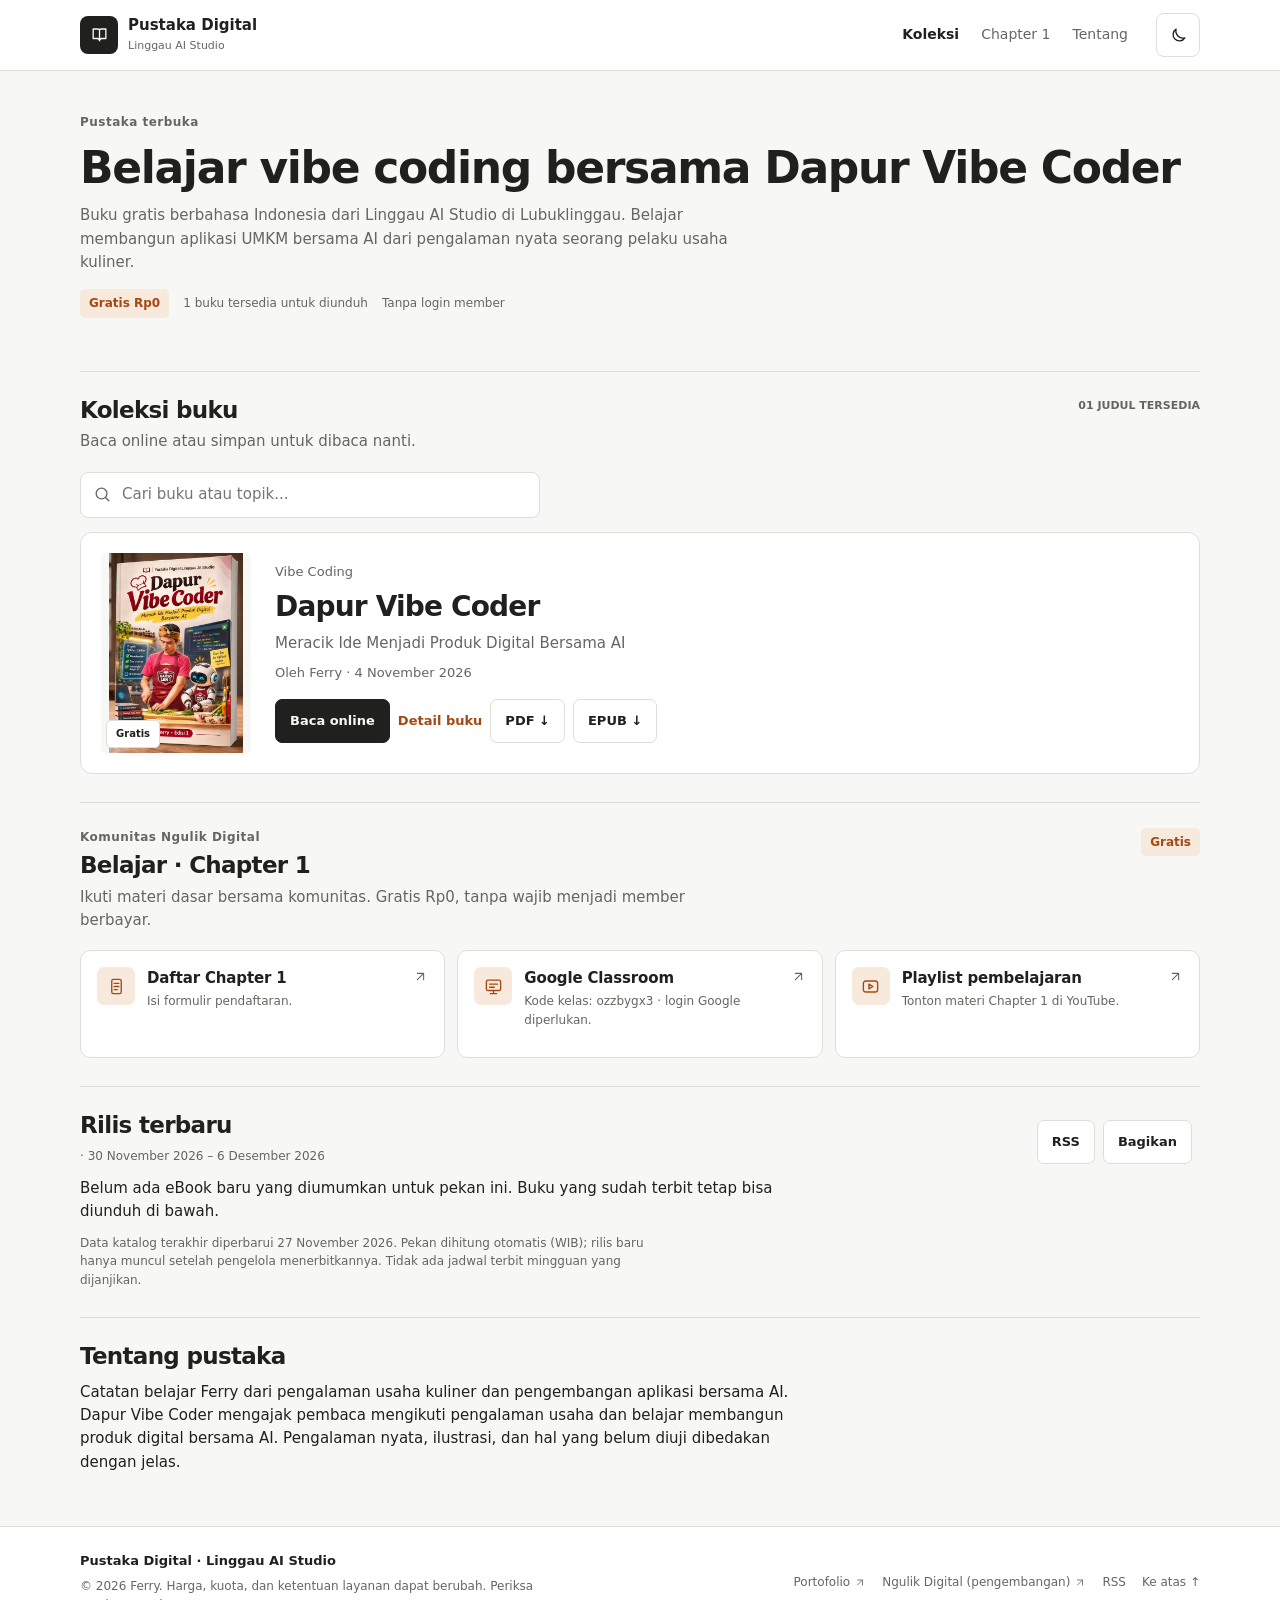
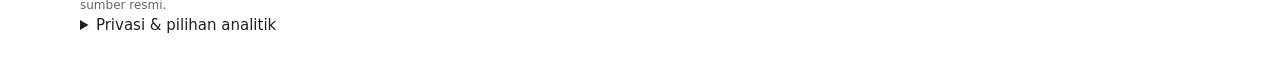
==== index.html @ 1ca3df33 "Serve verified lightweight web images and reader archive; retain original ebook files" ====
<!doctype html><html lang="id"><head><meta charset="utf-8"><meta name="referrer" content="strict-origin"><meta name="viewport" content="width=device-width, initial-scale=1"><meta name="theme-color" content="#F7F7F5"><meta name="description" content="Dapur Vibe Coder, eBook gratis dari Linggau AI Studio di Lubuklinggau. Belajar membuat aplikasi UMKM bersama AI, baca online atau unduh PDF dan EPUB."><meta property="og:type" content="website"><meta property="og:title" content="Dapur Vibe Coder | eBook AI Gratis dari Lubuklinggau"><meta property="og:description" content="Dapur Vibe Coder, eBook gratis dari Linggau AI Studio di Lubuklinggau. Belajar membuat aplikasi UMKM bersama AI, baca online atau unduh PDF dan EPUB."><meta property="og:image" content="https://cuan74468-ux.github.io/buku-pintar-vibe-coder/Dapur_Vibe_Coder_Mockup.jpg"><meta property="og:url" content="https://cuan74468-ux.github.io/buku-pintar-vibe-coder/"><meta name="color-scheme" content="light dark"><title>Dapur Vibe Coder | eBook AI Gratis dari Lubuklinggau</title><link rel="canonical" href="https://cuan74468-ux.github.io/buku-pintar-vibe-coder/"><link rel="alternate" type="application/rss+xml" title="Rilis eBook Linggau AI Studio" href="feed.xml"><link rel="icon" href="icon.svg" type="image/svg+xml"><link rel="stylesheet" href="css/site.css?v=20261128-seo"><script defer src="js/analytics.js?v=20261128-privacy"></script><script defer src="js/site.js?v=20261127-dapur"></script><script defer src="js/library.js?v=20261128-web"></script><meta property="og:locale" content="id_ID"><meta property="og:site_name" content="Pustaka Digital Linggau AI Studio"><meta property="og:image:alt" content="Sampul Dapur Vibe Coder Edisi 1"><meta name="twitter:card" content="summary_large_image"><meta name="twitter:title" content="Dapur Vibe Coder | eBook AI Gratis dari Lubuklinggau"><meta name="twitter:description" content="Dapur Vibe Coder, eBook gratis dari Linggau AI Studio di Lubuklinggau. Belajar membuat aplikasi UMKM bersama AI, baca online atau unduh PDF dan EPUB."><meta name="twitter:image" content="https://cuan74468-ux.github.io/buku-pintar-vibe-coder/Dapur_Vibe_Coder_Mockup.jpg"><meta name="twitter:image:alt" content="Sampul Dapur Vibe Coder Edisi 1"></head><body><a class="skip-link" href="#main">Lewati navigasi</a><div class="scroll-track" aria-hidden="true"><span id="scrollProgress"></span></div><header class="site-header" id="atas"><div class="container header-inner"><a class="logo" href="./"><span class="logo-icon"><svg viewBox="0 0 24 24" fill="none" stroke="currentColor" stroke-width="1.7" stroke-linecap="round" stroke-linejoin="round" aria-hidden="true"><path d="M4 5h6a2 2 0 0 1 2 2v13a3 3 0 0 0-3-3H4zM20 5h-6a2 2 0 0 0-2 2v13a3 3 0 0 1 3-3h5z"/></svg></span><span><strong>Pustaka Digital</strong><small>Linggau AI Studio</small></span></a><nav class="main-nav" aria-label="Navigasi utama"><a aria-current="page" href="./">Koleksi</a><a href="#chapter-1">Chapter 1</a><a href="#tentang">Tentang</a></nav><button id="themeToggle" class="theme-toggle" type="button" aria-label="Gunakan tema gelap" aria-pressed="false"><span class="icon-moon"><svg viewBox="0 0 24 24" fill="none" stroke="currentColor" stroke-width="1.7" stroke-linecap="round" stroke-linejoin="round" aria-hidden="true"><path d="M20 15A9 9 0 0 1 9 4a8 8 0 1 0 11 11z"/></svg></span><span class="icon-sun"><svg viewBox="0 0 24 24" fill="none" stroke="currentColor" stroke-width="1.7" stroke-linecap="round" stroke-linejoin="round" aria-hidden="true"><circle cx="12" cy="12" r="4"/><path d="M12 2v2m0 16v2M2 12h2m16 0h2m-3-7-1 1M6 18l-1 1M5 5l1 1m12 12 1 1"/></svg></span></button></div></header><main id="main" class="container main"><section class="intro"><span class="eyebrow">Pustaka terbuka</span><h1>Belajar vibe coding bersama Dapur Vibe Coder</h1><p>Buku gratis berbahasa Indonesia dari Linggau AI Studio di Lubuklinggau. Belajar membangun aplikasi UMKM bersama AI dari pengalaman nyata seorang pelaku usaha kuliner.</p><div class="intro-meta"><span class="tag">Gratis Rp0</span><span id="heroCounter">1 buku tersedia untuk diunduh</span><span>Tanpa login member</span></div></section><section id="katalog" class="section"><div class="section-heading"><div><h2>Koleksi buku</h2><p>Baca online atau simpan untuk dibaca nanti.</p></div><span class="muted" id="catalogCount">01 JUDUL TERSEDIA</span></div><div class="catalog-toolbar" id="catalogToolbar" hidden><label class="catalog-search"><svg viewBox="0 0 24 24" fill="none" stroke="currentColor" stroke-width="1.7" stroke-linecap="round" stroke-linejoin="round" aria-hidden="true"><circle cx="10.8" cy="10.8" r="6.8"/><path d="m16 16 4 4"/></svg><span class="visually-hidden">Cari judul eBook</span><input id="bookSearch" type="search" placeholder="Cari buku atau topik..." autocomplete="off"></label><span id="catalogSearchCount" aria-live="polite"></span></div><div class="books-grid" id="booksGrid" aria-live="polite"><article class="library-book" data-book-id="buku-pintar-vibe-coder-edisi-1"><a class="library-cover" href="buku-pintar-vibe-coder-edisi-1.html"><img src="assets/web/mockup.webp" width="480" height="720" alt="Sampul Dapur Vibe Coder Edisi 1"><span class="book-cover-tag">Gratis</span></a><div class="library-book-content"><span class="book-category">Vibe Coding / Edisi 1</span><h3><a href="buku-pintar-vibe-coder-edisi-1.html">Dapur Vibe Coder</a></h3><p>Meracik Ide Menjadi Produk Digital Bersama AI.</p><div class="book-byline">Ferry · 4 November 2026</div><div class="book-links"><a class="button primary" href="baca.html">Baca online <svg viewBox="0 0 24 24" fill="none" stroke="currentColor" stroke-width="1.7" stroke-linecap="round" stroke-linejoin="round" aria-hidden="true"><path d="M4 5h6a2 2 0 0 1 2 2v13a3 3 0 0 0-3-3H4zM20 5h-6a2 2 0 0 0-2 2v13a3 3 0 0 1 3-3h5z"/></svg></a><a class="button secondary" href="https://github.com/cuan74468-ux/buku-pintar-vibe-coder/releases/download/dapur-vibe-coder/Dapur_Vibe_Coder.pdf" download>PDF <svg viewBox="0 0 24 24" fill="none" stroke="currentColor" stroke-width="1.7" stroke-linecap="round" stroke-linejoin="round" aria-hidden="true"><path d="M12 3v12m-5-5 5 5 5-5M4 17v4h16v-4"/></svg></a><a class="button secondary" href="https://github.com/cuan74468-ux/buku-pintar-vibe-coder/releases/download/dapur-vibe-coder/Dapur_Vibe_Coder.epub" download>EPUB <svg viewBox="0 0 24 24" fill="none" stroke="currentColor" stroke-width="1.7" stroke-linecap="round" stroke-linejoin="round" aria-hidden="true"><path d="M12 3v12m-5-5 5 5 5-5M4 17v4h16v-4"/></svg></a><a class="text-link" href="buku-pintar-vibe-coder-edisi-1.html">Detail buku</a></div></div></article></div><p id="catalogError" hidden></p></section><section id="chapter-1" class="section education" aria-labelledby="chapterTitle"><div class="section-heading"><div><span class="eyebrow">Komunitas Ngulik Digital</span><h2 id="chapterTitle">Belajar · Chapter 1</h2><p>Ikuti materi dasar bersama komunitas. Gratis Rp0, tanpa wajib menjadi member berbayar.</p></div><span class="tag">Gratis</span></div><div class="education-grid"><a class="resource" href="https://docs.google.com/forms/d/e/1FAIpQLSfzESJyEBbfKCbc8-xBmmF4muhKqjSzf9E40__3sTAUe01NOA/viewform" target="_blank" rel="noopener noreferrer"><span class="resource-icon"><svg viewBox="0 0 24 24" fill="none" stroke="currentColor" stroke-width="1.7" stroke-linecap="round" stroke-linejoin="round" aria-hidden="true"><rect x="6" y="3" width="12" height="18" rx="2"/><path d="M9 8h6m-6 4h6m-6 4h4"/></svg></span><div><h3>Daftar Chapter 1</h3><p>Isi formulir pendaftaran.</p></div><svg viewBox="0 0 24 24" fill="none" stroke="currentColor" stroke-width="1.7" stroke-linecap="round" stroke-linejoin="round" aria-hidden="true"><path d="M7 17 17 7M7 7h10v10"/></svg></a><a class="resource" href="https://classroom.google.com/c/ODk4MzQ4OTEwMjc5?cjc=ozzbygx3" target="_blank" rel="noopener noreferrer"><span class="resource-icon"><svg viewBox="0 0 24 24" fill="none" stroke="currentColor" stroke-width="1.7" stroke-linecap="round" stroke-linejoin="round" aria-hidden="true"><rect x="3" y="4" width="18" height="13" rx="2"/><path d="M8 21h8m-4-4v4M7 9h10m-10 4h6"/></svg></span><div><h3>Google Classroom</h3><p>Kode kelas: ozzbygx3 · login Google diperlukan.</p></div><svg viewBox="0 0 24 24" fill="none" stroke="currentColor" stroke-width="1.7" stroke-linecap="round" stroke-linejoin="round" aria-hidden="true"><path d="M7 17 17 7M7 7h10v10"/></svg></a><a class="resource" href="https://youtube.com/playlist?list=PLcs3Kh8r8dmw&amp;si=dyqSEDlvtVQv7zWj" target="_blank" rel="noopener noreferrer"><span class="resource-icon"><svg viewBox="0 0 24 24" fill="none" stroke="currentColor" stroke-width="1.7" stroke-linecap="round" stroke-linejoin="round" aria-hidden="true"><rect x="3" y="5" width="18" height="14" rx="3"/><path d="m10 9 5 3-5 3z"/></svg></span><div><h3>Playlist pembelajaran</h3><p>Tonton materi Chapter 1 di YouTube.</p></div><svg viewBox="0 0 24 24" fill="none" stroke="currentColor" stroke-width="1.7" stroke-linecap="round" stroke-linejoin="round" aria-hidden="true"><path d="M7 17 17 7M7 7h10v10"/></svg></a></div></section><section id="minggu-ini" class="section updates"><div><h2>Rilis terbaru</h2><span id="weekLabel" class="muted">Pekan berjalan</span><p id="weekStatus" role="status">Informasi pekan berjalan sedang dimuat.</p><p id="weekHint" class="muted">Tidak ada jadwal terbit rutin yang dijanjikan.</p></div><div class="update-actions"><a class="button secondary" href="feed.xml">RSS</a><button id="shareLibrary" class="button secondary">Bagikan</button><span id="shareFeedback" aria-live="polite"></span></div></section><section id="tentang" class="section about"><h2>Tentang pustaka</h2><p>Catatan belajar Ferry dari pengalaman usaha kuliner dan pengembangan aplikasi bersama AI. Dapur Vibe Coder mengajak pembaca mengikuti pengalaman usaha dan belajar membangun produk digital bersama AI. Pengalaman nyata, ilustrasi, dan hal yang belum diuji dibedakan dengan jelas.</p><p id="comingTitle" hidden>Rak ini belum selesai.</p><p id="comingText" hidden></p></section></main><footer class="site-footer"><div class="container footer-inner"><div><strong>Pustaka Digital · Linggau AI Studio</strong><p>© 2026 Ferry. Harga, kuota, dan ketentuan layanan dapat berubah. Periksa sumber resmi.</p></div><nav aria-label="Tautan ekosistem"><a href="https://cuan74468-ux.github.io/">Portofolio <svg viewBox="0 0 24 24" fill="none" stroke="currentColor" stroke-width="1.7" stroke-linecap="round" stroke-linejoin="round" aria-hidden="true"><path d="M7 17 17 7M7 7h10v10"/></svg></a><a href="https://cuan74468-ux.github.io/ngulik-digital-member/">Ngulik Digital (pengembangan) <svg viewBox="0 0 24 24" fill="none" stroke="currentColor" stroke-width="1.7" stroke-linecap="round" stroke-linejoin="round" aria-hidden="true"><path d="M7 17 17 7M7 7h10v10"/></svg></a><a href="feed.xml">RSS</a><a href="#atas">Ke atas ↑</a></nav></div><details id="analyticsPreferences" class="container"><summary>Privasi &amp; pilihan analitik</summary><p>Analitik opsional melalui Google Analytics membantu memahami kunjungan dan penggunaan pustaka. Jika diizinkan, Google dapat menggunakan cookie dan informasi perangkat. Pilihan ini tidak memengaruhi akses buku gratis. <a href="https://policies.google.com/privacy" rel="noopener noreferrer" target="_blank">Kebijakan privasi Google</a>.</p><p id="analyticsStatus" aria-live="polite">Analitik tidak aktif.</p><button type="button" class="button secondary" id="analyticsAccept">Izinkan analitik</button> <button type="button" class="button secondary" id="analyticsReject">Tolak analitik</button></details></footer><noscript><div class="container">JavaScript nonaktif. Unduh PDF atau EPUB melalui tautan yang tersedia.</div></noscript></body></html>
---- css/site.css ----
/* Pustaka Digital v3 — neutral, compact, mobile-first, no decorative effects. */
:root{--paper:#F7F7F5;--surface:#fff;--ink:#20211F;--muted:#656661;--line:#deded8;--accent:#a44913;--accent-bg:#f7e9dc;--ui:system-ui,-apple-system,BlinkMacSystemFont,"Segoe UI",sans-serif;--read-size:18px;color-scheme:light}
:root[data-theme="dark"]{--paper:#181916;--surface:#22231f;--ink:#f2f1eb;--muted:#b7b8af;--line:#40413b;--accent:#ffb47e;--accent-bg:#392a20;color-scheme:dark}
*,*::before,*::after{box-sizing:border-box}html{scroll-padding-top:20px}body{margin:0;background:var(--paper);color:var(--ink);font:15px/1.55 var(--ui)}a{color:inherit;text-decoration:none}button,input,select{font:inherit;color:inherit}button,a,input,select{-webkit-tap-highlight-color:transparent}button{cursor:pointer}button:disabled{opacity:.45;cursor:not-allowed}a:focus-visible,button:focus-visible,input:focus-visible,select:focus-visible{outline:2px solid var(--accent);outline-offset:3px}img{max-width:100%;height:auto;display:block}svg{width:19px;height:19px;flex-shrink:0}h1,h2,h3,p{margin:0}h1,h2,h3{line-height:1.2;letter-spacing:-.03em}h1{font-size:clamp(28px,4vw,44px);font-weight:720}h2{font-size:23px;font-weight:700}h3{font-size:19px;font-weight:680}p{overflow-wrap:anywhere}.container{width:min(1120px,calc(100% - 48px));margin-inline:auto}.main{padding:36px 0 52px}.muted,.book-byline,.book-category{color:var(--muted);font-size:13px}.visually-hidden{position:absolute;width:1px;height:1px;overflow:hidden;clip-path:inset(50%);white-space:nowrap}[hidden]{display:none!important}.skip-link{position:absolute;left:12px;top:-100px;z-index:20;background:var(--ink);color:var(--paper);padding:12px}.skip-link:focus{top:10px}.scroll-track{position:fixed;top:0;left:0;width:100%;height:2px;z-index:30;pointer-events:none}.scroll-track span{display:block;height:100%;background:var(--accent);transform:scaleX(0);transform-origin:left}.site-header{background:var(--surface);border-bottom:1px solid var(--line)}.header-inner{display:grid;grid-template-columns:1fr auto auto;gap:28px;align-items:center;min-height:70px}.logo{display:flex;align-items:center;gap:10px;min-width:0}.logo-icon{display:grid;place-items:center;background:var(--ink);color:var(--paper);width:38px;height:38px;border-radius:8px;flex-shrink:0}.logo strong,.logo small{display:block}.logo strong{font-size:15px;line-height:1.2}.logo small{font-size:11px;color:var(--muted);margin-top:3px}.main-nav{display:flex;gap:22px;align-items:center}.main-nav a{font-size:14px;color:var(--muted);min-height:44px;display:flex;align-items:center;white-space:nowrap}.main-nav a[aria-current="page"]{color:var(--ink);font-weight:700}.theme-toggle,.small-button{background:var(--surface);border:1px solid var(--line);border-radius:8px;min-width:44px;min-height:44px;display:inline-grid;place-items:center}.theme-toggle span{display:grid;place-items:center}.theme-toggle .icon-sun{display:none}[data-theme="dark"] .theme-toggle .icon-sun{display:grid}[data-theme="dark"] .theme-toggle .icon-moon{display:none}.intro{padding:6px 0 25px;display:grid;gap:10px}.intro p,.section-heading p,.lead{color:var(--muted);max-width:68ch}.eyebrow{color:var(--muted);font-size:12px;font-weight:650;letter-spacing:.04em}.intro-meta{display:flex;align-items:center;flex-wrap:wrap;gap:8px 14px;font-size:12px;color:var(--muted);margin-top:5px}.tag,.book-cover-tag{display:inline-flex;align-items:center;background:var(--accent-bg);color:var(--accent);font-size:12px;font-weight:700;padding:5px 9px;border-radius:5px;white-space:nowrap}.section{margin-top:28px;border-top:1px solid var(--line);padding-top:25px;scroll-margin-top:12px}.section-heading{display:flex;align-items:flex-start;justify-content:space-between;gap:16px;margin-bottom:18px}.section-heading p{margin-top:6px}.section-heading .eyebrow{display:block;margin-bottom:6px}.section-heading>.muted{font-size:11px;font-weight:650;text-align:right}.catalog-toolbar{display:flex;align-items:center;gap:12px;margin-bottom:14px}.catalog-search{display:flex;align-items:center;gap:10px;border:1px solid var(--line);border-radius:8px;padding:0 12px;min-height:46px;background:var(--surface);color:var(--muted);max-width:460px;width:100%}.catalog-search input{width:100%;min-width:0;background:none;border:0;outline:0;padding:10px 0}.catalog-search:focus-within{border-color:var(--accent)}.catalog-search input:focus-visible{outline:0}.catalog-search-count,#catalogSearchCount{font-size:12px;color:var(--muted)}.books-grid{display:grid;gap:14px}.library-book{display:grid;grid-template-columns:150px minmax(0,1fr);gap:24px;padding:20px;background:var(--surface);border:1px solid var(--line);border-radius:12px;align-items:center}.library-cover{position:relative;display:block;min-width:0}.library-cover img{width:100%;aspect-ratio:3/4;object-fit:contain;background:var(--paper);border-radius:5px}.book-cover-tag{position:absolute;left:5px;bottom:5px;background:var(--surface);color:var(--ink);border:1px solid var(--line);font-size:10px}.library-book-content{min-width:0;display:grid;gap:8px}.library-book-content h3{font-size:clamp(20px,2.4vw,28px)}.library-book-content p{color:var(--muted);max-width:66ch}.book-links,.update-actions{display:flex;align-items:center;flex-wrap:wrap;gap:8px;margin-top:8px}.button,.book-links>a:not(.text-link){display:inline-flex;align-items:center;justify-content:center;gap:8px;min-height:44px;padding:9px 14px;border:1px solid var(--line);border-radius:7px;background:var(--surface);font-weight:650;font-size:13px;text-align:center;line-height:1.3}.button.primary,.book-links>a.primary,.book-links>a.book-details{background:var(--ink);color:var(--paper);border-color:var(--ink)}.button:hover,.resource:hover,.book-links>a:hover{border-color:var(--accent)}.text-link,.back-link{font-size:13px;font-weight:650;color:var(--accent);display:inline-flex;align-items:center;min-height:44px}.education-grid{display:grid;grid-template-columns:repeat(3,minmax(0,1fr));gap:12px}.resource{border:1px solid var(--line);border-radius:10px;background:var(--surface);padding:16px;display:grid;grid-template-columns:auto 1fr auto;align-items:start;gap:12px;min-height:108px}.resource-icon{display:grid;place-items:center;width:38px;height:38px;background:var(--accent-bg);color:var(--accent);border-radius:7px}.resource h3{font-size:15px;letter-spacing:-.01em;margin:2px 0 5px}.resource p{font-size:12px;color:var(--muted)}.resource>svg{width:15px;color:var(--muted)}.updates{display:flex;justify-content:space-between;gap:24px;align-items:flex-start}.updates p,.about p,.detail-content p{margin-top:10px;max-width:76ch}.updates h2{margin-bottom:4px}.updates .muted{font-size:12px}.site-footer{border-top:1px solid var(--line);background:var(--surface);padding:24px 0}.footer-inner{display:flex;justify-content:space-between;gap:24px;font-size:12px;color:var(--muted)}.footer-inner p{margin-top:6px;max-width:65ch}.footer-inner strong{color:var(--ink);font-size:13px}.footer-inner nav{display:flex;gap:4px 16px;flex-wrap:wrap;align-items:center;justify-content:flex-end}.footer-inner nav a{min-height:36px;display:inline-flex;align-items:center;gap:4px}.footer-inner nav svg{width:12px}.book-detail{display:grid;grid-template-columns:190px minmax(0,1fr);align-items:center;gap:32px;padding:22px 0}.detail-cover{width:100%;border-radius:6px;background:var(--surface);object-fit:contain}.book-detail h1{margin:10px 0}.book-detail .lead{font-size:17px;margin-bottom:10px}.book-detail .book-links{margin:16px 0}.subnav{display:flex;gap:16px;flex-wrap:wrap;border-top:1px solid var(--line);border-bottom:1px solid var(--line)}.subnav a{display:flex;align-items:center;min-height:46px;font-weight:650;font-size:13px;color:var(--muted)}.detail-content{max-width:820px}.chapters{padding-left:24px;line-height:1.6}.chapters li{padding:6px 0}.proof-grid{display:grid;grid-template-columns:repeat(3,minmax(0,1fr));gap:12px;margin-top:15px}.proof-grid>div{padding:14px;border:1px solid var(--line);background:var(--surface);border-radius:8px}.proof-grid p{font-size:13px;color:var(--muted);margin-top:5px}.reader-heading{display:flex;justify-content:space-between;align-items:center;gap:15px;margin:6px 0 22px}.reader-heading h1{font-size:clamp(26px,3vw,36px);margin:6px 0}.reader-layout{display:grid;grid-template-columns:minmax(0,260px) minmax(0,1fr);gap:18px;align-items:start}.reader-sidebar,.reading-panel{background:var(--surface);border:1px solid var(--line);border-radius:10px;min-width:0}.reader-sidebar{padding:16px;position:sticky;top:15px;max-height:calc(100vh - 30px);overflow:auto}.reader-sidebar h2{font-size:17px;margin-bottom:12px}.reader-sidebar .catalog-search{min-height:44px}.select-label{display:block;font-size:12px;margin-top:12px;color:var(--muted)}#chapterSelect{display:block;width:100%;background:var(--surface);border:1px solid var(--line);border-radius:7px;padding:10px;min-height:44px;margin-top:4px}#readerToc{display:grid;gap:3px;margin-top:12px}#readerToc button,#searchResults button{display:block;width:100%;text-align:left;background:transparent;border:0;border-radius:6px;padding:10px 8px;overflow-wrap:anywhere;font-size:13px;min-height:44px}#readerToc button[aria-current="true"]{background:var(--accent-bg);color:var(--accent);font-weight:650}#searchResults{margin-top:8px;max-height:280px;overflow:auto}#searchResults p{font-size:12px;color:var(--muted);padding:6px 0}#searchResults button{border-bottom:1px solid var(--line)}.reader-tools,.reader-pagination{display:flex;justify-content:space-between;align-items:center;gap:10px;padding:12px 18px;border-bottom:1px solid var(--line)}.reader-tools>div{display:flex;gap:5px}.reader-tools>span{font-size:12px;color:var(--muted)}.reader-pagination{border-top:1px solid var(--line);border-bottom:0;flex-wrap:wrap}.reading-content{padding:clamp(20px,4vw,54px);font-size:var(--read-size);line-height:1.8;overflow-wrap:anywhere;max-width:800px;margin:auto;min-height:320px}.reading-content h1,.reading-content h2,.reading-content h3,.reading-content h4,.reading-content h5,.reading-content h6{font-size:1.35em;margin:1.2em 0 .5em}.reading-content p{margin:.75em 0}.reading-content a{color:var(--accent);text-decoration:underline}.reading-content img{max-height:460px;margin:12px auto;object-fit:contain}.reading-content pre{white-space:pre-wrap;overflow-wrap:anywhere;background:var(--paper);padding:10px;border:1px solid var(--line);border-radius:6px;font-size:.85em}.reading-content code{font-size:.9em;overflow-wrap:anywhere}.reading-content table{border-collapse:collapse;width:100%;font-size:.83em;table-layout:fixed}.reading-content td,.reading-content th{border:1px solid var(--line);padding:7px;vertical-align:top;overflow-wrap:anywhere}.reading-content ul,.reading-content ol{padding-left:24px}.reading-content blockquote{margin:1em 0;padding-left:14px;border-left:3px solid var(--line)}.catalog-empty,#catalogError{padding:14px;color:var(--muted)}
@media(max-width:800px){.education-grid{grid-template-columns:1fr}.resource{min-height:76px}.reader-layout{grid-template-columns:1fr}.reader-sidebar{position:static;max-height:none}#readerToc{display:none}.proof-grid{grid-template-columns:1fr}.footer-inner,.updates{flex-direction:column;gap:12px}.footer-inner nav{justify-content:flex-start}}
@media(max-width:520px){.container{width:calc(100% - 32px)}.header-inner{grid-template-columns:1fr auto;gap:0 10px;padding-top:10px;min-height:0}.main-nav{grid-column:1/-1;grid-row:2;gap:22px;justify-content:flex-start}.theme-toggle{grid-column:2;grid-row:1}.main{padding-top:24px}.intro{padding-bottom:14px}.section{margin-top:21px;padding-top:20px}.section-heading{gap:8px}.section-heading>.muted{max-width:92px}.library-book{grid-template-columns:92px minmax(0,1fr);gap:12px;padding:12px;align-items:start}.library-book-content{display:contents}.library-cover{grid-column:1;grid-row:1/4}.book-category{grid-column:2;font-size:11px}.library-book-content h3{grid-column:2;font-size:20px}.library-book-content p{grid-column:2;font-size:13px}.book-byline{grid-column:1/-1;font-size:12px}.book-links{grid-column:1/-1;margin-top:3px}.book-links>a{flex:1 1 auto}.book-detail{grid-template-columns:100px minmax(0,1fr);gap:12px;align-items:start}.book-detail h1{font-size:24px}.book-detail .lead{font-size:14px}.book-detail .muted{font-size:12px}.book-detail>div{display:contents}.book-detail .tag,.book-detail h1,.book-detail .lead{grid-column:2}.detail-cover{grid-row:1/4}.book-detail .muted,.book-detail .book-links{grid-column:1/-1}.reader-heading{align-items:flex-start}.reader-heading h1{font-size:23px}.reader-heading .button{padding:9px}.reading-content{padding:18px}.reader-tools,.reader-pagination{padding:10px}.reader-pagination .button{flex:1}.resource{padding:13px}.subnav{gap:12px}.catalog-toolbar{flex-wrap:wrap}}
@media(prefers-reduced-motion:reduce){*,*::before,*::after{scroll-behavior:auto!important;animation:none!important;transition:none!important}}

.faq-item{border-bottom:1px solid var(--line);padding:12px 0}.faq-item summary{font-weight:650;cursor:pointer;padding:6px 0}.faq-item p{margin:8px 0 4px;color:var(--muted)}
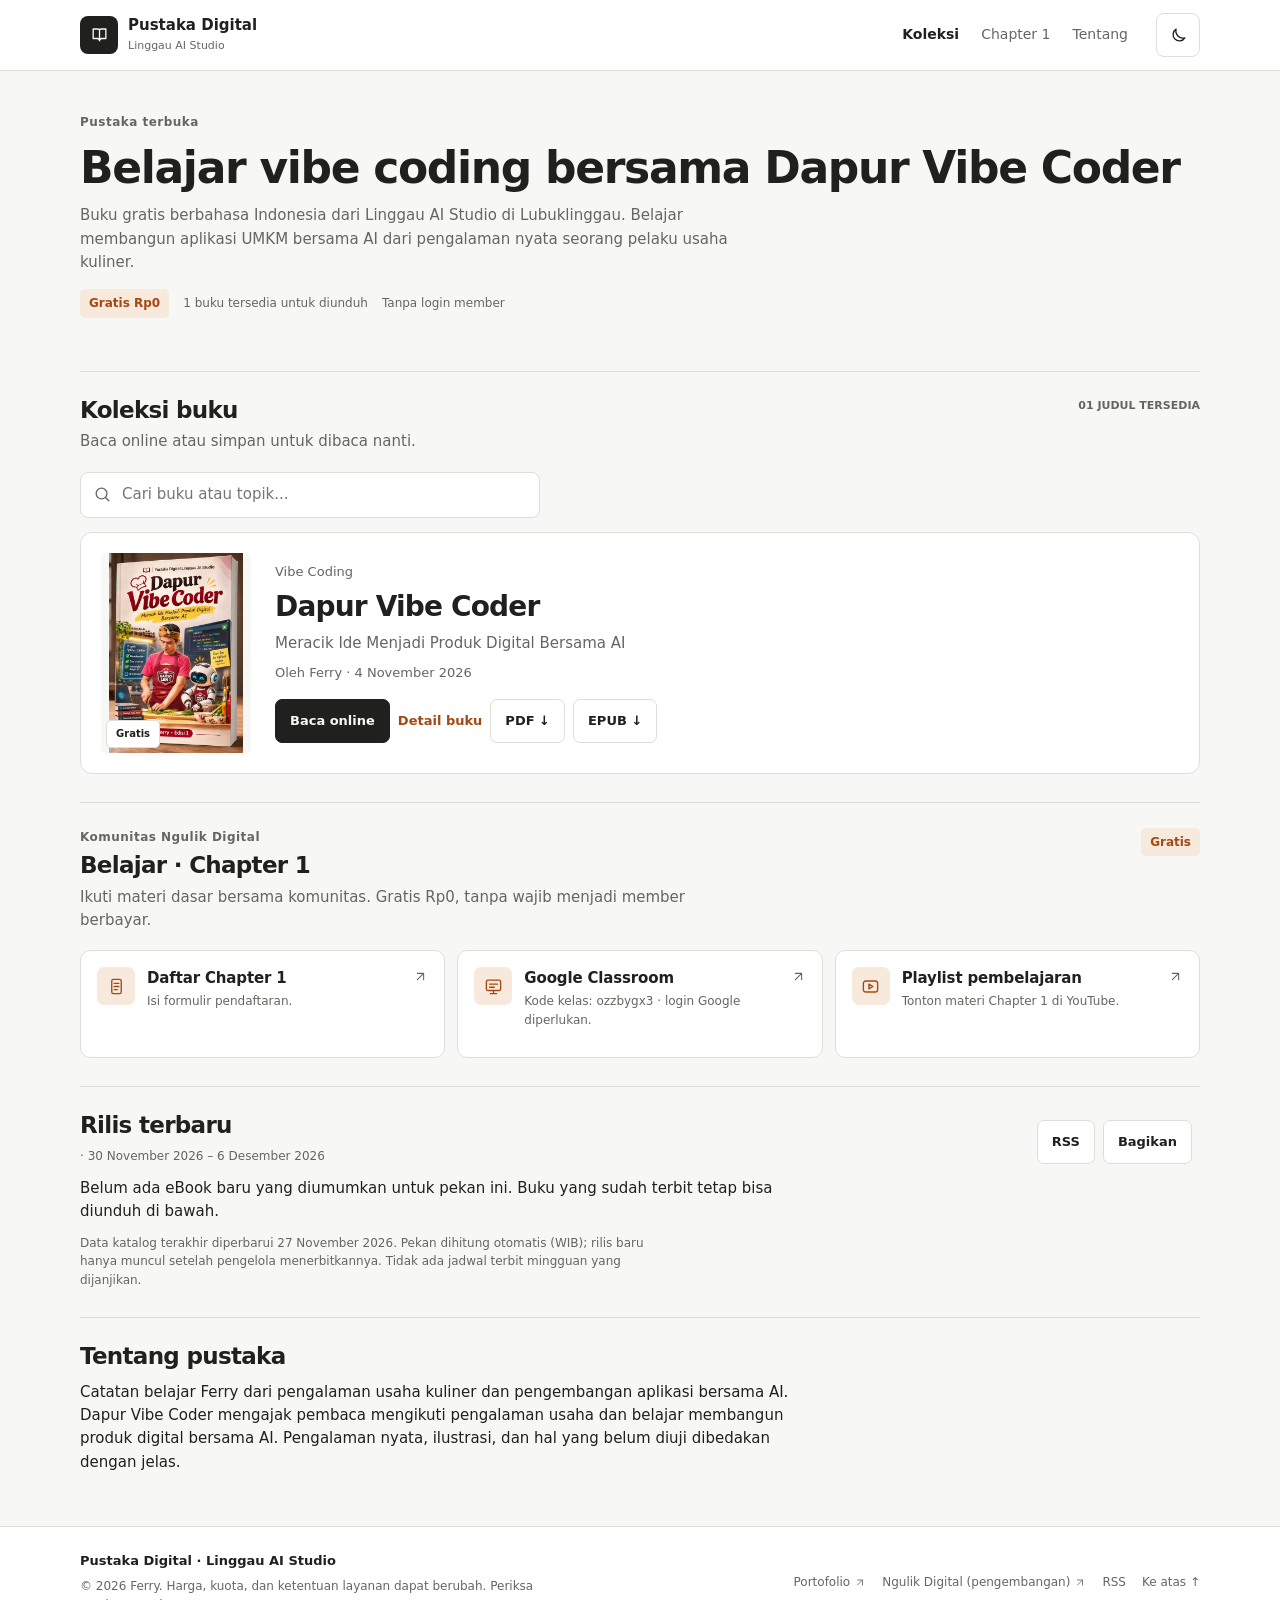
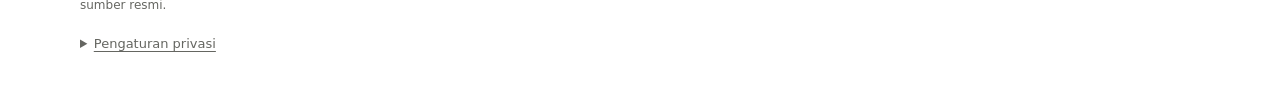
==== commit 033d7e4d: "Simplify privacy preferences in footer" ====
--- a/index.html
+++ b/index.html
@@ -1 +1 @@
-<!doctype html><html lang="id"><head><meta charset="utf-8"><meta name="referrer" content="strict-origin"><meta name="viewport" content="width=device-width, initial-scale=1"><meta name="theme-color" content="#F7F7F5"><meta name="description" content="Dapur Vibe Coder, eBook gratis dari Linggau AI Studio di Lubuklinggau. Belajar membuat aplikasi UMKM bersama AI, baca online atau unduh PDF dan EPUB."><meta property="og:type" content="website"><meta property="og:title" content="Dapur Vibe Coder | eBook AI Gratis dari Lubuklinggau"><meta property="og:description" content="Dapur Vibe Coder, eBook gratis dari Linggau AI Studio di Lubuklinggau. Belajar membuat aplikasi UMKM bersama AI, baca online atau unduh PDF dan EPUB."><meta property="og:image" content="https://cuan74468-ux.github.io/buku-pintar-vibe-coder/Dapur_Vibe_Coder_Mockup.jpg"><meta property="og:url" content="https://cuan74468-ux.github.io/buku-pintar-vibe-coder/"><meta name="color-scheme" content="light dark"><title>Dapur Vibe Coder | eBook AI Gratis dari Lubuklinggau</title><link rel="canonical" href="https://cuan74468-ux.github.io/buku-pintar-vibe-coder/"><link rel="alternate" type="application/rss+xml" title="Rilis eBook Linggau AI Studio" href="feed.xml"><link rel="icon" href="icon.svg" type="image/svg+xml"><link rel="stylesheet" href="css/site.css?v=20261128-seo"><script defer src="js/analytics.js?v=20261128-privacy"></script><script defer src="js/site.js?v=20261127-dapur"></script><script defer src="js/library.js?v=20261128-web"></script><meta property="og:locale" content="id_ID"><meta property="og:site_name" content="Pustaka Digital Linggau AI Studio"><meta property="og:image:alt" content="Sampul Dapur Vibe Coder Edisi 1"><meta name="twitter:card" content="summary_large_image"><meta name="twitter:title" content="Dapur Vibe Coder | eBook AI Gratis dari Lubuklinggau"><meta name="twitter:description" content="Dapur Vibe Coder, eBook gratis dari Linggau AI Studio di Lubuklinggau. Belajar membuat aplikasi UMKM bersama AI, baca online atau unduh PDF dan EPUB."><meta name="twitter:image" content="https://cuan74468-ux.github.io/buku-pintar-vibe-coder/Dapur_Vibe_Coder_Mockup.jpg"><meta name="twitter:image:alt" content="Sampul Dapur Vibe Coder Edisi 1"></head><body><a class="skip-link" href="#main">Lewati navigasi</a><div class="scroll-track" aria-hidden="true"><span id="scrollProgress"></span></div><header class="site-header" id="atas"><div class="container header-inner"><a class="logo" href="./"><span class="logo-icon"><svg viewBox="0 0 24 24" fill="none" stroke="currentColor" stroke-width="1.7" stroke-linecap="round" stroke-linejoin="round" aria-hidden="true"><path d="M4 5h6a2 2 0 0 1 2 2v13a3 3 0 0 0-3-3H4zM20 5h-6a2 2 0 0 0-2 2v13a3 3 0 0 1 3-3h5z"/></svg></span><span><strong>Pustaka Digital</strong><small>Linggau AI Studio</small></span></a><nav class="main-nav" aria-label="Navigasi utama"><a aria-current="page" href="./">Koleksi</a><a href="#chapter-1">Chapter 1</a><a href="#tentang">Tentang</a></nav><button id="themeToggle" class="theme-toggle" type="button" aria-label="Gunakan tema gelap" aria-pressed="false"><span class="icon-moon"><svg viewBox="0 0 24 24" fill="none" stroke="currentColor" stroke-width="1.7" stroke-linecap="round" stroke-linejoin="round" aria-hidden="true"><path d="M20 15A9 9 0 0 1 9 4a8 8 0 1 0 11 11z"/></svg></span><span class="icon-sun"><svg viewBox="0 0 24 24" fill="none" stroke="currentColor" stroke-width="1.7" stroke-linecap="round" stroke-linejoin="round" aria-hidden="true"><circle cx="12" cy="12" r="4"/><path d="M12 2v2m0 16v2M2 12h2m16 0h2m-3-7-1 1M6 18l-1 1M5 5l1 1m12 12 1 1"/></svg></span></button></div></header><main id="main" class="container main"><section class="intro"><span class="eyebrow">Pustaka terbuka</span><h1>Belajar vibe coding bersama Dapur Vibe Coder</h1><p>Buku gratis berbahasa Indonesia dari Linggau AI Studio di Lubuklinggau. Belajar membangun aplikasi UMKM bersama AI dari pengalaman nyata seorang pelaku usaha kuliner.</p><div class="intro-meta"><span class="tag">Gratis Rp0</span><span id="heroCounter">1 buku tersedia untuk diunduh</span><span>Tanpa login member</span></div></section><section id="katalog" class="section"><div class="section-heading"><div><h2>Koleksi buku</h2><p>Baca online atau simpan untuk dibaca nanti.</p></div><span class="muted" id="catalogCount">01 JUDUL TERSEDIA</span></div><div class="catalog-toolbar" id="catalogToolbar" hidden><label class="catalog-search"><svg viewBox="0 0 24 24" fill="none" stroke="currentColor" stroke-width="1.7" stroke-linecap="round" stroke-linejoin="round" aria-hidden="true"><circle cx="10.8" cy="10.8" r="6.8"/><path d="m16 16 4 4"/></svg><span class="visually-hidden">Cari judul eBook</span><input id="bookSearch" type="search" placeholder="Cari buku atau topik..." autocomplete="off"></label><span id="catalogSearchCount" aria-live="polite"></span></div><div class="books-grid" id="booksGrid" aria-live="polite"><article class="library-book" data-book-id="buku-pintar-vibe-coder-edisi-1"><a class="library-cover" href="buku-pintar-vibe-coder-edisi-1.html"><img src="assets/web/mockup.webp" width="480" height="720" alt="Sampul Dapur Vibe Coder Edisi 1"><span class="book-cover-tag">Gratis</span></a><div class="library-book-content"><span class="book-category">Vibe Coding / Edisi 1</span><h3><a href="buku-pintar-vibe-coder-edisi-1.html">Dapur Vibe Coder</a></h3><p>Meracik Ide Menjadi Produk Digital Bersama AI.</p><div class="book-byline">Ferry · 4 November 2026</div><div class="book-links"><a class="button primary" href="baca.html">Baca online <svg viewBox="0 0 24 24" fill="none" stroke="currentColor" stroke-width="1.7" stroke-linecap="round" stroke-linejoin="round" aria-hidden="true"><path d="M4 5h6a2 2 0 0 1 2 2v13a3 3 0 0 0-3-3H4zM20 5h-6a2 2 0 0 0-2 2v13a3 3 0 0 1 3-3h5z"/></svg></a><a class="button secondary" href="https://github.com/cuan74468-ux/buku-pintar-vibe-coder/releases/download/dapur-vibe-coder/Dapur_Vibe_Coder.pdf" download>PDF <svg viewBox="0 0 24 24" fill="none" stroke="currentColor" stroke-width="1.7" stroke-linecap="round" stroke-linejoin="round" aria-hidden="true"><path d="M12 3v12m-5-5 5 5 5-5M4 17v4h16v-4"/></svg></a><a class="button secondary" href="https://github.com/cuan74468-ux/buku-pintar-vibe-coder/releases/download/dapur-vibe-coder/Dapur_Vibe_Coder.epub" download>EPUB <svg viewBox="0 0 24 24" fill="none" stroke="currentColor" stroke-width="1.7" stroke-linecap="round" stroke-linejoin="round" aria-hidden="true"><path d="M12 3v12m-5-5 5 5 5-5M4 17v4h16v-4"/></svg></a><a class="text-link" href="buku-pintar-vibe-coder-edisi-1.html">Detail buku</a></div></div></article></div><p id="catalogError" hidden></p></section><section id="chapter-1" class="section education" aria-labelledby="chapterTitle"><div class="section-heading"><div><span class="eyebrow">Komunitas Ngulik Digital</span><h2 id="chapterTitle">Belajar · Chapter 1</h2><p>Ikuti materi dasar bersama komunitas. Gratis Rp0, tanpa wajib menjadi member berbayar.</p></div><span class="tag">Gratis</span></div><div class="education-grid"><a class="resource" href="https://docs.google.com/forms/d/e/1FAIpQLSfzESJyEBbfKCbc8-xBmmF4muhKqjSzf9E40__3sTAUe01NOA/viewform" target="_blank" rel="noopener noreferrer"><span class="resource-icon"><svg viewBox="0 0 24 24" fill="none" stroke="currentColor" stroke-width="1.7" stroke-linecap="round" stroke-linejoin="round" aria-hidden="true"><rect x="6" y="3" width="12" height="18" rx="2"/><path d="M9 8h6m-6 4h6m-6 4h4"/></svg></span><div><h3>Daftar Chapter 1</h3><p>Isi formulir pendaftaran.</p></div><svg viewBox="0 0 24 24" fill="none" stroke="currentColor" stroke-width="1.7" stroke-linecap="round" stroke-linejoin="round" aria-hidden="true"><path d="M7 17 17 7M7 7h10v10"/></svg></a><a class="resource" href="https://classroom.google.com/c/ODk4MzQ4OTEwMjc5?cjc=ozzbygx3" target="_blank" rel="noopener noreferrer"><span class="resource-icon"><svg viewBox="0 0 24 24" fill="none" stroke="currentColor" stroke-width="1.7" stroke-linecap="round" stroke-linejoin="round" aria-hidden="true"><rect x="3" y="4" width="18" height="13" rx="2"/><path d="M8 21h8m-4-4v4M7 9h10m-10 4h6"/></svg></span><div><h3>Google Classroom</h3><p>Kode kelas: ozzbygx3 · login Google diperlukan.</p></div><svg viewBox="0 0 24 24" fill="none" stroke="currentColor" stroke-width="1.7" stroke-linecap="round" stroke-linejoin="round" aria-hidden="true"><path d="M7 17 17 7M7 7h10v10"/></svg></a><a class="resource" href="https://youtube.com/playlist?list=PLcs3Kh8r8dmw&amp;si=dyqSEDlvtVQv7zWj" target="_blank" rel="noopener noreferrer"><span class="resource-icon"><svg viewBox="0 0 24 24" fill="none" stroke="currentColor" stroke-width="1.7" stroke-linecap="round" stroke-linejoin="round" aria-hidden="true"><rect x="3" y="5" width="18" height="14" rx="3"/><path d="m10 9 5 3-5 3z"/></svg></span><div><h3>Playlist pembelajaran</h3><p>Tonton materi Chapter 1 di YouTube.</p></div><svg viewBox="0 0 24 24" fill="none" stroke="currentColor" stroke-width="1.7" stroke-linecap="round" stroke-linejoin="round" aria-hidden="true"><path d="M7 17 17 7M7 7h10v10"/></svg></a></div></section><section id="minggu-ini" class="section updates"><div><h2>Rilis terbaru</h2><span id="weekLabel" class="muted">Pekan berjalan</span><p id="weekStatus" role="status">Informasi pekan berjalan sedang dimuat.</p><p id="weekHint" class="muted">Tidak ada jadwal terbit rutin yang dijanjikan.</p></div><div class="update-actions"><a class="button secondary" href="feed.xml">RSS</a><button id="shareLibrary" class="button secondary">Bagikan</button><span id="shareFeedback" aria-live="polite"></span></div></section><section id="tentang" class="section about"><h2>Tentang pustaka</h2><p>Catatan belajar Ferry dari pengalaman usaha kuliner dan pengembangan aplikasi bersama AI. Dapur Vibe Coder mengajak pembaca mengikuti pengalaman usaha dan belajar membangun produk digital bersama AI. Pengalaman nyata, ilustrasi, dan hal yang belum diuji dibedakan dengan jelas.</p><p id="comingTitle" hidden>Rak ini belum selesai.</p><p id="comingText" hidden></p></section></main><footer class="site-footer"><div class="container footer-inner"><div><strong>Pustaka Digital · Linggau AI Studio</strong><p>© 2026 Ferry. Harga, kuota, dan ketentuan layanan dapat berubah. Periksa sumber resmi.</p></div><nav aria-label="Tautan ekosistem"><a href="https://cuan74468-ux.github.io/">Portofolio <svg viewBox="0 0 24 24" fill="none" stroke="currentColor" stroke-width="1.7" stroke-linecap="round" stroke-linejoin="round" aria-hidden="true"><path d="M7 17 17 7M7 7h10v10"/></svg></a><a href="https://cuan74468-ux.github.io/ngulik-digital-member/">Ngulik Digital (pengembangan) <svg viewBox="0 0 24 24" fill="none" stroke="currentColor" stroke-width="1.7" stroke-linecap="round" stroke-linejoin="round" aria-hidden="true"><path d="M7 17 17 7M7 7h10v10"/></svg></a><a href="feed.xml">RSS</a><a href="#atas">Ke atas ↑</a></nav></div><details id="analyticsPreferences" class="container"><summary>Privasi &amp; pilihan analitik</summary><p>Analitik opsional melalui Google Analytics membantu memahami kunjungan dan penggunaan pustaka. Jika diizinkan, Google dapat menggunakan cookie dan informasi perangkat. Pilihan ini tidak memengaruhi akses buku gratis. <a href="https://policies.google.com/privacy" rel="noopener noreferrer" target="_blank">Kebijakan privasi Google</a>.</p><p id="analyticsStatus" aria-live="polite">Analitik tidak aktif.</p><button type="button" class="button secondary" id="analyticsAccept">Izinkan analitik</button> <button type="button" class="button secondary" id="analyticsReject">Tolak analitik</button></details></footer><noscript><div class="container">JavaScript nonaktif. Unduh PDF atau EPUB melalui tautan yang tersedia.</div></noscript></body></html>+<!doctype html><html lang="id"><head><meta charset="utf-8"><meta name="referrer" content="strict-origin"><meta name="viewport" content="width=device-width, initial-scale=1"><meta name="theme-color" content="#F7F7F5"><meta name="description" content="Dapur Vibe Coder, eBook gratis dari Linggau AI Studio di Lubuklinggau. Belajar membuat aplikasi UMKM bersama AI, baca online atau unduh PDF dan EPUB."><meta property="og:type" content="website"><meta property="og:title" content="Dapur Vibe Coder | eBook AI Gratis dari Lubuklinggau"><meta property="og:description" content="Dapur Vibe Coder, eBook gratis dari Linggau AI Studio di Lubuklinggau. Belajar membuat aplikasi UMKM bersama AI, baca online atau unduh PDF dan EPUB."><meta property="og:image" content="https://cuan74468-ux.github.io/buku-pintar-vibe-coder/Dapur_Vibe_Coder_Mockup.jpg"><meta property="og:url" content="https://cuan74468-ux.github.io/buku-pintar-vibe-coder/"><meta name="color-scheme" content="light dark"><title>Dapur Vibe Coder | eBook AI Gratis dari Lubuklinggau</title><link rel="canonical" href="https://cuan74468-ux.github.io/buku-pintar-vibe-coder/"><link rel="alternate" type="application/rss+xml" title="Rilis eBook Linggau AI Studio" href="feed.xml"><link rel="icon" href="icon.svg" type="image/svg+xml"><link rel="stylesheet" href="css/site.css?v=20261128-privacy-footer"><script defer src="js/analytics.js?v=20261128-privacy-footer"></script><script defer src="js/site.js?v=20261127-dapur"></script><script defer src="js/library.js?v=20261128-web"></script><meta property="og:locale" content="id_ID"><meta property="og:site_name" content="Pustaka Digital Linggau AI Studio"><meta property="og:image:alt" content="Sampul Dapur Vibe Coder Edisi 1"><meta name="twitter:card" content="summary_large_image"><meta name="twitter:title" content="Dapur Vibe Coder | eBook AI Gratis dari Lubuklinggau"><meta name="twitter:description" content="Dapur Vibe Coder, eBook gratis dari Linggau AI Studio di Lubuklinggau. Belajar membuat aplikasi UMKM bersama AI, baca online atau unduh PDF dan EPUB."><meta name="twitter:image" content="https://cuan74468-ux.github.io/buku-pintar-vibe-coder/Dapur_Vibe_Coder_Mockup.jpg"><meta name="twitter:image:alt" content="Sampul Dapur Vibe Coder Edisi 1"><meta name="msvalidate.01" content="8EEE8F0EE28D60FCB549FE2D41B4B8BF" /></head><body><a class="skip-link" href="#main">Lewati navigasi</a><div class="scroll-track" aria-hidden="true"><span id="scrollProgress"></span></div><header class="site-header" id="atas"><div class="container header-inner"><a class="logo" href="./"><span class="logo-icon"><svg viewBox="0 0 24 24" fill="none" stroke="currentColor" stroke-width="1.7" stroke-linecap="round" stroke-linejoin="round" aria-hidden="true"><path d="M4 5h6a2 2 0 0 1 2 2v13a3 3 0 0 0-3-3H4zM20 5h-6a2 2 0 0 0-2 2v13a3 3 0 0 1 3-3h5z"/></svg></span><span><strong>Pustaka Digital</strong><small>Linggau AI Studio</small></span></a><nav class="main-nav" aria-label="Navigasi utama"><a aria-current="page" href="./">Koleksi</a><a href="#chapter-1">Chapter 1</a><a href="#tentang">Tentang</a></nav><button id="themeToggle" class="theme-toggle" type="button" aria-label="Gunakan tema gelap" aria-pressed="false"><span class="icon-moon"><svg viewBox="0 0 24 24" fill="none" stroke="currentColor" stroke-width="1.7" stroke-linecap="round" stroke-linejoin="round" aria-hidden="true"><path d="M20 15A9 9 0 0 1 9 4a8 8 0 1 0 11 11z"/></svg></span><span class="icon-sun"><svg viewBox="0 0 24 24" fill="none" stroke="currentColor" stroke-width="1.7" stroke-linecap="round" stroke-linejoin="round" aria-hidden="true"><circle cx="12" cy="12" r="4"/><path d="M12 2v2m0 16v2M2 12h2m16 0h2m-3-7-1 1M6 18l-1 1M5 5l1 1m12 12 1 1"/></svg></span></button></div></header><main id="main" class="container main"><section class="intro"><span class="eyebrow">Pustaka terbuka</span><h1>Belajar vibe coding bersama Dapur Vibe Coder</h1><p>Buku gratis berbahasa Indonesia dari Linggau AI Studio di Lubuklinggau. Belajar membangun aplikasi UMKM bersama AI dari pengalaman nyata seorang pelaku usaha kuliner.</p><div class="intro-meta"><span class="tag">Gratis Rp0</span><span id="heroCounter">1 buku tersedia untuk diunduh</span><span>Tanpa login member</span></div></section><section id="katalog" class="section"><div class="section-heading"><div><h2>Koleksi buku</h2><p>Baca online atau simpan untuk dibaca nanti.</p></div><span class="muted" id="catalogCount">01 JUDUL TERSEDIA</span></div><div class="catalog-toolbar" id="catalogToolbar" hidden><label class="catalog-search"><svg viewBox="0 0 24 24" fill="none" stroke="currentColor" stroke-width="1.7" stroke-linecap="round" stroke-linejoin="round" aria-hidden="true"><circle cx="10.8" cy="10.8" r="6.8"/><path d="m16 16 4 4"/></svg><span class="visually-hidden">Cari judul eBook</span><input id="bookSearch" type="search" placeholder="Cari buku atau topik..." autocomplete="off"></label><span id="catalogSearchCount" aria-live="polite"></span></div><div class="books-grid" id="booksGrid" aria-live="polite"><article class="library-book" data-book-id="buku-pintar-vibe-coder-edisi-1"><a class="library-cover" href="buku-pintar-vibe-coder-edisi-1.html"><img src="assets/web/mockup.webp" width="480" height="720" alt="Sampul Dapur Vibe Coder Edisi 1"><span class="book-cover-tag">Gratis</span></a><div class="library-book-content"><span class="book-category">Vibe Coding / Edisi 1</span><h3><a href="buku-pintar-vibe-coder-edisi-1.html">Dapur Vibe Coder</a></h3><p>Meracik Ide Menjadi Produk Digital Bersama AI.</p><div class="book-byline">Ferry · 4 November 2026</div><div class="book-links"><a class="button primary" href="baca.html">Baca online <svg viewBox="0 0 24 24" fill="none" stroke="currentColor" stroke-width="1.7" stroke-linecap="round" stroke-linejoin="round" aria-hidden="true"><path d="M4 5h6a2 2 0 0 1 2 2v13a3 3 0 0 0-3-3H4zM20 5h-6a2 2 0 0 0-2 2v13a3 3 0 0 1 3-3h5z"/></svg></a><a class="button secondary" href="https://github.com/cuan74468-ux/buku-pintar-vibe-coder/releases/download/dapur-vibe-coder/Dapur_Vibe_Coder.pdf" download>PDF <svg viewBox="0 0 24 24" fill="none" stroke="currentColor" stroke-width="1.7" stroke-linecap="round" stroke-linejoin="round" aria-hidden="true"><path d="M12 3v12m-5-5 5 5 5-5M4 17v4h16v-4"/></svg></a><a class="button secondary" href="https://github.com/cuan74468-ux/buku-pintar-vibe-coder/releases/download/dapur-vibe-coder/Dapur_Vibe_Coder.epub" download>EPUB <svg viewBox="0 0 24 24" fill="none" stroke="currentColor" stroke-width="1.7" stroke-linecap="round" stroke-linejoin="round" aria-hidden="true"><path d="M12 3v12m-5-5 5 5 5-5M4 17v4h16v-4"/></svg></a><a class="text-link" href="buku-pintar-vibe-coder-edisi-1.html">Detail buku</a></div></div></article></div><p id="catalogError" hidden></p></section><section id="chapter-1" class="section education" aria-labelledby="chapterTitle"><div class="section-heading"><div><span class="eyebrow">Komunitas Ngulik Digital</span><h2 id="chapterTitle">Belajar · Chapter 1</h2><p>Ikuti materi dasar bersama komunitas. Gratis Rp0, tanpa wajib menjadi member berbayar.</p></div><span class="tag">Gratis</span></div><div class="education-grid"><a class="resource" href="https://docs.google.com/forms/d/e/1FAIpQLSfzESJyEBbfKCbc8-xBmmF4muhKqjSzf9E40__3sTAUe01NOA/viewform" target="_blank" rel="noopener noreferrer"><span class="resource-icon"><svg viewBox="0 0 24 24" fill="none" stroke="currentColor" stroke-width="1.7" stroke-linecap="round" stroke-linejoin="round" aria-hidden="true"><rect x="6" y="3" width="12" height="18" rx="2"/><path d="M9 8h6m-6 4h6m-6 4h4"/></svg></span><div><h3>Daftar Chapter 1</h3><p>Isi formulir pendaftaran.</p></div><svg viewBox="0 0 24 24" fill="none" stroke="currentColor" stroke-width="1.7" stroke-linecap="round" stroke-linejoin="round" aria-hidden="true"><path d="M7 17 17 7M7 7h10v10"/></svg></a><a class="resource" href="https://classroom.google.com/c/ODk4MzQ4OTEwMjc5?cjc=ozzbygx3" target="_blank" rel="noopener noreferrer"><span class="resource-icon"><svg viewBox="0 0 24 24" fill="none" stroke="currentColor" stroke-width="1.7" stroke-linecap="round" stroke-linejoin="round" aria-hidden="true"><rect x="3" y="4" width="18" height="13" rx="2"/><path d="M8 21h8m-4-4v4M7 9h10m-10 4h6"/></svg></span><div><h3>Google Classroom</h3><p>Kode kelas: ozzbygx3 · login Google diperlukan.</p></div><svg viewBox="0 0 24 24" fill="none" stroke="currentColor" stroke-width="1.7" stroke-linecap="round" stroke-linejoin="round" aria-hidden="true"><path d="M7 17 17 7M7 7h10v10"/></svg></a><a class="resource" href="https://youtube.com/playlist?list=PLcs3Kh8r8dmw&amp;si=dyqSEDlvtVQv7zWj" target="_blank" rel="noopener noreferrer"><span class="resource-icon"><svg viewBox="0 0 24 24" fill="none" stroke="currentColor" stroke-width="1.7" stroke-linecap="round" stroke-linejoin="round" aria-hidden="true"><rect x="3" y="5" width="18" height="14" rx="3"/><path d="m10 9 5 3-5 3z"/></svg></span><div><h3>Playlist pembelajaran</h3><p>Tonton materi Chapter 1 di YouTube.</p></div><svg viewBox="0 0 24 24" fill="none" stroke="currentColor" stroke-width="1.7" stroke-linecap="round" stroke-linejoin="round" aria-hidden="true"><path d="M7 17 17 7M7 7h10v10"/></svg></a></div></section><section id="minggu-ini" class="section updates"><div><h2>Rilis terbaru</h2><span id="weekLabel" class="muted">Pekan berjalan</span><p id="weekStatus" role="status">Informasi pekan berjalan sedang dimuat.</p><p id="weekHint" class="muted">Tidak ada jadwal terbit rutin yang dijanjikan.</p></div><div class="update-actions"><a class="button secondary" href="feed.xml">RSS</a><button id="shareLibrary" class="button secondary">Bagikan</button><span id="shareFeedback" aria-live="polite"></span></div></section><section id="tentang" class="section about"><h2>Tentang pustaka</h2><p>Catatan belajar Ferry dari pengalaman usaha kuliner dan pengembangan aplikasi bersama AI. Dapur Vibe Coder mengajak pembaca mengikuti pengalaman usaha dan belajar membangun produk digital bersama AI. Pengalaman nyata, ilustrasi, dan hal yang belum diuji dibedakan dengan jelas.</p><p id="comingTitle" hidden>Rak ini belum selesai.</p><p id="comingText" hidden></p></section></main><footer class="site-footer"><div class="container footer-inner"><div><strong>Pustaka Digital · Linggau AI Studio</strong><p>© 2026 Ferry. Harga, kuota, dan ketentuan layanan dapat berubah. Periksa sumber resmi.</p></div><nav aria-label="Tautan ekosistem"><a href="https://cuan74468-ux.github.io/">Portofolio <svg viewBox="0 0 24 24" fill="none" stroke="currentColor" stroke-width="1.7" stroke-linecap="round" stroke-linejoin="round" aria-hidden="true"><path d="M7 17 17 7M7 7h10v10"/></svg></a><a href="https://cuan74468-ux.github.io/ngulik-digital-member/">Ngulik Digital (pengembangan) <svg viewBox="0 0 24 24" fill="none" stroke="currentColor" stroke-width="1.7" stroke-linecap="round" stroke-linejoin="round" aria-hidden="true"><path d="M7 17 17 7M7 7h10v10"/></svg></a><a href="feed.xml">RSS</a><a href="#atas">Ke atas ↑</a></nav></div><details id="analyticsPreferences" class="container"><summary>Pengaturan privasi</summary><p>Google Analytics bersifat opsional. Jika diizinkan, Google dapat menggunakan cookie dan informasi perangkat untuk memahami penggunaan pustaka. Akses buku tetap gratis tanpa analitik. <a href="https://policies.google.com/privacy" rel="noopener noreferrer" target="_blank">Kebijakan privasi Google</a>.</p><p id="analyticsStatus" aria-live="polite">Analitik tidak aktif.</p><button type="button" class="button secondary" id="analyticsAccept">Izinkan analitik</button> <button type="button" class="button secondary" id="analyticsReject">Tolak analitik</button></details></footer><noscript><div class="container">JavaScript nonaktif. Unduh PDF atau EPUB melalui tautan yang tersedia.</div></noscript></body></html>
--- a/css/site.css
+++ b/css/site.css
@@ -7,3 +7,12 @@
 @media(prefers-reduced-motion:reduce){*,*::before,*::after{scroll-behavior:auto!important;animation:none!important;transition:none!important}}
 
 .faq-item{border-bottom:1px solid var(--line);padding:12px 0}.faq-item summary{font-weight:650;cursor:pointer;padding:6px 0}.faq-item p{margin:8px 0 4px;color:var(--muted)}
+
+/* Compact, accessible privacy preferences: disclosure only when requested. */
+#analyticsPreferences{font-size:13px;color:var(--muted);margin-top:8px}
+#analyticsPreferences summary{display:list-item;width:fit-content;min-height:44px;line-height:24px;padding:10px 0;cursor:pointer;text-decoration:underline;text-underline-offset:3px}
+#analyticsPreferences summary:focus-visible{outline:2px solid var(--accent);outline-offset:3px}
+#analyticsPreferences[open]{padding-bottom:12px}
+#analyticsPreferences p{max-width:68ch;margin:0 0 10px}
+#analyticsPreferences p a{text-decoration:underline}
+#analyticsPreferences button{min-height:44px;margin:0 6px 6px 0}
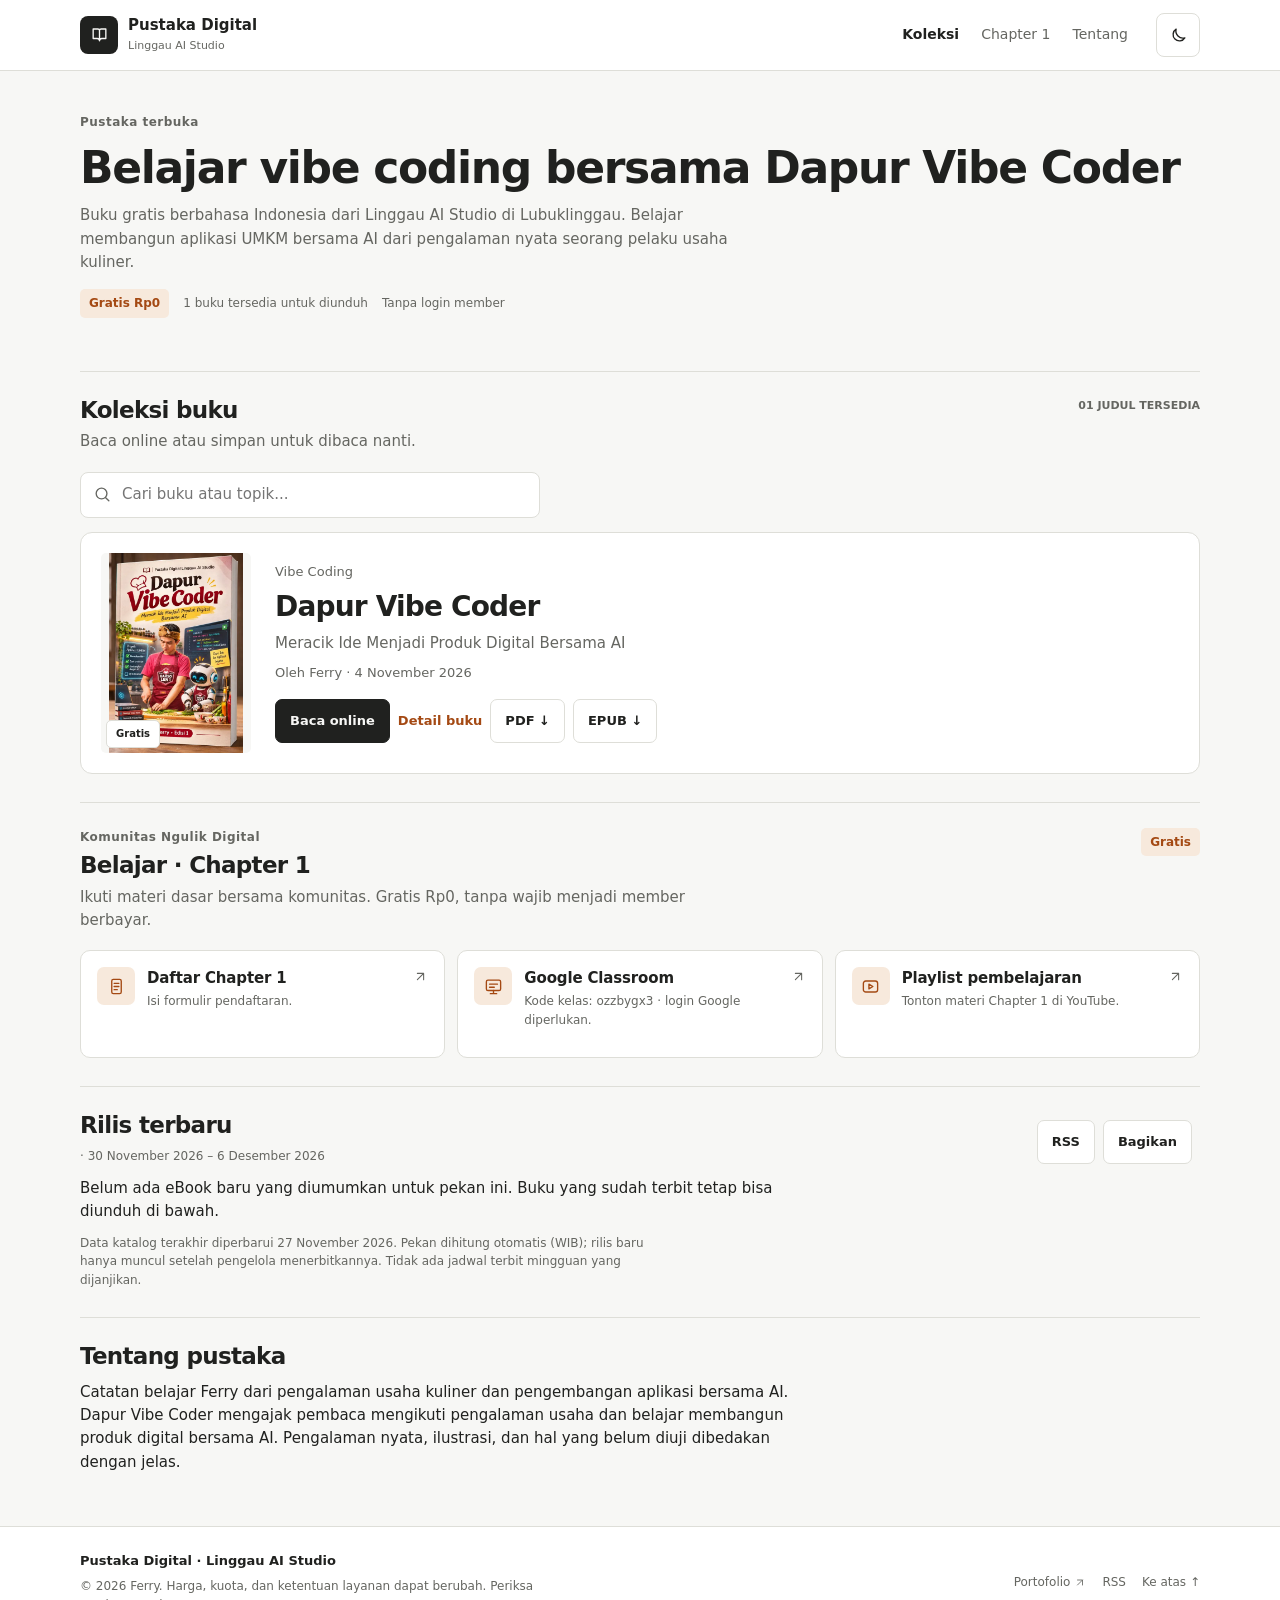
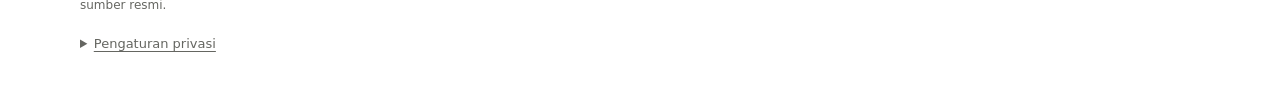
==== commit 276d63db: "Keep library links focused on published content" ====
--- a/index.html
+++ b/index.html
@@ -1 +1 @@
-<!doctype html><html lang="id"><head><meta charset="utf-8"><meta name="referrer" content="strict-origin"><meta name="viewport" content="width=device-width, initial-scale=1"><meta name="theme-color" content="#F7F7F5"><meta name="description" content="Dapur Vibe Coder, eBook gratis dari Linggau AI Studio di Lubuklinggau. Belajar membuat aplikasi UMKM bersama AI, baca online atau unduh PDF dan EPUB."><meta property="og:type" content="website"><meta property="og:title" content="Dapur Vibe Coder | eBook AI Gratis dari Lubuklinggau"><meta property="og:description" content="Dapur Vibe Coder, eBook gratis dari Linggau AI Studio di Lubuklinggau. Belajar membuat aplikasi UMKM bersama AI, baca online atau unduh PDF dan EPUB."><meta property="og:image" content="https://cuan74468-ux.github.io/buku-pintar-vibe-coder/Dapur_Vibe_Coder_Mockup.jpg"><meta property="og:url" content="https://cuan74468-ux.github.io/buku-pintar-vibe-coder/"><meta name="color-scheme" content="light dark"><title>Dapur Vibe Coder | eBook AI Gratis dari Lubuklinggau</title><link rel="canonical" href="https://cuan74468-ux.github.io/buku-pintar-vibe-coder/"><link rel="alternate" type="application/rss+xml" title="Rilis eBook Linggau AI Studio" href="feed.xml"><link rel="icon" href="icon.svg" type="image/svg+xml"><link rel="stylesheet" href="css/site.css?v=20261128-privacy-footer"><script defer src="js/analytics.js?v=20261128-privacy-footer"></script><script defer src="js/site.js?v=20261127-dapur"></script><script defer src="js/library.js?v=20261128-web"></script><meta property="og:locale" content="id_ID"><meta property="og:site_name" content="Pustaka Digital Linggau AI Studio"><meta property="og:image:alt" content="Sampul Dapur Vibe Coder Edisi 1"><meta name="twitter:card" content="summary_large_image"><meta name="twitter:title" content="Dapur Vibe Coder | eBook AI Gratis dari Lubuklinggau"><meta name="twitter:description" content="Dapur Vibe Coder, eBook gratis dari Linggau AI Studio di Lubuklinggau. Belajar membuat aplikasi UMKM bersama AI, baca online atau unduh PDF dan EPUB."><meta name="twitter:image" content="https://cuan74468-ux.github.io/buku-pintar-vibe-coder/Dapur_Vibe_Coder_Mockup.jpg"><meta name="twitter:image:alt" content="Sampul Dapur Vibe Coder Edisi 1"><meta name="msvalidate.01" content="8EEE8F0EE28D60FCB549FE2D41B4B8BF" /></head><body><a class="skip-link" href="#main">Lewati navigasi</a><div class="scroll-track" aria-hidden="true"><span id="scrollProgress"></span></div><header class="site-header" id="atas"><div class="container header-inner"><a class="logo" href="./"><span class="logo-icon"><svg viewBox="0 0 24 24" fill="none" stroke="currentColor" stroke-width="1.7" stroke-linecap="round" stroke-linejoin="round" aria-hidden="true"><path d="M4 5h6a2 2 0 0 1 2 2v13a3 3 0 0 0-3-3H4zM20 5h-6a2 2 0 0 0-2 2v13a3 3 0 0 1 3-3h5z"/></svg></span><span><strong>Pustaka Digital</strong><small>Linggau AI Studio</small></span></a><nav class="main-nav" aria-label="Navigasi utama"><a aria-current="page" href="./">Koleksi</a><a href="#chapter-1">Chapter 1</a><a href="#tentang">Tentang</a></nav><button id="themeToggle" class="theme-toggle" type="button" aria-label="Gunakan tema gelap" aria-pressed="false"><span class="icon-moon"><svg viewBox="0 0 24 24" fill="none" stroke="currentColor" stroke-width="1.7" stroke-linecap="round" stroke-linejoin="round" aria-hidden="true"><path d="M20 15A9 9 0 0 1 9 4a8 8 0 1 0 11 11z"/></svg></span><span class="icon-sun"><svg viewBox="0 0 24 24" fill="none" stroke="currentColor" stroke-width="1.7" stroke-linecap="round" stroke-linejoin="round" aria-hidden="true"><circle cx="12" cy="12" r="4"/><path d="M12 2v2m0 16v2M2 12h2m16 0h2m-3-7-1 1M6 18l-1 1M5 5l1 1m12 12 1 1"/></svg></span></button></div></header><main id="main" class="container main"><section class="intro"><span class="eyebrow">Pustaka terbuka</span><h1>Belajar vibe coding bersama Dapur Vibe Coder</h1><p>Buku gratis berbahasa Indonesia dari Linggau AI Studio di Lubuklinggau. Belajar membangun aplikasi UMKM bersama AI dari pengalaman nyata seorang pelaku usaha kuliner.</p><div class="intro-meta"><span class="tag">Gratis Rp0</span><span id="heroCounter">1 buku tersedia untuk diunduh</span><span>Tanpa login member</span></div></section><section id="katalog" class="section"><div class="section-heading"><div><h2>Koleksi buku</h2><p>Baca online atau simpan untuk dibaca nanti.</p></div><span class="muted" id="catalogCount">01 JUDUL TERSEDIA</span></div><div class="catalog-toolbar" id="catalogToolbar" hidden><label class="catalog-search"><svg viewBox="0 0 24 24" fill="none" stroke="currentColor" stroke-width="1.7" stroke-linecap="round" stroke-linejoin="round" aria-hidden="true"><circle cx="10.8" cy="10.8" r="6.8"/><path d="m16 16 4 4"/></svg><span class="visually-hidden">Cari judul eBook</span><input id="bookSearch" type="search" placeholder="Cari buku atau topik..." autocomplete="off"></label><span id="catalogSearchCount" aria-live="polite"></span></div><div class="books-grid" id="booksGrid" aria-live="polite"><article class="library-book" data-book-id="buku-pintar-vibe-coder-edisi-1"><a class="library-cover" href="buku-pintar-vibe-coder-edisi-1.html"><img src="assets/web/mockup.webp" width="480" height="720" alt="Sampul Dapur Vibe Coder Edisi 1"><span class="book-cover-tag">Gratis</span></a><div class="library-book-content"><span class="book-category">Vibe Coding / Edisi 1</span><h3><a href="buku-pintar-vibe-coder-edisi-1.html">Dapur Vibe Coder</a></h3><p>Meracik Ide Menjadi Produk Digital Bersama AI.</p><div class="book-byline">Ferry · 4 November 2026</div><div class="book-links"><a class="button primary" href="baca.html">Baca online <svg viewBox="0 0 24 24" fill="none" stroke="currentColor" stroke-width="1.7" stroke-linecap="round" stroke-linejoin="round" aria-hidden="true"><path d="M4 5h6a2 2 0 0 1 2 2v13a3 3 0 0 0-3-3H4zM20 5h-6a2 2 0 0 0-2 2v13a3 3 0 0 1 3-3h5z"/></svg></a><a class="button secondary" href="https://github.com/cuan74468-ux/buku-pintar-vibe-coder/releases/download/dapur-vibe-coder/Dapur_Vibe_Coder.pdf" download>PDF <svg viewBox="0 0 24 24" fill="none" stroke="currentColor" stroke-width="1.7" stroke-linecap="round" stroke-linejoin="round" aria-hidden="true"><path d="M12 3v12m-5-5 5 5 5-5M4 17v4h16v-4"/></svg></a><a class="button secondary" href="https://github.com/cuan74468-ux/buku-pintar-vibe-coder/releases/download/dapur-vibe-coder/Dapur_Vibe_Coder.epub" download>EPUB <svg viewBox="0 0 24 24" fill="none" stroke="currentColor" stroke-width="1.7" stroke-linecap="round" stroke-linejoin="round" aria-hidden="true"><path d="M12 3v12m-5-5 5 5 5-5M4 17v4h16v-4"/></svg></a><a class="text-link" href="buku-pintar-vibe-coder-edisi-1.html">Detail buku</a></div></div></article></div><p id="catalogError" hidden></p></section><section id="chapter-1" class="section education" aria-labelledby="chapterTitle"><div class="section-heading"><div><span class="eyebrow">Komunitas Ngulik Digital</span><h2 id="chapterTitle">Belajar · Chapter 1</h2><p>Ikuti materi dasar bersama komunitas. Gratis Rp0, tanpa wajib menjadi member berbayar.</p></div><span class="tag">Gratis</span></div><div class="education-grid"><a class="resource" href="https://docs.google.com/forms/d/e/1FAIpQLSfzESJyEBbfKCbc8-xBmmF4muhKqjSzf9E40__3sTAUe01NOA/viewform" target="_blank" rel="noopener noreferrer"><span class="resource-icon"><svg viewBox="0 0 24 24" fill="none" stroke="currentColor" stroke-width="1.7" stroke-linecap="round" stroke-linejoin="round" aria-hidden="true"><rect x="6" y="3" width="12" height="18" rx="2"/><path d="M9 8h6m-6 4h6m-6 4h4"/></svg></span><div><h3>Daftar Chapter 1</h3><p>Isi formulir pendaftaran.</p></div><svg viewBox="0 0 24 24" fill="none" stroke="currentColor" stroke-width="1.7" stroke-linecap="round" stroke-linejoin="round" aria-hidden="true"><path d="M7 17 17 7M7 7h10v10"/></svg></a><a class="resource" href="https://classroom.google.com/c/ODk4MzQ4OTEwMjc5?cjc=ozzbygx3" target="_blank" rel="noopener noreferrer"><span class="resource-icon"><svg viewBox="0 0 24 24" fill="none" stroke="currentColor" stroke-width="1.7" stroke-linecap="round" stroke-linejoin="round" aria-hidden="true"><rect x="3" y="4" width="18" height="13" rx="2"/><path d="M8 21h8m-4-4v4M7 9h10m-10 4h6"/></svg></span><div><h3>Google Classroom</h3><p>Kode kelas: ozzbygx3 · login Google diperlukan.</p></div><svg viewBox="0 0 24 24" fill="none" stroke="currentColor" stroke-width="1.7" stroke-linecap="round" stroke-linejoin="round" aria-hidden="true"><path d="M7 17 17 7M7 7h10v10"/></svg></a><a class="resource" href="https://youtube.com/playlist?list=PLcs3Kh8r8dmw&amp;si=dyqSEDlvtVQv7zWj" target="_blank" rel="noopener noreferrer"><span class="resource-icon"><svg viewBox="0 0 24 24" fill="none" stroke="currentColor" stroke-width="1.7" stroke-linecap="round" stroke-linejoin="round" aria-hidden="true"><rect x="3" y="5" width="18" height="14" rx="3"/><path d="m10 9 5 3-5 3z"/></svg></span><div><h3>Playlist pembelajaran</h3><p>Tonton materi Chapter 1 di YouTube.</p></div><svg viewBox="0 0 24 24" fill="none" stroke="currentColor" stroke-width="1.7" stroke-linecap="round" stroke-linejoin="round" aria-hidden="true"><path d="M7 17 17 7M7 7h10v10"/></svg></a></div></section><section id="minggu-ini" class="section updates"><div><h2>Rilis terbaru</h2><span id="weekLabel" class="muted">Pekan berjalan</span><p id="weekStatus" role="status">Informasi pekan berjalan sedang dimuat.</p><p id="weekHint" class="muted">Tidak ada jadwal terbit rutin yang dijanjikan.</p></div><div class="update-actions"><a class="button secondary" href="feed.xml">RSS</a><button id="shareLibrary" class="button secondary">Bagikan</button><span id="shareFeedback" aria-live="polite"></span></div></section><section id="tentang" class="section about"><h2>Tentang pustaka</h2><p>Catatan belajar Ferry dari pengalaman usaha kuliner dan pengembangan aplikasi bersama AI. Dapur Vibe Coder mengajak pembaca mengikuti pengalaman usaha dan belajar membangun produk digital bersama AI. Pengalaman nyata, ilustrasi, dan hal yang belum diuji dibedakan dengan jelas.</p><p id="comingTitle" hidden>Rak ini belum selesai.</p><p id="comingText" hidden></p></section></main><footer class="site-footer"><div class="container footer-inner"><div><strong>Pustaka Digital · Linggau AI Studio</strong><p>© 2026 Ferry. Harga, kuota, dan ketentuan layanan dapat berubah. Periksa sumber resmi.</p></div><nav aria-label="Tautan ekosistem"><a href="https://cuan74468-ux.github.io/">Portofolio <svg viewBox="0 0 24 24" fill="none" stroke="currentColor" stroke-width="1.7" stroke-linecap="round" stroke-linejoin="round" aria-hidden="true"><path d="M7 17 17 7M7 7h10v10"/></svg></a><a href="https://cuan74468-ux.github.io/ngulik-digital-member/">Ngulik Digital (pengembangan) <svg viewBox="0 0 24 24" fill="none" stroke="currentColor" stroke-width="1.7" stroke-linecap="round" stroke-linejoin="round" aria-hidden="true"><path d="M7 17 17 7M7 7h10v10"/></svg></a><a href="feed.xml">RSS</a><a href="#atas">Ke atas ↑</a></nav></div><details id="analyticsPreferences" class="container"><summary>Pengaturan privasi</summary><p>Google Analytics bersifat opsional. Jika diizinkan, Google dapat menggunakan cookie dan informasi perangkat untuk memahami penggunaan pustaka. Akses buku tetap gratis tanpa analitik. <a href="https://policies.google.com/privacy" rel="noopener noreferrer" target="_blank">Kebijakan privasi Google</a>.</p><p id="analyticsStatus" aria-live="polite">Analitik tidak aktif.</p><button type="button" class="button secondary" id="analyticsAccept">Izinkan analitik</button> <button type="button" class="button secondary" id="analyticsReject">Tolak analitik</button></details></footer><noscript><div class="container">JavaScript nonaktif. Unduh PDF atau EPUB melalui tautan yang tersedia.</div></noscript></body></html>+<!doctype html><html lang="id"><head><meta charset="utf-8"><meta name="referrer" content="strict-origin"><meta name="viewport" content="width=device-width, initial-scale=1"><meta name="theme-color" content="#F7F7F5"><meta name="description" content="Dapur Vibe Coder, eBook gratis dari Linggau AI Studio di Lubuklinggau. Belajar membuat aplikasi UMKM bersama AI, baca online atau unduh PDF dan EPUB."><meta property="og:type" content="website"><meta property="og:title" content="Dapur Vibe Coder | eBook AI Gratis dari Lubuklinggau"><meta property="og:description" content="Dapur Vibe Coder, eBook gratis dari Linggau AI Studio di Lubuklinggau. Belajar membuat aplikasi UMKM bersama AI, baca online atau unduh PDF dan EPUB."><meta property="og:image" content="https://cuan74468-ux.github.io/buku-pintar-vibe-coder/Dapur_Vibe_Coder_Mockup.jpg"><meta property="og:url" content="https://cuan74468-ux.github.io/buku-pintar-vibe-coder/"><meta name="color-scheme" content="light dark"><title>Dapur Vibe Coder | eBook AI Gratis dari Lubuklinggau</title><link rel="canonical" href="https://cuan74468-ux.github.io/buku-pintar-vibe-coder/"><link rel="alternate" type="application/rss+xml" title="Rilis eBook Linggau AI Studio" href="feed.xml"><link rel="icon" href="icon.svg" type="image/svg+xml"><link rel="stylesheet" href="css/site.css?v=20261128-privacy-footer"><script defer src="js/analytics.js?v=20261128-privacy-footer"></script><script defer src="js/site.js?v=20261127-dapur"></script><script defer src="js/library.js?v=20261128-web"></script><meta property="og:locale" content="id_ID"><meta property="og:site_name" content="Pustaka Digital Linggau AI Studio"><meta property="og:image:alt" content="Sampul Dapur Vibe Coder Edisi 1"><meta name="twitter:card" content="summary_large_image"><meta name="twitter:title" content="Dapur Vibe Coder | eBook AI Gratis dari Lubuklinggau"><meta name="twitter:description" content="Dapur Vibe Coder, eBook gratis dari Linggau AI Studio di Lubuklinggau. Belajar membuat aplikasi UMKM bersama AI, baca online atau unduh PDF dan EPUB."><meta name="twitter:image" content="https://cuan74468-ux.github.io/buku-pintar-vibe-coder/Dapur_Vibe_Coder_Mockup.jpg"><meta name="twitter:image:alt" content="Sampul Dapur Vibe Coder Edisi 1"><meta name="msvalidate.01" content="8EEE8F0EE28D60FCB549FE2D41B4B8BF" /></head><body><a class="skip-link" href="#main">Lewati navigasi</a><div class="scroll-track" aria-hidden="true"><span id="scrollProgress"></span></div><header class="site-header" id="atas"><div class="container header-inner"><a class="logo" href="./"><span class="logo-icon"><svg viewBox="0 0 24 24" fill="none" stroke="currentColor" stroke-width="1.7" stroke-linecap="round" stroke-linejoin="round" aria-hidden="true"><path d="M4 5h6a2 2 0 0 1 2 2v13a3 3 0 0 0-3-3H4zM20 5h-6a2 2 0 0 0-2 2v13a3 3 0 0 1 3-3h5z"/></svg></span><span><strong>Pustaka Digital</strong><small>Linggau AI Studio</small></span></a><nav class="main-nav" aria-label="Navigasi utama"><a aria-current="page" href="./">Koleksi</a><a href="#chapter-1">Chapter 1</a><a href="#tentang">Tentang</a></nav><button id="themeToggle" class="theme-toggle" type="button" aria-label="Gunakan tema gelap" aria-pressed="false"><span class="icon-moon"><svg viewBox="0 0 24 24" fill="none" stroke="currentColor" stroke-width="1.7" stroke-linecap="round" stroke-linejoin="round" aria-hidden="true"><path d="M20 15A9 9 0 0 1 9 4a8 8 0 1 0 11 11z"/></svg></span><span class="icon-sun"><svg viewBox="0 0 24 24" fill="none" stroke="currentColor" stroke-width="1.7" stroke-linecap="round" stroke-linejoin="round" aria-hidden="true"><circle cx="12" cy="12" r="4"/><path d="M12 2v2m0 16v2M2 12h2m16 0h2m-3-7-1 1M6 18l-1 1M5 5l1 1m12 12 1 1"/></svg></span></button></div></header><main id="main" class="container main"><section class="intro"><span class="eyebrow">Pustaka terbuka</span><h1>Belajar vibe coding bersama Dapur Vibe Coder</h1><p>Buku gratis berbahasa Indonesia dari Linggau AI Studio di Lubuklinggau. Belajar membangun aplikasi UMKM bersama AI dari pengalaman nyata seorang pelaku usaha kuliner.</p><div class="intro-meta"><span class="tag">Gratis Rp0</span><span id="heroCounter">1 buku tersedia untuk diunduh</span><span>Tanpa login member</span></div></section><section id="katalog" class="section"><div class="section-heading"><div><h2>Koleksi buku</h2><p>Baca online atau simpan untuk dibaca nanti.</p></div><span class="muted" id="catalogCount">01 JUDUL TERSEDIA</span></div><div class="catalog-toolbar" id="catalogToolbar" hidden><label class="catalog-search"><svg viewBox="0 0 24 24" fill="none" stroke="currentColor" stroke-width="1.7" stroke-linecap="round" stroke-linejoin="round" aria-hidden="true"><circle cx="10.8" cy="10.8" r="6.8"/><path d="m16 16 4 4"/></svg><span class="visually-hidden">Cari judul eBook</span><input id="bookSearch" type="search" placeholder="Cari buku atau topik..." autocomplete="off"></label><span id="catalogSearchCount" aria-live="polite"></span></div><div class="books-grid" id="booksGrid" aria-live="polite"><article class="library-book" data-book-id="buku-pintar-vibe-coder-edisi-1"><a class="library-cover" href="buku-pintar-vibe-coder-edisi-1.html"><img src="assets/web/mockup.webp" width="480" height="720" alt="Sampul Dapur Vibe Coder Edisi 1"><span class="book-cover-tag">Gratis</span></a><div class="library-book-content"><span class="book-category">Vibe Coding / Edisi 1</span><h3><a href="buku-pintar-vibe-coder-edisi-1.html">Dapur Vibe Coder</a></h3><p>Meracik Ide Menjadi Produk Digital Bersama AI.</p><div class="book-byline">Ferry · 4 November 2026</div><div class="book-links"><a class="button primary" href="baca.html">Baca online <svg viewBox="0 0 24 24" fill="none" stroke="currentColor" stroke-width="1.7" stroke-linecap="round" stroke-linejoin="round" aria-hidden="true"><path d="M4 5h6a2 2 0 0 1 2 2v13a3 3 0 0 0-3-3H4zM20 5h-6a2 2 0 0 0-2 2v13a3 3 0 0 1 3-3h5z"/></svg></a><a class="button secondary" href="https://github.com/cuan74468-ux/buku-pintar-vibe-coder/releases/download/dapur-vibe-coder/Dapur_Vibe_Coder.pdf" download>PDF <svg viewBox="0 0 24 24" fill="none" stroke="currentColor" stroke-width="1.7" stroke-linecap="round" stroke-linejoin="round" aria-hidden="true"><path d="M12 3v12m-5-5 5 5 5-5M4 17v4h16v-4"/></svg></a><a class="button secondary" href="https://github.com/cuan74468-ux/buku-pintar-vibe-coder/releases/download/dapur-vibe-coder/Dapur_Vibe_Coder.epub" download>EPUB <svg viewBox="0 0 24 24" fill="none" stroke="currentColor" stroke-width="1.7" stroke-linecap="round" stroke-linejoin="round" aria-hidden="true"><path d="M12 3v12m-5-5 5 5 5-5M4 17v4h16v-4"/></svg></a><a class="text-link" href="buku-pintar-vibe-coder-edisi-1.html">Detail buku</a></div></div></article></div><p id="catalogError" hidden></p></section><section id="chapter-1" class="section education" aria-labelledby="chapterTitle"><div class="section-heading"><div><span class="eyebrow">Komunitas Ngulik Digital</span><h2 id="chapterTitle">Belajar · Chapter 1</h2><p>Ikuti materi dasar bersama komunitas. Gratis Rp0, tanpa wajib menjadi member berbayar.</p></div><span class="tag">Gratis</span></div><div class="education-grid"><a class="resource" href="https://docs.google.com/forms/d/e/1FAIpQLSfzESJyEBbfKCbc8-xBmmF4muhKqjSzf9E40__3sTAUe01NOA/viewform" target="_blank" rel="noopener noreferrer"><span class="resource-icon"><svg viewBox="0 0 24 24" fill="none" stroke="currentColor" stroke-width="1.7" stroke-linecap="round" stroke-linejoin="round" aria-hidden="true"><rect x="6" y="3" width="12" height="18" rx="2"/><path d="M9 8h6m-6 4h6m-6 4h4"/></svg></span><div><h3>Daftar Chapter 1</h3><p>Isi formulir pendaftaran.</p></div><svg viewBox="0 0 24 24" fill="none" stroke="currentColor" stroke-width="1.7" stroke-linecap="round" stroke-linejoin="round" aria-hidden="true"><path d="M7 17 17 7M7 7h10v10"/></svg></a><a class="resource" href="https://classroom.google.com/c/ODk4MzQ4OTEwMjc5?cjc=ozzbygx3" target="_blank" rel="noopener noreferrer"><span class="resource-icon"><svg viewBox="0 0 24 24" fill="none" stroke="currentColor" stroke-width="1.7" stroke-linecap="round" stroke-linejoin="round" aria-hidden="true"><rect x="3" y="4" width="18" height="13" rx="2"/><path d="M8 21h8m-4-4v4M7 9h10m-10 4h6"/></svg></span><div><h3>Google Classroom</h3><p>Kode kelas: ozzbygx3 · login Google diperlukan.</p></div><svg viewBox="0 0 24 24" fill="none" stroke="currentColor" stroke-width="1.7" stroke-linecap="round" stroke-linejoin="round" aria-hidden="true"><path d="M7 17 17 7M7 7h10v10"/></svg></a><a class="resource" href="https://youtube.com/playlist?list=PLcs3Kh8r8dmw&amp;si=dyqSEDlvtVQv7zWj" target="_blank" rel="noopener noreferrer"><span class="resource-icon"><svg viewBox="0 0 24 24" fill="none" stroke="currentColor" stroke-width="1.7" stroke-linecap="round" stroke-linejoin="round" aria-hidden="true"><rect x="3" y="5" width="18" height="14" rx="3"/><path d="m10 9 5 3-5 3z"/></svg></span><div><h3>Playlist pembelajaran</h3><p>Tonton materi Chapter 1 di YouTube.</p></div><svg viewBox="0 0 24 24" fill="none" stroke="currentColor" stroke-width="1.7" stroke-linecap="round" stroke-linejoin="round" aria-hidden="true"><path d="M7 17 17 7M7 7h10v10"/></svg></a></div></section><section id="minggu-ini" class="section updates"><div><h2>Rilis terbaru</h2><span id="weekLabel" class="muted">Pekan berjalan</span><p id="weekStatus" role="status">Informasi pekan berjalan sedang dimuat.</p><p id="weekHint" class="muted">Tidak ada jadwal terbit rutin yang dijanjikan.</p></div><div class="update-actions"><a class="button secondary" href="feed.xml">RSS</a><button id="shareLibrary" class="button secondary">Bagikan</button><span id="shareFeedback" aria-live="polite"></span></div></section><section id="tentang" class="section about"><h2>Tentang pustaka</h2><p>Catatan belajar Ferry dari pengalaman usaha kuliner dan pengembangan aplikasi bersama AI. Dapur Vibe Coder mengajak pembaca mengikuti pengalaman usaha dan belajar membangun produk digital bersama AI. Pengalaman nyata, ilustrasi, dan hal yang belum diuji dibedakan dengan jelas.</p><p id="comingTitle" hidden>Rak ini belum selesai.</p><p id="comingText" hidden></p></section></main><footer class="site-footer"><div class="container footer-inner"><div><strong>Pustaka Digital · Linggau AI Studio</strong><p>© 2026 Ferry. Harga, kuota, dan ketentuan layanan dapat berubah. Periksa sumber resmi.</p></div><nav aria-label="Tautan ekosistem"><a href="https://cuan74468-ux.github.io/">Portofolio <svg viewBox="0 0 24 24" fill="none" stroke="currentColor" stroke-width="1.7" stroke-linecap="round" stroke-linejoin="round" aria-hidden="true"><path d="M7 17 17 7M7 7h10v10"/></svg></a><a href="feed.xml">RSS</a><a href="#atas">Ke atas ↑</a></nav></div><details id="analyticsPreferences" class="container"><summary>Pengaturan privasi</summary><p>Google Analytics bersifat opsional. Jika diizinkan, Google dapat menggunakan cookie dan informasi perangkat untuk memahami penggunaan pustaka. Akses buku tetap gratis tanpa analitik. <a href="https://policies.google.com/privacy" rel="noopener noreferrer" target="_blank">Kebijakan privasi Google</a>.</p><p id="analyticsStatus" aria-live="polite">Analitik tidak aktif.</p><button type="button" class="button secondary" id="analyticsAccept">Izinkan analitik</button> <button type="button" class="button secondary" id="analyticsReject">Tolak analitik</button></details></footer><noscript><div class="container">JavaScript nonaktif. Unduh PDF atau EPUB melalui tautan yang tersedia.</div></noscript></body></html>
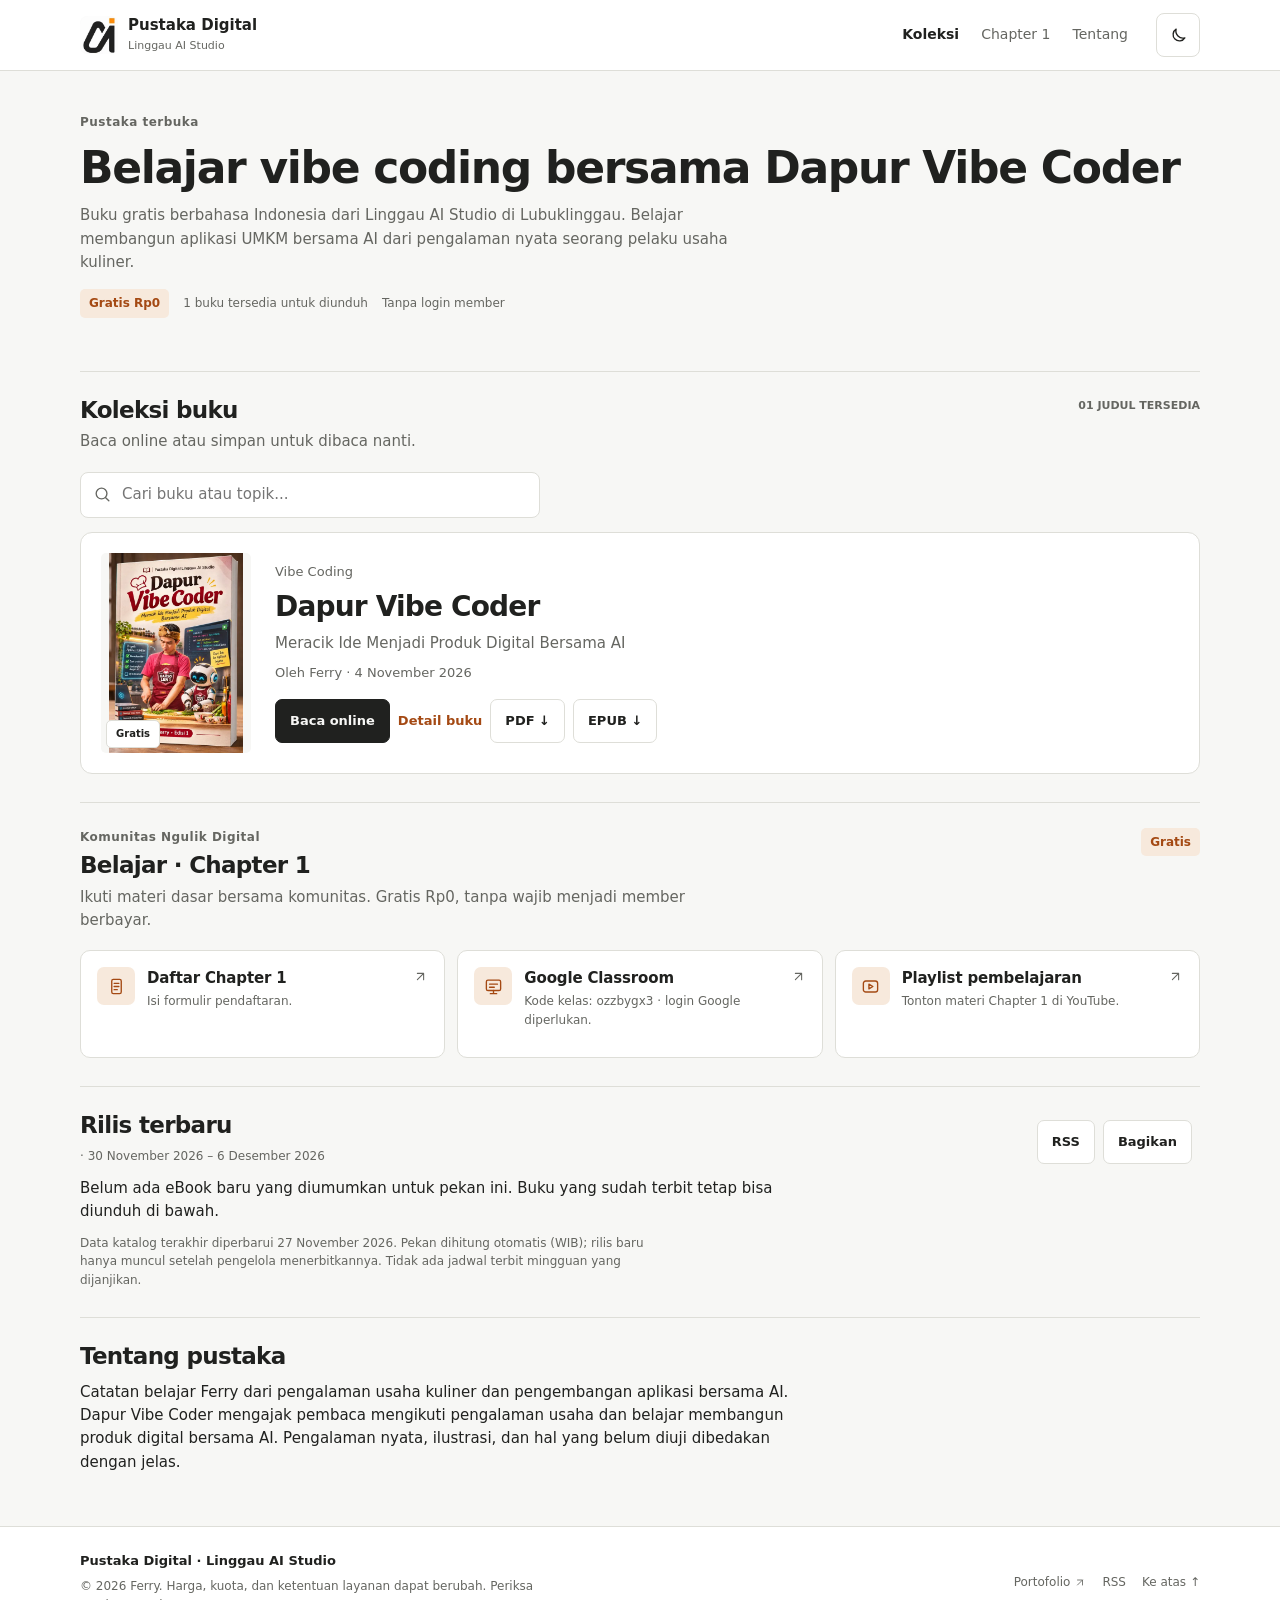
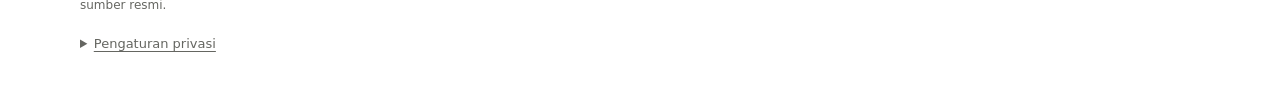
==== commit 3378c104: "Use Linggau AI Studio brand in library header and favicon" ====
--- a/index.html
+++ b/index.html
@@ -1 +1 @@
-<!doctype html><html lang="id"><head><meta charset="utf-8"><meta name="referrer" content="strict-origin"><meta name="viewport" content="width=device-width, initial-scale=1"><meta name="theme-color" content="#F7F7F5"><meta name="description" content="Dapur Vibe Coder, eBook gratis dari Linggau AI Studio di Lubuklinggau. Belajar membuat aplikasi UMKM bersama AI, baca online atau unduh PDF dan EPUB."><meta property="og:type" content="website"><meta property="og:title" content="Dapur Vibe Coder | eBook AI Gratis dari Lubuklinggau"><meta property="og:description" content="Dapur Vibe Coder, eBook gratis dari Linggau AI Studio di Lubuklinggau. Belajar membuat aplikasi UMKM bersama AI, baca online atau unduh PDF dan EPUB."><meta property="og:image" content="https://cuan74468-ux.github.io/buku-pintar-vibe-coder/Dapur_Vibe_Coder_Mockup.jpg"><meta property="og:url" content="https://cuan74468-ux.github.io/buku-pintar-vibe-coder/"><meta name="color-scheme" content="light dark"><title>Dapur Vibe Coder | eBook AI Gratis dari Lubuklinggau</title><link rel="canonical" href="https://cuan74468-ux.github.io/buku-pintar-vibe-coder/"><link rel="alternate" type="application/rss+xml" title="Rilis eBook Linggau AI Studio" href="feed.xml"><link rel="icon" href="icon.svg" type="image/svg+xml"><link rel="stylesheet" href="css/site.css?v=20261128-privacy-footer"><script defer src="js/analytics.js?v=20261128-privacy-footer"></script><script defer src="js/site.js?v=20261127-dapur"></script><script defer src="js/library.js?v=20261128-web"></script><meta property="og:locale" content="id_ID"><meta property="og:site_name" content="Pustaka Digital Linggau AI Studio"><meta property="og:image:alt" content="Sampul Dapur Vibe Coder Edisi 1"><meta name="twitter:card" content="summary_large_image"><meta name="twitter:title" content="Dapur Vibe Coder | eBook AI Gratis dari Lubuklinggau"><meta name="twitter:description" content="Dapur Vibe Coder, eBook gratis dari Linggau AI Studio di Lubuklinggau. Belajar membuat aplikasi UMKM bersama AI, baca online atau unduh PDF dan EPUB."><meta name="twitter:image" content="https://cuan74468-ux.github.io/buku-pintar-vibe-coder/Dapur_Vibe_Coder_Mockup.jpg"><meta name="twitter:image:alt" content="Sampul Dapur Vibe Coder Edisi 1"><meta name="msvalidate.01" content="8EEE8F0EE28D60FCB549FE2D41B4B8BF" /></head><body><a class="skip-link" href="#main">Lewati navigasi</a><div class="scroll-track" aria-hidden="true"><span id="scrollProgress"></span></div><header class="site-header" id="atas"><div class="container header-inner"><a class="logo" href="./"><span class="logo-icon"><svg viewBox="0 0 24 24" fill="none" stroke="currentColor" stroke-width="1.7" stroke-linecap="round" stroke-linejoin="round" aria-hidden="true"><path d="M4 5h6a2 2 0 0 1 2 2v13a3 3 0 0 0-3-3H4zM20 5h-6a2 2 0 0 0-2 2v13a3 3 0 0 1 3-3h5z"/></svg></span><span><strong>Pustaka Digital</strong><small>Linggau AI Studio</small></span></a><nav class="main-nav" aria-label="Navigasi utama"><a aria-current="page" href="./">Koleksi</a><a href="#chapter-1">Chapter 1</a><a href="#tentang">Tentang</a></nav><button id="themeToggle" class="theme-toggle" type="button" aria-label="Gunakan tema gelap" aria-pressed="false"><span class="icon-moon"><svg viewBox="0 0 24 24" fill="none" stroke="currentColor" stroke-width="1.7" stroke-linecap="round" stroke-linejoin="round" aria-hidden="true"><path d="M20 15A9 9 0 0 1 9 4a8 8 0 1 0 11 11z"/></svg></span><span class="icon-sun"><svg viewBox="0 0 24 24" fill="none" stroke="currentColor" stroke-width="1.7" stroke-linecap="round" stroke-linejoin="round" aria-hidden="true"><circle cx="12" cy="12" r="4"/><path d="M12 2v2m0 16v2M2 12h2m16 0h2m-3-7-1 1M6 18l-1 1M5 5l1 1m12 12 1 1"/></svg></span></button></div></header><main id="main" class="container main"><section class="intro"><span class="eyebrow">Pustaka terbuka</span><h1>Belajar vibe coding bersama Dapur Vibe Coder</h1><p>Buku gratis berbahasa Indonesia dari Linggau AI Studio di Lubuklinggau. Belajar membangun aplikasi UMKM bersama AI dari pengalaman nyata seorang pelaku usaha kuliner.</p><div class="intro-meta"><span class="tag">Gratis Rp0</span><span id="heroCounter">1 buku tersedia untuk diunduh</span><span>Tanpa login member</span></div></section><section id="katalog" class="section"><div class="section-heading"><div><h2>Koleksi buku</h2><p>Baca online atau simpan untuk dibaca nanti.</p></div><span class="muted" id="catalogCount">01 JUDUL TERSEDIA</span></div><div class="catalog-toolbar" id="catalogToolbar" hidden><label class="catalog-search"><svg viewBox="0 0 24 24" fill="none" stroke="currentColor" stroke-width="1.7" stroke-linecap="round" stroke-linejoin="round" aria-hidden="true"><circle cx="10.8" cy="10.8" r="6.8"/><path d="m16 16 4 4"/></svg><span class="visually-hidden">Cari judul eBook</span><input id="bookSearch" type="search" placeholder="Cari buku atau topik..." autocomplete="off"></label><span id="catalogSearchCount" aria-live="polite"></span></div><div class="books-grid" id="booksGrid" aria-live="polite"><article class="library-book" data-book-id="buku-pintar-vibe-coder-edisi-1"><a class="library-cover" href="buku-pintar-vibe-coder-edisi-1.html"><img src="assets/web/mockup.webp" width="480" height="720" alt="Sampul Dapur Vibe Coder Edisi 1"><span class="book-cover-tag">Gratis</span></a><div class="library-book-content"><span class="book-category">Vibe Coding / Edisi 1</span><h3><a href="buku-pintar-vibe-coder-edisi-1.html">Dapur Vibe Coder</a></h3><p>Meracik Ide Menjadi Produk Digital Bersama AI.</p><div class="book-byline">Ferry · 4 November 2026</div><div class="book-links"><a class="button primary" href="baca.html">Baca online <svg viewBox="0 0 24 24" fill="none" stroke="currentColor" stroke-width="1.7" stroke-linecap="round" stroke-linejoin="round" aria-hidden="true"><path d="M4 5h6a2 2 0 0 1 2 2v13a3 3 0 0 0-3-3H4zM20 5h-6a2 2 0 0 0-2 2v13a3 3 0 0 1 3-3h5z"/></svg></a><a class="button secondary" href="https://github.com/cuan74468-ux/buku-pintar-vibe-coder/releases/download/dapur-vibe-coder/Dapur_Vibe_Coder.pdf" download>PDF <svg viewBox="0 0 24 24" fill="none" stroke="currentColor" stroke-width="1.7" stroke-linecap="round" stroke-linejoin="round" aria-hidden="true"><path d="M12 3v12m-5-5 5 5 5-5M4 17v4h16v-4"/></svg></a><a class="button secondary" href="https://github.com/cuan74468-ux/buku-pintar-vibe-coder/releases/download/dapur-vibe-coder/Dapur_Vibe_Coder.epub" download>EPUB <svg viewBox="0 0 24 24" fill="none" stroke="currentColor" stroke-width="1.7" stroke-linecap="round" stroke-linejoin="round" aria-hidden="true"><path d="M12 3v12m-5-5 5 5 5-5M4 17v4h16v-4"/></svg></a><a class="text-link" href="buku-pintar-vibe-coder-edisi-1.html">Detail buku</a></div></div></article></div><p id="catalogError" hidden></p></section><section id="chapter-1" class="section education" aria-labelledby="chapterTitle"><div class="section-heading"><div><span class="eyebrow">Komunitas Ngulik Digital</span><h2 id="chapterTitle">Belajar · Chapter 1</h2><p>Ikuti materi dasar bersama komunitas. Gratis Rp0, tanpa wajib menjadi member berbayar.</p></div><span class="tag">Gratis</span></div><div class="education-grid"><a class="resource" href="https://docs.google.com/forms/d/e/1FAIpQLSfzESJyEBbfKCbc8-xBmmF4muhKqjSzf9E40__3sTAUe01NOA/viewform" target="_blank" rel="noopener noreferrer"><span class="resource-icon"><svg viewBox="0 0 24 24" fill="none" stroke="currentColor" stroke-width="1.7" stroke-linecap="round" stroke-linejoin="round" aria-hidden="true"><rect x="6" y="3" width="12" height="18" rx="2"/><path d="M9 8h6m-6 4h6m-6 4h4"/></svg></span><div><h3>Daftar Chapter 1</h3><p>Isi formulir pendaftaran.</p></div><svg viewBox="0 0 24 24" fill="none" stroke="currentColor" stroke-width="1.7" stroke-linecap="round" stroke-linejoin="round" aria-hidden="true"><path d="M7 17 17 7M7 7h10v10"/></svg></a><a class="resource" href="https://classroom.google.com/c/ODk4MzQ4OTEwMjc5?cjc=ozzbygx3" target="_blank" rel="noopener noreferrer"><span class="resource-icon"><svg viewBox="0 0 24 24" fill="none" stroke="currentColor" stroke-width="1.7" stroke-linecap="round" stroke-linejoin="round" aria-hidden="true"><rect x="3" y="4" width="18" height="13" rx="2"/><path d="M8 21h8m-4-4v4M7 9h10m-10 4h6"/></svg></span><div><h3>Google Classroom</h3><p>Kode kelas: ozzbygx3 · login Google diperlukan.</p></div><svg viewBox="0 0 24 24" fill="none" stroke="currentColor" stroke-width="1.7" stroke-linecap="round" stroke-linejoin="round" aria-hidden="true"><path d="M7 17 17 7M7 7h10v10"/></svg></a><a class="resource" href="https://youtube.com/playlist?list=PLcs3Kh8r8dmw&amp;si=dyqSEDlvtVQv7zWj" target="_blank" rel="noopener noreferrer"><span class="resource-icon"><svg viewBox="0 0 24 24" fill="none" stroke="currentColor" stroke-width="1.7" stroke-linecap="round" stroke-linejoin="round" aria-hidden="true"><rect x="3" y="5" width="18" height="14" rx="3"/><path d="m10 9 5 3-5 3z"/></svg></span><div><h3>Playlist pembelajaran</h3><p>Tonton materi Chapter 1 di YouTube.</p></div><svg viewBox="0 0 24 24" fill="none" stroke="currentColor" stroke-width="1.7" stroke-linecap="round" stroke-linejoin="round" aria-hidden="true"><path d="M7 17 17 7M7 7h10v10"/></svg></a></div></section><section id="minggu-ini" class="section updates"><div><h2>Rilis terbaru</h2><span id="weekLabel" class="muted">Pekan berjalan</span><p id="weekStatus" role="status">Informasi pekan berjalan sedang dimuat.</p><p id="weekHint" class="muted">Tidak ada jadwal terbit rutin yang dijanjikan.</p></div><div class="update-actions"><a class="button secondary" href="feed.xml">RSS</a><button id="shareLibrary" class="button secondary">Bagikan</button><span id="shareFeedback" aria-live="polite"></span></div></section><section id="tentang" class="section about"><h2>Tentang pustaka</h2><p>Catatan belajar Ferry dari pengalaman usaha kuliner dan pengembangan aplikasi bersama AI. Dapur Vibe Coder mengajak pembaca mengikuti pengalaman usaha dan belajar membangun produk digital bersama AI. Pengalaman nyata, ilustrasi, dan hal yang belum diuji dibedakan dengan jelas.</p><p id="comingTitle" hidden>Rak ini belum selesai.</p><p id="comingText" hidden></p></section></main><footer class="site-footer"><div class="container footer-inner"><div><strong>Pustaka Digital · Linggau AI Studio</strong><p>© 2026 Ferry. Harga, kuota, dan ketentuan layanan dapat berubah. Periksa sumber resmi.</p></div><nav aria-label="Tautan ekosistem"><a href="https://cuan74468-ux.github.io/">Portofolio <svg viewBox="0 0 24 24" fill="none" stroke="currentColor" stroke-width="1.7" stroke-linecap="round" stroke-linejoin="round" aria-hidden="true"><path d="M7 17 17 7M7 7h10v10"/></svg></a><a href="feed.xml">RSS</a><a href="#atas">Ke atas ↑</a></nav></div><details id="analyticsPreferences" class="container"><summary>Pengaturan privasi</summary><p>Google Analytics bersifat opsional. Jika diizinkan, Google dapat menggunakan cookie dan informasi perangkat untuk memahami penggunaan pustaka. Akses buku tetap gratis tanpa analitik. <a href="https://policies.google.com/privacy" rel="noopener noreferrer" target="_blank">Kebijakan privasi Google</a>.</p><p id="analyticsStatus" aria-live="polite">Analitik tidak aktif.</p><button type="button" class="button secondary" id="analyticsAccept">Izinkan analitik</button> <button type="button" class="button secondary" id="analyticsReject">Tolak analitik</button></details></footer><noscript><div class="container">JavaScript nonaktif. Unduh PDF atau EPUB melalui tautan yang tersedia.</div></noscript></body></html>+<!doctype html><html lang="id"><head><meta charset="utf-8"><meta name="referrer" content="strict-origin"><meta name="viewport" content="width=device-width, initial-scale=1"><meta name="theme-color" content="#F7F7F5"><meta name="description" content="Dapur Vibe Coder, eBook gratis dari Linggau AI Studio di Lubuklinggau. Belajar membuat aplikasi UMKM bersama AI, baca online atau unduh PDF dan EPUB."><meta property="og:type" content="website"><meta property="og:title" content="Dapur Vibe Coder | eBook AI Gratis dari Lubuklinggau"><meta property="og:description" content="Dapur Vibe Coder, eBook gratis dari Linggau AI Studio di Lubuklinggau. Belajar membuat aplikasi UMKM bersama AI, baca online atau unduh PDF dan EPUB."><meta property="og:image" content="https://cuan74468-ux.github.io/buku-pintar-vibe-coder/Dapur_Vibe_Coder_Mockup.jpg"><meta property="og:url" content="https://cuan74468-ux.github.io/buku-pintar-vibe-coder/"><meta name="color-scheme" content="light dark"><title>Dapur Vibe Coder | eBook AI Gratis dari Lubuklinggau</title><link rel="canonical" href="https://cuan74468-ux.github.io/buku-pintar-vibe-coder/"><link rel="alternate" type="application/rss+xml" title="Rilis eBook Linggau AI Studio" href="feed.xml"><link rel="icon" href="assets/web/linggau-ai-logo.webp" type="image/webp" sizes="128x128"><link rel="stylesheet" href="css/site.css?v=20261128-studio-logo"><script defer src="js/analytics.js?v=20261128-privacy-footer"></script><script defer src="js/site.js?v=20261127-dapur"></script><script defer src="js/library.js?v=20261128-web"></script><meta property="og:locale" content="id_ID"><meta property="og:site_name" content="Pustaka Digital Linggau AI Studio"><meta property="og:image:alt" content="Sampul Dapur Vibe Coder Edisi 1"><meta name="twitter:card" content="summary_large_image"><meta name="twitter:title" content="Dapur Vibe Coder | eBook AI Gratis dari Lubuklinggau"><meta name="twitter:description" content="Dapur Vibe Coder, eBook gratis dari Linggau AI Studio di Lubuklinggau. Belajar membuat aplikasi UMKM bersama AI, baca online atau unduh PDF dan EPUB."><meta name="twitter:image" content="https://cuan74468-ux.github.io/buku-pintar-vibe-coder/Dapur_Vibe_Coder_Mockup.jpg"><meta name="twitter:image:alt" content="Sampul Dapur Vibe Coder Edisi 1"><meta name="msvalidate.01" content="8EEE8F0EE28D60FCB549FE2D41B4B8BF" /></head><body><a class="skip-link" href="#main">Lewati navigasi</a><div class="scroll-track" aria-hidden="true"><span id="scrollProgress"></span></div><header class="site-header" id="atas"><div class="container header-inner"><a class="logo" href="./"><span class="logo-icon"><img src="assets/web/linggau-ai-logo.webp" alt="" width="38" height="38"></span><span><strong>Pustaka Digital</strong><small>Linggau AI Studio</small></span></a><nav class="main-nav" aria-label="Navigasi utama"><a aria-current="page" href="./">Koleksi</a><a href="#chapter-1">Chapter 1</a><a href="#tentang">Tentang</a></nav><button id="themeToggle" class="theme-toggle" type="button" aria-label="Gunakan tema gelap" aria-pressed="false"><span class="icon-moon"><svg viewBox="0 0 24 24" fill="none" stroke="currentColor" stroke-width="1.7" stroke-linecap="round" stroke-linejoin="round" aria-hidden="true"><path d="M20 15A9 9 0 0 1 9 4a8 8 0 1 0 11 11z"/></svg></span><span class="icon-sun"><svg viewBox="0 0 24 24" fill="none" stroke="currentColor" stroke-width="1.7" stroke-linecap="round" stroke-linejoin="round" aria-hidden="true"><circle cx="12" cy="12" r="4"/><path d="M12 2v2m0 16v2M2 12h2m16 0h2m-3-7-1 1M6 18l-1 1M5 5l1 1m12 12 1 1"/></svg></span></button></div></header><main id="main" class="container main"><section class="intro"><span class="eyebrow">Pustaka terbuka</span><h1>Belajar vibe coding bersama Dapur Vibe Coder</h1><p>Buku gratis berbahasa Indonesia dari Linggau AI Studio di Lubuklinggau. Belajar membangun aplikasi UMKM bersama AI dari pengalaman nyata seorang pelaku usaha kuliner.</p><div class="intro-meta"><span class="tag">Gratis Rp0</span><span id="heroCounter">1 buku tersedia untuk diunduh</span><span>Tanpa login member</span></div></section><section id="katalog" class="section"><div class="section-heading"><div><h2>Koleksi buku</h2><p>Baca online atau simpan untuk dibaca nanti.</p></div><span class="muted" id="catalogCount">01 JUDUL TERSEDIA</span></div><div class="catalog-toolbar" id="catalogToolbar" hidden><label class="catalog-search"><svg viewBox="0 0 24 24" fill="none" stroke="currentColor" stroke-width="1.7" stroke-linecap="round" stroke-linejoin="round" aria-hidden="true"><circle cx="10.8" cy="10.8" r="6.8"/><path d="m16 16 4 4"/></svg><span class="visually-hidden">Cari judul eBook</span><input id="bookSearch" type="search" placeholder="Cari buku atau topik..." autocomplete="off"></label><span id="catalogSearchCount" aria-live="polite"></span></div><div class="books-grid" id="booksGrid" aria-live="polite"><article class="library-book" data-book-id="buku-pintar-vibe-coder-edisi-1"><a class="library-cover" href="buku-pintar-vibe-coder-edisi-1.html"><img src="assets/web/mockup.webp" width="480" height="720" alt="Sampul Dapur Vibe Coder Edisi 1"><span class="book-cover-tag">Gratis</span></a><div class="library-book-content"><span class="book-category">Vibe Coding / Edisi 1</span><h3><a href="buku-pintar-vibe-coder-edisi-1.html">Dapur Vibe Coder</a></h3><p>Meracik Ide Menjadi Produk Digital Bersama AI.</p><div class="book-byline">Ferry · 4 November 2026</div><div class="book-links"><a class="button primary" href="baca.html">Baca online <svg viewBox="0 0 24 24" fill="none" stroke="currentColor" stroke-width="1.7" stroke-linecap="round" stroke-linejoin="round" aria-hidden="true"><path d="M4 5h6a2 2 0 0 1 2 2v13a3 3 0 0 0-3-3H4zM20 5h-6a2 2 0 0 0-2 2v13a3 3 0 0 1 3-3h5z"/></svg></a><a class="button secondary" href="https://github.com/cuan74468-ux/buku-pintar-vibe-coder/releases/download/dapur-vibe-coder/Dapur_Vibe_Coder.pdf" download>PDF <svg viewBox="0 0 24 24" fill="none" stroke="currentColor" stroke-width="1.7" stroke-linecap="round" stroke-linejoin="round" aria-hidden="true"><path d="M12 3v12m-5-5 5 5 5-5M4 17v4h16v-4"/></svg></a><a class="button secondary" href="https://github.com/cuan74468-ux/buku-pintar-vibe-coder/releases/download/dapur-vibe-coder/Dapur_Vibe_Coder.epub" download>EPUB <svg viewBox="0 0 24 24" fill="none" stroke="currentColor" stroke-width="1.7" stroke-linecap="round" stroke-linejoin="round" aria-hidden="true"><path d="M12 3v12m-5-5 5 5 5-5M4 17v4h16v-4"/></svg></a><a class="text-link" href="buku-pintar-vibe-coder-edisi-1.html">Detail buku</a></div></div></article></div><p id="catalogError" hidden></p></section><section id="chapter-1" class="section education" aria-labelledby="chapterTitle"><div class="section-heading"><div><span class="eyebrow">Komunitas Ngulik Digital</span><h2 id="chapterTitle">Belajar · Chapter 1</h2><p>Ikuti materi dasar bersama komunitas. Gratis Rp0, tanpa wajib menjadi member berbayar.</p></div><span class="tag">Gratis</span></div><div class="education-grid"><a class="resource" href="https://docs.google.com/forms/d/e/1FAIpQLSfzESJyEBbfKCbc8-xBmmF4muhKqjSzf9E40__3sTAUe01NOA/viewform" target="_blank" rel="noopener noreferrer"><span class="resource-icon"><svg viewBox="0 0 24 24" fill="none" stroke="currentColor" stroke-width="1.7" stroke-linecap="round" stroke-linejoin="round" aria-hidden="true"><rect x="6" y="3" width="12" height="18" rx="2"/><path d="M9 8h6m-6 4h6m-6 4h4"/></svg></span><div><h3>Daftar Chapter 1</h3><p>Isi formulir pendaftaran.</p></div><svg viewBox="0 0 24 24" fill="none" stroke="currentColor" stroke-width="1.7" stroke-linecap="round" stroke-linejoin="round" aria-hidden="true"><path d="M7 17 17 7M7 7h10v10"/></svg></a><a class="resource" href="https://classroom.google.com/c/ODk4MzQ4OTEwMjc5?cjc=ozzbygx3" target="_blank" rel="noopener noreferrer"><span class="resource-icon"><svg viewBox="0 0 24 24" fill="none" stroke="currentColor" stroke-width="1.7" stroke-linecap="round" stroke-linejoin="round" aria-hidden="true"><rect x="3" y="4" width="18" height="13" rx="2"/><path d="M8 21h8m-4-4v4M7 9h10m-10 4h6"/></svg></span><div><h3>Google Classroom</h3><p>Kode kelas: ozzbygx3 · login Google diperlukan.</p></div><svg viewBox="0 0 24 24" fill="none" stroke="currentColor" stroke-width="1.7" stroke-linecap="round" stroke-linejoin="round" aria-hidden="true"><path d="M7 17 17 7M7 7h10v10"/></svg></a><a class="resource" href="https://youtube.com/playlist?list=PLcs3Kh8r8dmw&amp;si=dyqSEDlvtVQv7zWj" target="_blank" rel="noopener noreferrer"><span class="resource-icon"><svg viewBox="0 0 24 24" fill="none" stroke="currentColor" stroke-width="1.7" stroke-linecap="round" stroke-linejoin="round" aria-hidden="true"><rect x="3" y="5" width="18" height="14" rx="3"/><path d="m10 9 5 3-5 3z"/></svg></span><div><h3>Playlist pembelajaran</h3><p>Tonton materi Chapter 1 di YouTube.</p></div><svg viewBox="0 0 24 24" fill="none" stroke="currentColor" stroke-width="1.7" stroke-linecap="round" stroke-linejoin="round" aria-hidden="true"><path d="M7 17 17 7M7 7h10v10"/></svg></a></div></section><section id="minggu-ini" class="section updates"><div><h2>Rilis terbaru</h2><span id="weekLabel" class="muted">Pekan berjalan</span><p id="weekStatus" role="status">Informasi pekan berjalan sedang dimuat.</p><p id="weekHint" class="muted">Tidak ada jadwal terbit rutin yang dijanjikan.</p></div><div class="update-actions"><a class="button secondary" href="feed.xml">RSS</a><button id="shareLibrary" class="button secondary">Bagikan</button><span id="shareFeedback" aria-live="polite"></span></div></section><section id="tentang" class="section about"><h2>Tentang pustaka</h2><p>Catatan belajar Ferry dari pengalaman usaha kuliner dan pengembangan aplikasi bersama AI. Dapur Vibe Coder mengajak pembaca mengikuti pengalaman usaha dan belajar membangun produk digital bersama AI. Pengalaman nyata, ilustrasi, dan hal yang belum diuji dibedakan dengan jelas.</p><p id="comingTitle" hidden>Rak ini belum selesai.</p><p id="comingText" hidden></p></section></main><footer class="site-footer"><div class="container footer-inner"><div><strong>Pustaka Digital · Linggau AI Studio</strong><p>© 2026 Ferry. Harga, kuota, dan ketentuan layanan dapat berubah. Periksa sumber resmi.</p></div><nav aria-label="Tautan ekosistem"><a href="https://cuan74468-ux.github.io/">Portofolio <svg viewBox="0 0 24 24" fill="none" stroke="currentColor" stroke-width="1.7" stroke-linecap="round" stroke-linejoin="round" aria-hidden="true"><path d="M7 17 17 7M7 7h10v10"/></svg></a><a href="feed.xml">RSS</a><a href="#atas">Ke atas ↑</a></nav></div><details id="analyticsPreferences" class="container"><summary>Pengaturan privasi</summary><p>Google Analytics bersifat opsional. Jika diizinkan, Google dapat menggunakan cookie dan informasi perangkat untuk memahami penggunaan pustaka. Akses buku tetap gratis tanpa analitik. <a href="https://policies.google.com/privacy" rel="noopener noreferrer" target="_blank">Kebijakan privasi Google</a>.</p><p id="analyticsStatus" aria-live="polite">Analitik tidak aktif.</p><button type="button" class="button secondary" id="analyticsAccept">Izinkan analitik</button> <button type="button" class="button secondary" id="analyticsReject">Tolak analitik</button></details></footer><noscript><div class="container">JavaScript nonaktif. Unduh PDF atau EPUB melalui tautan yang tersedia.</div></noscript></body></html>
--- a/css/site.css
+++ b/css/site.css
@@ -1,7 +1,7 @@
 /* Pustaka Digital v3 — neutral, compact, mobile-first, no decorative effects. */
 :root{--paper:#F7F7F5;--surface:#fff;--ink:#20211F;--muted:#656661;--line:#deded8;--accent:#a44913;--accent-bg:#f7e9dc;--ui:system-ui,-apple-system,BlinkMacSystemFont,"Segoe UI",sans-serif;--read-size:18px;color-scheme:light}
 :root[data-theme="dark"]{--paper:#181916;--surface:#22231f;--ink:#f2f1eb;--muted:#b7b8af;--line:#40413b;--accent:#ffb47e;--accent-bg:#392a20;color-scheme:dark}
-*,*::before,*::after{box-sizing:border-box}html{scroll-padding-top:20px}body{margin:0;background:var(--paper);color:var(--ink);font:15px/1.55 var(--ui)}a{color:inherit;text-decoration:none}button,input,select{font:inherit;color:inherit}button,a,input,select{-webkit-tap-highlight-color:transparent}button{cursor:pointer}button:disabled{opacity:.45;cursor:not-allowed}a:focus-visible,button:focus-visible,input:focus-visible,select:focus-visible{outline:2px solid var(--accent);outline-offset:3px}img{max-width:100%;height:auto;display:block}svg{width:19px;height:19px;flex-shrink:0}h1,h2,h3,p{margin:0}h1,h2,h3{line-height:1.2;letter-spacing:-.03em}h1{font-size:clamp(28px,4vw,44px);font-weight:720}h2{font-size:23px;font-weight:700}h3{font-size:19px;font-weight:680}p{overflow-wrap:anywhere}.container{width:min(1120px,calc(100% - 48px));margin-inline:auto}.main{padding:36px 0 52px}.muted,.book-byline,.book-category{color:var(--muted);font-size:13px}.visually-hidden{position:absolute;width:1px;height:1px;overflow:hidden;clip-path:inset(50%);white-space:nowrap}[hidden]{display:none!important}.skip-link{position:absolute;left:12px;top:-100px;z-index:20;background:var(--ink);color:var(--paper);padding:12px}.skip-link:focus{top:10px}.scroll-track{position:fixed;top:0;left:0;width:100%;height:2px;z-index:30;pointer-events:none}.scroll-track span{display:block;height:100%;background:var(--accent);transform:scaleX(0);transform-origin:left}.site-header{background:var(--surface);border-bottom:1px solid var(--line)}.header-inner{display:grid;grid-template-columns:1fr auto auto;gap:28px;align-items:center;min-height:70px}.logo{display:flex;align-items:center;gap:10px;min-width:0}.logo-icon{display:grid;place-items:center;background:var(--ink);color:var(--paper);width:38px;height:38px;border-radius:8px;flex-shrink:0}.logo strong,.logo small{display:block}.logo strong{font-size:15px;line-height:1.2}.logo small{font-size:11px;color:var(--muted);margin-top:3px}.main-nav{display:flex;gap:22px;align-items:center}.main-nav a{font-size:14px;color:var(--muted);min-height:44px;display:flex;align-items:center;white-space:nowrap}.main-nav a[aria-current="page"]{color:var(--ink);font-weight:700}.theme-toggle,.small-button{background:var(--surface);border:1px solid var(--line);border-radius:8px;min-width:44px;min-height:44px;display:inline-grid;place-items:center}.theme-toggle span{display:grid;place-items:center}.theme-toggle .icon-sun{display:none}[data-theme="dark"] .theme-toggle .icon-sun{display:grid}[data-theme="dark"] .theme-toggle .icon-moon{display:none}.intro{padding:6px 0 25px;display:grid;gap:10px}.intro p,.section-heading p,.lead{color:var(--muted);max-width:68ch}.eyebrow{color:var(--muted);font-size:12px;font-weight:650;letter-spacing:.04em}.intro-meta{display:flex;align-items:center;flex-wrap:wrap;gap:8px 14px;font-size:12px;color:var(--muted);margin-top:5px}.tag,.book-cover-tag{display:inline-flex;align-items:center;background:var(--accent-bg);color:var(--accent);font-size:12px;font-weight:700;padding:5px 9px;border-radius:5px;white-space:nowrap}.section{margin-top:28px;border-top:1px solid var(--line);padding-top:25px;scroll-margin-top:12px}.section-heading{display:flex;align-items:flex-start;justify-content:space-between;gap:16px;margin-bottom:18px}.section-heading p{margin-top:6px}.section-heading .eyebrow{display:block;margin-bottom:6px}.section-heading>.muted{font-size:11px;font-weight:650;text-align:right}.catalog-toolbar{display:flex;align-items:center;gap:12px;margin-bottom:14px}.catalog-search{display:flex;align-items:center;gap:10px;border:1px solid var(--line);border-radius:8px;padding:0 12px;min-height:46px;background:var(--surface);color:var(--muted);max-width:460px;width:100%}.catalog-search input{width:100%;min-width:0;background:none;border:0;outline:0;padding:10px 0}.catalog-search:focus-within{border-color:var(--accent)}.catalog-search input:focus-visible{outline:0}.catalog-search-count,#catalogSearchCount{font-size:12px;color:var(--muted)}.books-grid{display:grid;gap:14px}.library-book{display:grid;grid-template-columns:150px minmax(0,1fr);gap:24px;padding:20px;background:var(--surface);border:1px solid var(--line);border-radius:12px;align-items:center}.library-cover{position:relative;display:block;min-width:0}.library-cover img{width:100%;aspect-ratio:3/4;object-fit:contain;background:var(--paper);border-radius:5px}.book-cover-tag{position:absolute;left:5px;bottom:5px;background:var(--surface);color:var(--ink);border:1px solid var(--line);font-size:10px}.library-book-content{min-width:0;display:grid;gap:8px}.library-book-content h3{font-size:clamp(20px,2.4vw,28px)}.library-book-content p{color:var(--muted);max-width:66ch}.book-links,.update-actions{display:flex;align-items:center;flex-wrap:wrap;gap:8px;margin-top:8px}.button,.book-links>a:not(.text-link){display:inline-flex;align-items:center;justify-content:center;gap:8px;min-height:44px;padding:9px 14px;border:1px solid var(--line);border-radius:7px;background:var(--surface);font-weight:650;font-size:13px;text-align:center;line-height:1.3}.button.primary,.book-links>a.primary,.book-links>a.book-details{background:var(--ink);color:var(--paper);border-color:var(--ink)}.button:hover,.resource:hover,.book-links>a:hover{border-color:var(--accent)}.text-link,.back-link{font-size:13px;font-weight:650;color:var(--accent);display:inline-flex;align-items:center;min-height:44px}.education-grid{display:grid;grid-template-columns:repeat(3,minmax(0,1fr));gap:12px}.resource{border:1px solid var(--line);border-radius:10px;background:var(--surface);padding:16px;display:grid;grid-template-columns:auto 1fr auto;align-items:start;gap:12px;min-height:108px}.resource-icon{display:grid;place-items:center;width:38px;height:38px;background:var(--accent-bg);color:var(--accent);border-radius:7px}.resource h3{font-size:15px;letter-spacing:-.01em;margin:2px 0 5px}.resource p{font-size:12px;color:var(--muted)}.resource>svg{width:15px;color:var(--muted)}.updates{display:flex;justify-content:space-between;gap:24px;align-items:flex-start}.updates p,.about p,.detail-content p{margin-top:10px;max-width:76ch}.updates h2{margin-bottom:4px}.updates .muted{font-size:12px}.site-footer{border-top:1px solid var(--line);background:var(--surface);padding:24px 0}.footer-inner{display:flex;justify-content:space-between;gap:24px;font-size:12px;color:var(--muted)}.footer-inner p{margin-top:6px;max-width:65ch}.footer-inner strong{color:var(--ink);font-size:13px}.footer-inner nav{display:flex;gap:4px 16px;flex-wrap:wrap;align-items:center;justify-content:flex-end}.footer-inner nav a{min-height:36px;display:inline-flex;align-items:center;gap:4px}.footer-inner nav svg{width:12px}.book-detail{display:grid;grid-template-columns:190px minmax(0,1fr);align-items:center;gap:32px;padding:22px 0}.detail-cover{width:100%;border-radius:6px;background:var(--surface);object-fit:contain}.book-detail h1{margin:10px 0}.book-detail .lead{font-size:17px;margin-bottom:10px}.book-detail .book-links{margin:16px 0}.subnav{display:flex;gap:16px;flex-wrap:wrap;border-top:1px solid var(--line);border-bottom:1px solid var(--line)}.subnav a{display:flex;align-items:center;min-height:46px;font-weight:650;font-size:13px;color:var(--muted)}.detail-content{max-width:820px}.chapters{padding-left:24px;line-height:1.6}.chapters li{padding:6px 0}.proof-grid{display:grid;grid-template-columns:repeat(3,minmax(0,1fr));gap:12px;margin-top:15px}.proof-grid>div{padding:14px;border:1px solid var(--line);background:var(--surface);border-radius:8px}.proof-grid p{font-size:13px;color:var(--muted);margin-top:5px}.reader-heading{display:flex;justify-content:space-between;align-items:center;gap:15px;margin:6px 0 22px}.reader-heading h1{font-size:clamp(26px,3vw,36px);margin:6px 0}.reader-layout{display:grid;grid-template-columns:minmax(0,260px) minmax(0,1fr);gap:18px;align-items:start}.reader-sidebar,.reading-panel{background:var(--surface);border:1px solid var(--line);border-radius:10px;min-width:0}.reader-sidebar{padding:16px;position:sticky;top:15px;max-height:calc(100vh - 30px);overflow:auto}.reader-sidebar h2{font-size:17px;margin-bottom:12px}.reader-sidebar .catalog-search{min-height:44px}.select-label{display:block;font-size:12px;margin-top:12px;color:var(--muted)}#chapterSelect{display:block;width:100%;background:var(--surface);border:1px solid var(--line);border-radius:7px;padding:10px;min-height:44px;margin-top:4px}#readerToc{display:grid;gap:3px;margin-top:12px}#readerToc button,#searchResults button{display:block;width:100%;text-align:left;background:transparent;border:0;border-radius:6px;padding:10px 8px;overflow-wrap:anywhere;font-size:13px;min-height:44px}#readerToc button[aria-current="true"]{background:var(--accent-bg);color:var(--accent);font-weight:650}#searchResults{margin-top:8px;max-height:280px;overflow:auto}#searchResults p{font-size:12px;color:var(--muted);padding:6px 0}#searchResults button{border-bottom:1px solid var(--line)}.reader-tools,.reader-pagination{display:flex;justify-content:space-between;align-items:center;gap:10px;padding:12px 18px;border-bottom:1px solid var(--line)}.reader-tools>div{display:flex;gap:5px}.reader-tools>span{font-size:12px;color:var(--muted)}.reader-pagination{border-top:1px solid var(--line);border-bottom:0;flex-wrap:wrap}.reading-content{padding:clamp(20px,4vw,54px);font-size:var(--read-size);line-height:1.8;overflow-wrap:anywhere;max-width:800px;margin:auto;min-height:320px}.reading-content h1,.reading-content h2,.reading-content h3,.reading-content h4,.reading-content h5,.reading-content h6{font-size:1.35em;margin:1.2em 0 .5em}.reading-content p{margin:.75em 0}.reading-content a{color:var(--accent);text-decoration:underline}.reading-content img{max-height:460px;margin:12px auto;object-fit:contain}.reading-content pre{white-space:pre-wrap;overflow-wrap:anywhere;background:var(--paper);padding:10px;border:1px solid var(--line);border-radius:6px;font-size:.85em}.reading-content code{font-size:.9em;overflow-wrap:anywhere}.reading-content table{border-collapse:collapse;width:100%;font-size:.83em;table-layout:fixed}.reading-content td,.reading-content th{border:1px solid var(--line);padding:7px;vertical-align:top;overflow-wrap:anywhere}.reading-content ul,.reading-content ol{padding-left:24px}.reading-content blockquote{margin:1em 0;padding-left:14px;border-left:3px solid var(--line)}.catalog-empty,#catalogError{padding:14px;color:var(--muted)}
+*,*::before,*::after{box-sizing:border-box}html{scroll-padding-top:20px}body{margin:0;background:var(--paper);color:var(--ink);font:15px/1.55 var(--ui)}a{color:inherit;text-decoration:none}button,input,select{font:inherit;color:inherit}button,a,input,select{-webkit-tap-highlight-color:transparent}button{cursor:pointer}button:disabled{opacity:.45;cursor:not-allowed}a:focus-visible,button:focus-visible,input:focus-visible,select:focus-visible{outline:2px solid var(--accent);outline-offset:3px}img{max-width:100%;height:auto;display:block}svg{width:19px;height:19px;flex-shrink:0}h1,h2,h3,p{margin:0}h1,h2,h3{line-height:1.2;letter-spacing:-.03em}h1{font-size:clamp(28px,4vw,44px);font-weight:720}h2{font-size:23px;font-weight:700}h3{font-size:19px;font-weight:680}p{overflow-wrap:anywhere}.container{width:min(1120px,calc(100% - 48px));margin-inline:auto}.main{padding:36px 0 52px}.muted,.book-byline,.book-category{color:var(--muted);font-size:13px}.visually-hidden{position:absolute;width:1px;height:1px;overflow:hidden;clip-path:inset(50%);white-space:nowrap}[hidden]{display:none!important}.skip-link{position:absolute;left:12px;top:-100px;z-index:20;background:var(--ink);color:var(--paper);padding:12px}.skip-link:focus{top:10px}.scroll-track{position:fixed;top:0;left:0;width:100%;height:2px;z-index:30;pointer-events:none}.scroll-track span{display:block;height:100%;background:var(--accent);transform:scaleX(0);transform-origin:left}.site-header{background:var(--surface);border-bottom:1px solid var(--line)}.header-inner{display:grid;grid-template-columns:1fr auto auto;gap:28px;align-items:center;min-height:70px}.logo{display:flex;align-items:center;gap:10px;min-width:0}.logo-icon{display:grid;place-items:center;background:#f9f9f9;width:38px;height:38px;border-radius:8px;overflow:hidden;flex-shrink:0}.logo-icon img{display:block;width:38px;height:38px;object-fit:contain}.logo strong,.logo small{display:block}.logo strong{font-size:15px;line-height:1.2}.logo small{font-size:11px;color:var(--muted);margin-top:3px}.main-nav{display:flex;gap:22px;align-items:center}.main-nav a{font-size:14px;color:var(--muted);min-height:44px;display:flex;align-items:center;white-space:nowrap}.main-nav a[aria-current="page"]{color:var(--ink);font-weight:700}.theme-toggle,.small-button{background:var(--surface);border:1px solid var(--line);border-radius:8px;min-width:44px;min-height:44px;display:inline-grid;place-items:center}.theme-toggle span{display:grid;place-items:center}.theme-toggle .icon-sun{display:none}[data-theme="dark"] .theme-toggle .icon-sun{display:grid}[data-theme="dark"] .theme-toggle .icon-moon{display:none}.intro{padding:6px 0 25px;display:grid;gap:10px}.intro p,.section-heading p,.lead{color:var(--muted);max-width:68ch}.eyebrow{color:var(--muted);font-size:12px;font-weight:650;letter-spacing:.04em}.intro-meta{display:flex;align-items:center;flex-wrap:wrap;gap:8px 14px;font-size:12px;color:var(--muted);margin-top:5px}.tag,.book-cover-tag{display:inline-flex;align-items:center;background:var(--accent-bg);color:var(--accent);font-size:12px;font-weight:700;padding:5px 9px;border-radius:5px;white-space:nowrap}.section{margin-top:28px;border-top:1px solid var(--line);padding-top:25px;scroll-margin-top:12px}.section-heading{display:flex;align-items:flex-start;justify-content:space-between;gap:16px;margin-bottom:18px}.section-heading p{margin-top:6px}.section-heading .eyebrow{display:block;margin-bottom:6px}.section-heading>.muted{font-size:11px;font-weight:650;text-align:right}.catalog-toolbar{display:flex;align-items:center;gap:12px;margin-bottom:14px}.catalog-search{display:flex;align-items:center;gap:10px;border:1px solid var(--line);border-radius:8px;padding:0 12px;min-height:46px;background:var(--surface);color:var(--muted);max-width:460px;width:100%}.catalog-search input{width:100%;min-width:0;background:none;border:0;outline:0;padding:10px 0}.catalog-search:focus-within{border-color:var(--accent)}.catalog-search input:focus-visible{outline:0}.catalog-search-count,#catalogSearchCount{font-size:12px;color:var(--muted)}.books-grid{display:grid;gap:14px}.library-book{display:grid;grid-template-columns:150px minmax(0,1fr);gap:24px;padding:20px;background:var(--surface);border:1px solid var(--line);border-radius:12px;align-items:center}.library-cover{position:relative;display:block;min-width:0}.library-cover img{width:100%;aspect-ratio:3/4;object-fit:contain;background:var(--paper);border-radius:5px}.book-cover-tag{position:absolute;left:5px;bottom:5px;background:var(--surface);color:var(--ink);border:1px solid var(--line);font-size:10px}.library-book-content{min-width:0;display:grid;gap:8px}.library-book-content h3{font-size:clamp(20px,2.4vw,28px)}.library-book-content p{color:var(--muted);max-width:66ch}.book-links,.update-actions{display:flex;align-items:center;flex-wrap:wrap;gap:8px;margin-top:8px}.button,.book-links>a:not(.text-link){display:inline-flex;align-items:center;justify-content:center;gap:8px;min-height:44px;padding:9px 14px;border:1px solid var(--line);border-radius:7px;background:var(--surface);font-weight:650;font-size:13px;text-align:center;line-height:1.3}.button.primary,.book-links>a.primary,.book-links>a.book-details{background:var(--ink);color:var(--paper);border-color:var(--ink)}.button:hover,.resource:hover,.book-links>a:hover{border-color:var(--accent)}.text-link,.back-link{font-size:13px;font-weight:650;color:var(--accent);display:inline-flex;align-items:center;min-height:44px}.education-grid{display:grid;grid-template-columns:repeat(3,minmax(0,1fr));gap:12px}.resource{border:1px solid var(--line);border-radius:10px;background:var(--surface);padding:16px;display:grid;grid-template-columns:auto 1fr auto;align-items:start;gap:12px;min-height:108px}.resource-icon{display:grid;place-items:center;width:38px;height:38px;background:var(--accent-bg);color:var(--accent);border-radius:7px}.resource h3{font-size:15px;letter-spacing:-.01em;margin:2px 0 5px}.resource p{font-size:12px;color:var(--muted)}.resource>svg{width:15px;color:var(--muted)}.updates{display:flex;justify-content:space-between;gap:24px;align-items:flex-start}.updates p,.about p,.detail-content p{margin-top:10px;max-width:76ch}.updates h2{margin-bottom:4px}.updates .muted{font-size:12px}.site-footer{border-top:1px solid var(--line);background:var(--surface);padding:24px 0}.footer-inner{display:flex;justify-content:space-between;gap:24px;font-size:12px;color:var(--muted)}.footer-inner p{margin-top:6px;max-width:65ch}.footer-inner strong{color:var(--ink);font-size:13px}.footer-inner nav{display:flex;gap:4px 16px;flex-wrap:wrap;align-items:center;justify-content:flex-end}.footer-inner nav a{min-height:36px;display:inline-flex;align-items:center;gap:4px}.footer-inner nav svg{width:12px}.book-detail{display:grid;grid-template-columns:190px minmax(0,1fr);align-items:center;gap:32px;padding:22px 0}.detail-cover{width:100%;border-radius:6px;background:var(--surface);object-fit:contain}.book-detail h1{margin:10px 0}.book-detail .lead{font-size:17px;margin-bottom:10px}.book-detail .book-links{margin:16px 0}.subnav{display:flex;gap:16px;flex-wrap:wrap;border-top:1px solid var(--line);border-bottom:1px solid var(--line)}.subnav a{display:flex;align-items:center;min-height:46px;font-weight:650;font-size:13px;color:var(--muted)}.detail-content{max-width:820px}.chapters{padding-left:24px;line-height:1.6}.chapters li{padding:6px 0}.proof-grid{display:grid;grid-template-columns:repeat(3,minmax(0,1fr));gap:12px;margin-top:15px}.proof-grid>div{padding:14px;border:1px solid var(--line);background:var(--surface);border-radius:8px}.proof-grid p{font-size:13px;color:var(--muted);margin-top:5px}.reader-heading{display:flex;justify-content:space-between;align-items:center;gap:15px;margin:6px 0 22px}.reader-heading h1{font-size:clamp(26px,3vw,36px);margin:6px 0}.reader-layout{display:grid;grid-template-columns:minmax(0,260px) minmax(0,1fr);gap:18px;align-items:start}.reader-sidebar,.reading-panel{background:var(--surface);border:1px solid var(--line);border-radius:10px;min-width:0}.reader-sidebar{padding:16px;position:sticky;top:15px;max-height:calc(100vh - 30px);overflow:auto}.reader-sidebar h2{font-size:17px;margin-bottom:12px}.reader-sidebar .catalog-search{min-height:44px}.select-label{display:block;font-size:12px;margin-top:12px;color:var(--muted)}#chapterSelect{display:block;width:100%;background:var(--surface);border:1px solid var(--line);border-radius:7px;padding:10px;min-height:44px;margin-top:4px}#readerToc{display:grid;gap:3px;margin-top:12px}#readerToc button,#searchResults button{display:block;width:100%;text-align:left;background:transparent;border:0;border-radius:6px;padding:10px 8px;overflow-wrap:anywhere;font-size:13px;min-height:44px}#readerToc button[aria-current="true"]{background:var(--accent-bg);color:var(--accent);font-weight:650}#searchResults{margin-top:8px;max-height:280px;overflow:auto}#searchResults p{font-size:12px;color:var(--muted);padding:6px 0}#searchResults button{border-bottom:1px solid var(--line)}.reader-tools,.reader-pagination{display:flex;justify-content:space-between;align-items:center;gap:10px;padding:12px 18px;border-bottom:1px solid var(--line)}.reader-tools>div{display:flex;gap:5px}.reader-tools>span{font-size:12px;color:var(--muted)}.reader-pagination{border-top:1px solid var(--line);border-bottom:0;flex-wrap:wrap}.reading-content{padding:clamp(20px,4vw,54px);font-size:var(--read-size);line-height:1.8;overflow-wrap:anywhere;max-width:800px;margin:auto;min-height:320px}.reading-content h1,.reading-content h2,.reading-content h3,.reading-content h4,.reading-content h5,.reading-content h6{font-size:1.35em;margin:1.2em 0 .5em}.reading-content p{margin:.75em 0}.reading-content a{color:var(--accent);text-decoration:underline}.reading-content img{max-height:460px;margin:12px auto;object-fit:contain}.reading-content pre{white-space:pre-wrap;overflow-wrap:anywhere;background:var(--paper);padding:10px;border:1px solid var(--line);border-radius:6px;font-size:.85em}.reading-content code{font-size:.9em;overflow-wrap:anywhere}.reading-content table{border-collapse:collapse;width:100%;font-size:.83em;table-layout:fixed}.reading-content td,.reading-content th{border:1px solid var(--line);padding:7px;vertical-align:top;overflow-wrap:anywhere}.reading-content ul,.reading-content ol{padding-left:24px}.reading-content blockquote{margin:1em 0;padding-left:14px;border-left:3px solid var(--line)}.catalog-empty,#catalogError{padding:14px;color:var(--muted)}
 @media(max-width:800px){.education-grid{grid-template-columns:1fr}.resource{min-height:76px}.reader-layout{grid-template-columns:1fr}.reader-sidebar{position:static;max-height:none}#readerToc{display:none}.proof-grid{grid-template-columns:1fr}.footer-inner,.updates{flex-direction:column;gap:12px}.footer-inner nav{justify-content:flex-start}}
 @media(max-width:520px){.container{width:calc(100% - 32px)}.header-inner{grid-template-columns:1fr auto;gap:0 10px;padding-top:10px;min-height:0}.main-nav{grid-column:1/-1;grid-row:2;gap:22px;justify-content:flex-start}.theme-toggle{grid-column:2;grid-row:1}.main{padding-top:24px}.intro{padding-bottom:14px}.section{margin-top:21px;padding-top:20px}.section-heading{gap:8px}.section-heading>.muted{max-width:92px}.library-book{grid-template-columns:92px minmax(0,1fr);gap:12px;padding:12px;align-items:start}.library-book-content{display:contents}.library-cover{grid-column:1;grid-row:1/4}.book-category{grid-column:2;font-size:11px}.library-book-content h3{grid-column:2;font-size:20px}.library-book-content p{grid-column:2;font-size:13px}.book-byline{grid-column:1/-1;font-size:12px}.book-links{grid-column:1/-1;margin-top:3px}.book-links>a{flex:1 1 auto}.book-detail{grid-template-columns:100px minmax(0,1fr);gap:12px;align-items:start}.book-detail h1{font-size:24px}.book-detail .lead{font-size:14px}.book-detail .muted{font-size:12px}.book-detail>div{display:contents}.book-detail .tag,.book-detail h1,.book-detail .lead{grid-column:2}.detail-cover{grid-row:1/4}.book-detail .muted,.book-detail .book-links{grid-column:1/-1}.reader-heading{align-items:flex-start}.reader-heading h1{font-size:23px}.reader-heading .button{padding:9px}.reading-content{padding:18px}.reader-tools,.reader-pagination{padding:10px}.reader-pagination .button{flex:1}.resource{padding:13px}.subnav{gap:12px}.catalog-toolbar{flex-wrap:wrap}}
 @media(prefers-reduced-motion:reduce){*,*::before,*::after{scroll-behavior:auto!important;animation:none!important;transition:none!important}}
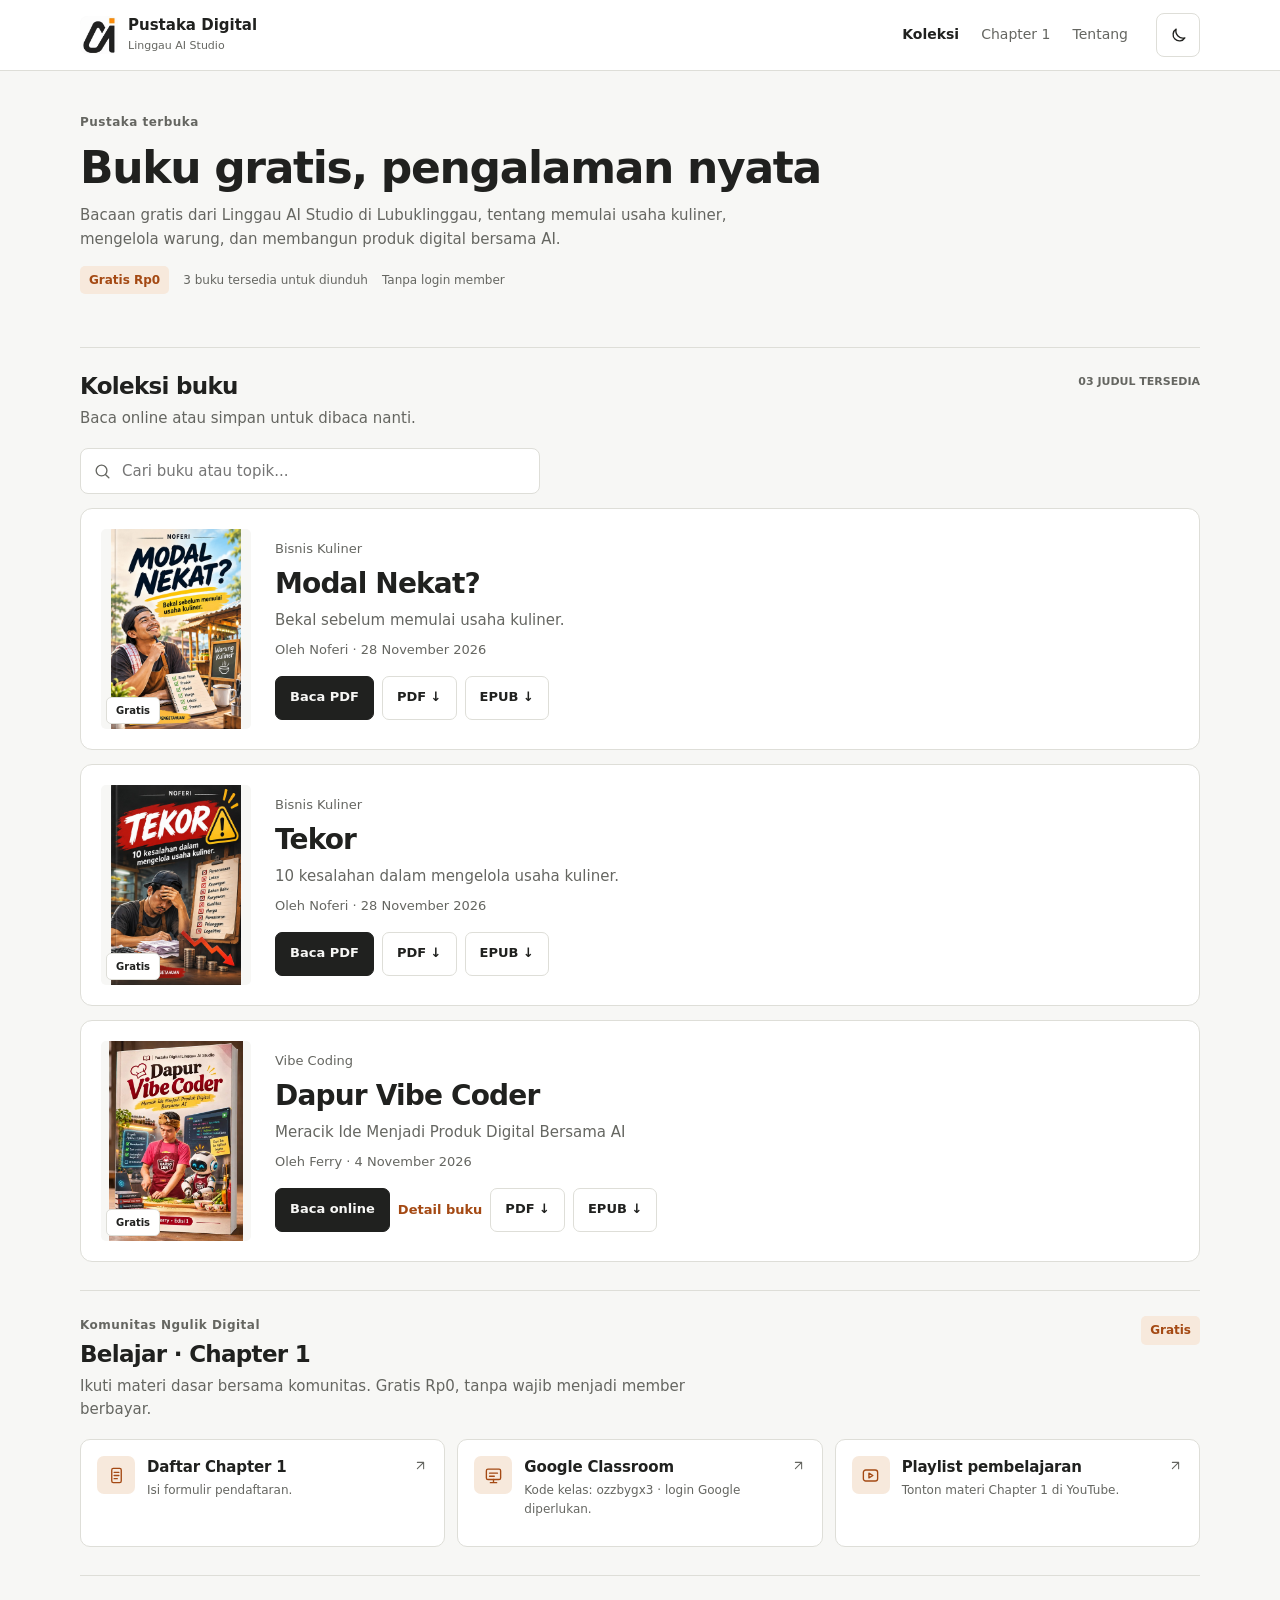
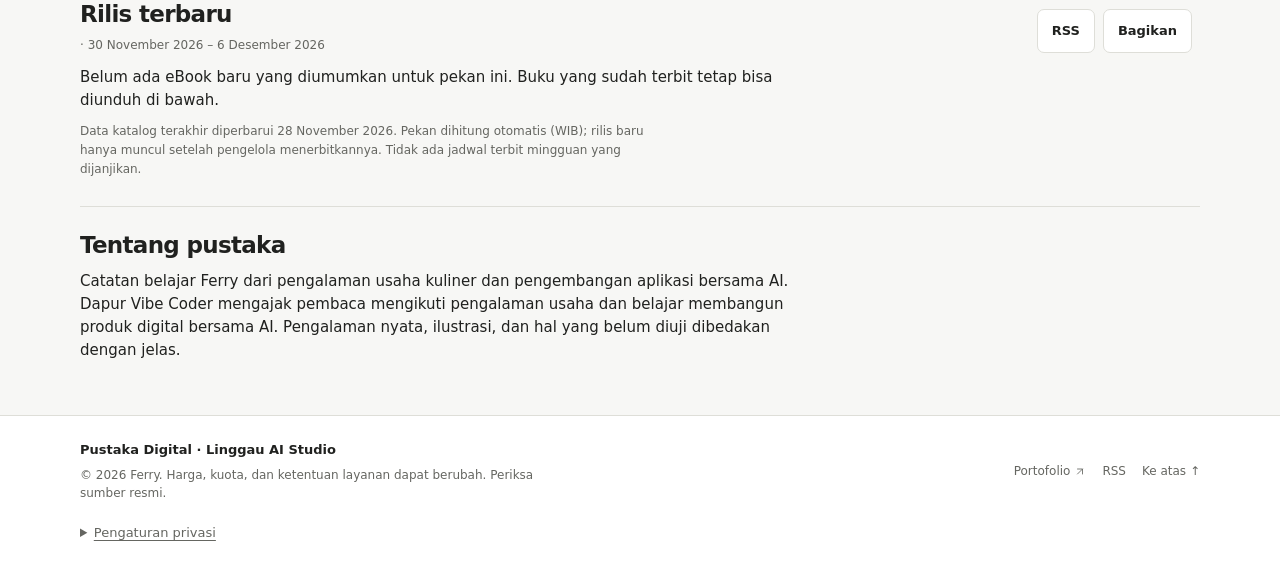
==== commit 63485e96: "Publish both culinary books in the existing Pustaka catalog" ====
--- a/index.html
+++ b/index.html
@@ -1 +1 @@
-<!doctype html><html lang="id"><head><meta charset="utf-8"><meta name="referrer" content="strict-origin"><meta name="viewport" content="width=device-width, initial-scale=1"><meta name="theme-color" content="#F7F7F5"><meta name="description" content="Dapur Vibe Coder, eBook gratis dari Linggau AI Studio di Lubuklinggau. Belajar membuat aplikasi UMKM bersama AI, baca online atau unduh PDF dan EPUB."><meta property="og:type" content="website"><meta property="og:title" content="Dapur Vibe Coder | eBook AI Gratis dari Lubuklinggau"><meta property="og:description" content="Dapur Vibe Coder, eBook gratis dari Linggau AI Studio di Lubuklinggau. Belajar membuat aplikasi UMKM bersama AI, baca online atau unduh PDF dan EPUB."><meta property="og:image" content="https://cuan74468-ux.github.io/buku-pintar-vibe-coder/Dapur_Vibe_Coder_Mockup.jpg"><meta property="og:url" content="https://cuan74468-ux.github.io/buku-pintar-vibe-coder/"><meta name="color-scheme" content="light dark"><title>Dapur Vibe Coder | eBook AI Gratis dari Lubuklinggau</title><link rel="canonical" href="https://cuan74468-ux.github.io/buku-pintar-vibe-coder/"><link rel="alternate" type="application/rss+xml" title="Rilis eBook Linggau AI Studio" href="feed.xml"><link rel="icon" href="assets/web/linggau-ai-logo.webp" type="image/webp" sizes="128x128"><link rel="stylesheet" href="css/site.css?v=20261128-studio-logo"><script defer src="js/analytics.js?v=20261128-privacy-footer"></script><script defer src="js/site.js?v=20261127-dapur"></script><script defer src="js/library.js?v=20261128-web"></script><meta property="og:locale" content="id_ID"><meta property="og:site_name" content="Pustaka Digital Linggau AI Studio"><meta property="og:image:alt" content="Sampul Dapur Vibe Coder Edisi 1"><meta name="twitter:card" content="summary_large_image"><meta name="twitter:title" content="Dapur Vibe Coder | eBook AI Gratis dari Lubuklinggau"><meta name="twitter:description" content="Dapur Vibe Coder, eBook gratis dari Linggau AI Studio di Lubuklinggau. Belajar membuat aplikasi UMKM bersama AI, baca online atau unduh PDF dan EPUB."><meta name="twitter:image" content="https://cuan74468-ux.github.io/buku-pintar-vibe-coder/Dapur_Vibe_Coder_Mockup.jpg"><meta name="twitter:image:alt" content="Sampul Dapur Vibe Coder Edisi 1"><meta name="msvalidate.01" content="8EEE8F0EE28D60FCB549FE2D41B4B8BF" /></head><body><a class="skip-link" href="#main">Lewati navigasi</a><div class="scroll-track" aria-hidden="true"><span id="scrollProgress"></span></div><header class="site-header" id="atas"><div class="container header-inner"><a class="logo" href="./"><span class="logo-icon"><img src="assets/web/linggau-ai-logo.webp" alt="" width="38" height="38"></span><span><strong>Pustaka Digital</strong><small>Linggau AI Studio</small></span></a><nav class="main-nav" aria-label="Navigasi utama"><a aria-current="page" href="./">Koleksi</a><a href="#chapter-1">Chapter 1</a><a href="#tentang">Tentang</a></nav><button id="themeToggle" class="theme-toggle" type="button" aria-label="Gunakan tema gelap" aria-pressed="false"><span class="icon-moon"><svg viewBox="0 0 24 24" fill="none" stroke="currentColor" stroke-width="1.7" stroke-linecap="round" stroke-linejoin="round" aria-hidden="true"><path d="M20 15A9 9 0 0 1 9 4a8 8 0 1 0 11 11z"/></svg></span><span class="icon-sun"><svg viewBox="0 0 24 24" fill="none" stroke="currentColor" stroke-width="1.7" stroke-linecap="round" stroke-linejoin="round" aria-hidden="true"><circle cx="12" cy="12" r="4"/><path d="M12 2v2m0 16v2M2 12h2m16 0h2m-3-7-1 1M6 18l-1 1M5 5l1 1m12 12 1 1"/></svg></span></button></div></header><main id="main" class="container main"><section class="intro"><span class="eyebrow">Pustaka terbuka</span><h1>Belajar vibe coding bersama Dapur Vibe Coder</h1><p>Buku gratis berbahasa Indonesia dari Linggau AI Studio di Lubuklinggau. Belajar membangun aplikasi UMKM bersama AI dari pengalaman nyata seorang pelaku usaha kuliner.</p><div class="intro-meta"><span class="tag">Gratis Rp0</span><span id="heroCounter">1 buku tersedia untuk diunduh</span><span>Tanpa login member</span></div></section><section id="katalog" class="section"><div class="section-heading"><div><h2>Koleksi buku</h2><p>Baca online atau simpan untuk dibaca nanti.</p></div><span class="muted" id="catalogCount">01 JUDUL TERSEDIA</span></div><div class="catalog-toolbar" id="catalogToolbar" hidden><label class="catalog-search"><svg viewBox="0 0 24 24" fill="none" stroke="currentColor" stroke-width="1.7" stroke-linecap="round" stroke-linejoin="round" aria-hidden="true"><circle cx="10.8" cy="10.8" r="6.8"/><path d="m16 16 4 4"/></svg><span class="visually-hidden">Cari judul eBook</span><input id="bookSearch" type="search" placeholder="Cari buku atau topik..." autocomplete="off"></label><span id="catalogSearchCount" aria-live="polite"></span></div><div class="books-grid" id="booksGrid" aria-live="polite"><article class="library-book" data-book-id="buku-pintar-vibe-coder-edisi-1"><a class="library-cover" href="buku-pintar-vibe-coder-edisi-1.html"><img src="assets/web/mockup.webp" width="480" height="720" alt="Sampul Dapur Vibe Coder Edisi 1"><span class="book-cover-tag">Gratis</span></a><div class="library-book-content"><span class="book-category">Vibe Coding / Edisi 1</span><h3><a href="buku-pintar-vibe-coder-edisi-1.html">Dapur Vibe Coder</a></h3><p>Meracik Ide Menjadi Produk Digital Bersama AI.</p><div class="book-byline">Ferry · 4 November 2026</div><div class="book-links"><a class="button primary" href="baca.html">Baca online <svg viewBox="0 0 24 24" fill="none" stroke="currentColor" stroke-width="1.7" stroke-linecap="round" stroke-linejoin="round" aria-hidden="true"><path d="M4 5h6a2 2 0 0 1 2 2v13a3 3 0 0 0-3-3H4zM20 5h-6a2 2 0 0 0-2 2v13a3 3 0 0 1 3-3h5z"/></svg></a><a class="button secondary" href="https://github.com/cuan74468-ux/buku-pintar-vibe-coder/releases/download/dapur-vibe-coder/Dapur_Vibe_Coder.pdf" download>PDF <svg viewBox="0 0 24 24" fill="none" stroke="currentColor" stroke-width="1.7" stroke-linecap="round" stroke-linejoin="round" aria-hidden="true"><path d="M12 3v12m-5-5 5 5 5-5M4 17v4h16v-4"/></svg></a><a class="button secondary" href="https://github.com/cuan74468-ux/buku-pintar-vibe-coder/releases/download/dapur-vibe-coder/Dapur_Vibe_Coder.epub" download>EPUB <svg viewBox="0 0 24 24" fill="none" stroke="currentColor" stroke-width="1.7" stroke-linecap="round" stroke-linejoin="round" aria-hidden="true"><path d="M12 3v12m-5-5 5 5 5-5M4 17v4h16v-4"/></svg></a><a class="text-link" href="buku-pintar-vibe-coder-edisi-1.html">Detail buku</a></div></div></article></div><p id="catalogError" hidden></p></section><section id="chapter-1" class="section education" aria-labelledby="chapterTitle"><div class="section-heading"><div><span class="eyebrow">Komunitas Ngulik Digital</span><h2 id="chapterTitle">Belajar · Chapter 1</h2><p>Ikuti materi dasar bersama komunitas. Gratis Rp0, tanpa wajib menjadi member berbayar.</p></div><span class="tag">Gratis</span></div><div class="education-grid"><a class="resource" href="https://docs.google.com/forms/d/e/1FAIpQLSfzESJyEBbfKCbc8-xBmmF4muhKqjSzf9E40__3sTAUe01NOA/viewform" target="_blank" rel="noopener noreferrer"><span class="resource-icon"><svg viewBox="0 0 24 24" fill="none" stroke="currentColor" stroke-width="1.7" stroke-linecap="round" stroke-linejoin="round" aria-hidden="true"><rect x="6" y="3" width="12" height="18" rx="2"/><path d="M9 8h6m-6 4h6m-6 4h4"/></svg></span><div><h3>Daftar Chapter 1</h3><p>Isi formulir pendaftaran.</p></div><svg viewBox="0 0 24 24" fill="none" stroke="currentColor" stroke-width="1.7" stroke-linecap="round" stroke-linejoin="round" aria-hidden="true"><path d="M7 17 17 7M7 7h10v10"/></svg></a><a class="resource" href="https://classroom.google.com/c/ODk4MzQ4OTEwMjc5?cjc=ozzbygx3" target="_blank" rel="noopener noreferrer"><span class="resource-icon"><svg viewBox="0 0 24 24" fill="none" stroke="currentColor" stroke-width="1.7" stroke-linecap="round" stroke-linejoin="round" aria-hidden="true"><rect x="3" y="4" width="18" height="13" rx="2"/><path d="M8 21h8m-4-4v4M7 9h10m-10 4h6"/></svg></span><div><h3>Google Classroom</h3><p>Kode kelas: ozzbygx3 · login Google diperlukan.</p></div><svg viewBox="0 0 24 24" fill="none" stroke="currentColor" stroke-width="1.7" stroke-linecap="round" stroke-linejoin="round" aria-hidden="true"><path d="M7 17 17 7M7 7h10v10"/></svg></a><a class="resource" href="https://youtube.com/playlist?list=PLcs3Kh8r8dmw&amp;si=dyqSEDlvtVQv7zWj" target="_blank" rel="noopener noreferrer"><span class="resource-icon"><svg viewBox="0 0 24 24" fill="none" stroke="currentColor" stroke-width="1.7" stroke-linecap="round" stroke-linejoin="round" aria-hidden="true"><rect x="3" y="5" width="18" height="14" rx="3"/><path d="m10 9 5 3-5 3z"/></svg></span><div><h3>Playlist pembelajaran</h3><p>Tonton materi Chapter 1 di YouTube.</p></div><svg viewBox="0 0 24 24" fill="none" stroke="currentColor" stroke-width="1.7" stroke-linecap="round" stroke-linejoin="round" aria-hidden="true"><path d="M7 17 17 7M7 7h10v10"/></svg></a></div></section><section id="minggu-ini" class="section updates"><div><h2>Rilis terbaru</h2><span id="weekLabel" class="muted">Pekan berjalan</span><p id="weekStatus" role="status">Informasi pekan berjalan sedang dimuat.</p><p id="weekHint" class="muted">Tidak ada jadwal terbit rutin yang dijanjikan.</p></div><div class="update-actions"><a class="button secondary" href="feed.xml">RSS</a><button id="shareLibrary" class="button secondary">Bagikan</button><span id="shareFeedback" aria-live="polite"></span></div></section><section id="tentang" class="section about"><h2>Tentang pustaka</h2><p>Catatan belajar Ferry dari pengalaman usaha kuliner dan pengembangan aplikasi bersama AI. Dapur Vibe Coder mengajak pembaca mengikuti pengalaman usaha dan belajar membangun produk digital bersama AI. Pengalaman nyata, ilustrasi, dan hal yang belum diuji dibedakan dengan jelas.</p><p id="comingTitle" hidden>Rak ini belum selesai.</p><p id="comingText" hidden></p></section></main><footer class="site-footer"><div class="container footer-inner"><div><strong>Pustaka Digital · Linggau AI Studio</strong><p>© 2026 Ferry. Harga, kuota, dan ketentuan layanan dapat berubah. Periksa sumber resmi.</p></div><nav aria-label="Tautan ekosistem"><a href="https://cuan74468-ux.github.io/">Portofolio <svg viewBox="0 0 24 24" fill="none" stroke="currentColor" stroke-width="1.7" stroke-linecap="round" stroke-linejoin="round" aria-hidden="true"><path d="M7 17 17 7M7 7h10v10"/></svg></a><a href="feed.xml">RSS</a><a href="#atas">Ke atas ↑</a></nav></div><details id="analyticsPreferences" class="container"><summary>Pengaturan privasi</summary><p>Google Analytics bersifat opsional. Jika diizinkan, Google dapat menggunakan cookie dan informasi perangkat untuk memahami penggunaan pustaka. Akses buku tetap gratis tanpa analitik. <a href="https://policies.google.com/privacy" rel="noopener noreferrer" target="_blank">Kebijakan privasi Google</a>.</p><p id="analyticsStatus" aria-live="polite">Analitik tidak aktif.</p><button type="button" class="button secondary" id="analyticsAccept">Izinkan analitik</button> <button type="button" class="button secondary" id="analyticsReject">Tolak analitik</button></details></footer><noscript><div class="container">JavaScript nonaktif. Unduh PDF atau EPUB melalui tautan yang tersedia.</div></noscript></body></html>+<!doctype html><html lang="id"><head><meta charset="utf-8"><meta name="referrer" content="strict-origin"><meta name="viewport" content="width=device-width, initial-scale=1"><meta name="theme-color" content="#F7F7F5"><meta name="description" content="Dapur Vibe Coder, eBook gratis dari Linggau AI Studio di Lubuklinggau. Belajar membuat aplikasi UMKM bersama AI, baca online atau unduh PDF dan EPUB."><meta property="og:type" content="website"><meta property="og:title" content="Dapur Vibe Coder | eBook AI Gratis dari Lubuklinggau"><meta property="og:description" content="Dapur Vibe Coder, eBook gratis dari Linggau AI Studio di Lubuklinggau. Belajar membuat aplikasi UMKM bersama AI, baca online atau unduh PDF dan EPUB."><meta property="og:image" content="https://cuan74468-ux.github.io/buku-pintar-vibe-coder/Dapur_Vibe_Coder_Mockup.jpg"><meta property="og:url" content="https://cuan74468-ux.github.io/buku-pintar-vibe-coder/"><meta name="color-scheme" content="light dark"><title>Dapur Vibe Coder | eBook AI Gratis dari Lubuklinggau</title><link rel="canonical" href="https://cuan74468-ux.github.io/buku-pintar-vibe-coder/"><link rel="alternate" type="application/rss+xml" title="Rilis eBook Linggau AI Studio" href="feed.xml"><link rel="icon" href="assets/web/linggau-ai-logo.webp" type="image/webp" sizes="128x128"><link rel="stylesheet" href="css/site.css?v=20261128-studio-logo"><script defer src="js/analytics.js?v=20261128-privacy-footer"></script><script defer src="js/site.js?v=20261127-dapur"></script><script defer src="js/library.js?v=20261128-koleksi3"></script><meta property="og:locale" content="id_ID"><meta property="og:site_name" content="Pustaka Digital Linggau AI Studio"><meta property="og:image:alt" content="Sampul Dapur Vibe Coder Edisi 1"><meta name="twitter:card" content="summary_large_image"><meta name="twitter:title" content="Dapur Vibe Coder | eBook AI Gratis dari Lubuklinggau"><meta name="twitter:description" content="Dapur Vibe Coder, eBook gratis dari Linggau AI Studio di Lubuklinggau. Belajar membuat aplikasi UMKM bersama AI, baca online atau unduh PDF dan EPUB."><meta name="twitter:image" content="https://cuan74468-ux.github.io/buku-pintar-vibe-coder/Dapur_Vibe_Coder_Mockup.jpg"><meta name="twitter:image:alt" content="Sampul Dapur Vibe Coder Edisi 1"><meta name="msvalidate.01" content="8EEE8F0EE28D60FCB549FE2D41B4B8BF" /></head><body><a class="skip-link" href="#main">Lewati navigasi</a><div class="scroll-track" aria-hidden="true"><span id="scrollProgress"></span></div><header class="site-header" id="atas"><div class="container header-inner"><a class="logo" href="./"><span class="logo-icon"><img src="assets/web/linggau-ai-logo.webp" alt="" width="38" height="38"></span><span><strong>Pustaka Digital</strong><small>Linggau AI Studio</small></span></a><nav class="main-nav" aria-label="Navigasi utama"><a aria-current="page" href="./">Koleksi</a><a href="#chapter-1">Chapter 1</a><a href="#tentang">Tentang</a></nav><button id="themeToggle" class="theme-toggle" type="button" aria-label="Gunakan tema gelap" aria-pressed="false"><span class="icon-moon"><svg viewBox="0 0 24 24" fill="none" stroke="currentColor" stroke-width="1.7" stroke-linecap="round" stroke-linejoin="round" aria-hidden="true"><path d="M20 15A9 9 0 0 1 9 4a8 8 0 1 0 11 11z"/></svg></span><span class="icon-sun"><svg viewBox="0 0 24 24" fill="none" stroke="currentColor" stroke-width="1.7" stroke-linecap="round" stroke-linejoin="round" aria-hidden="true"><circle cx="12" cy="12" r="4"/><path d="M12 2v2m0 16v2M2 12h2m16 0h2m-3-7-1 1M6 18l-1 1M5 5l1 1m12 12 1 1"/></svg></span></button></div></header><main id="main" class="container main"><section class="intro"><span class="eyebrow">Pustaka terbuka</span><h1>Buku gratis, pengalaman nyata</h1><p>Bacaan gratis dari Linggau AI Studio di Lubuklinggau, tentang memulai usaha kuliner, mengelola warung, dan membangun produk digital bersama AI.</p><div class="intro-meta"><span class="tag">Gratis Rp0</span><span id="heroCounter">3 buku tersedia untuk diunduh</span><span>Tanpa login member</span></div></section><section id="katalog" class="section"><div class="section-heading"><div><h2>Koleksi buku</h2><p>Baca online atau simpan untuk dibaca nanti.</p></div><span class="muted" id="catalogCount">03 JUDUL TERSEDIA</span></div><div class="catalog-toolbar" id="catalogToolbar" hidden><label class="catalog-search"><svg viewBox="0 0 24 24" fill="none" stroke="currentColor" stroke-width="1.7" stroke-linecap="round" stroke-linejoin="round" aria-hidden="true"><circle cx="10.8" cy="10.8" r="6.8"/><path d="m16 16 4 4"/></svg><span class="visually-hidden">Cari judul eBook</span><input id="bookSearch" type="search" placeholder="Cari buku atau topik..." autocomplete="off"></label><span id="catalogSearchCount" aria-live="polite"></span></div><div class="books-grid" id="booksGrid" aria-live="polite"><article class="library-book" data-book-id="buku-pintar-vibe-coder-edisi-1"><a class="library-cover" href="buku-pintar-vibe-coder-edisi-1.html"><img src="assets/web/mockup.webp" width="480" height="720" alt="Sampul Dapur Vibe Coder Edisi 1"><span class="book-cover-tag">Gratis</span></a><div class="library-book-content"><span class="book-category">Vibe Coding / Edisi 1</span><h3><a href="buku-pintar-vibe-coder-edisi-1.html">Dapur Vibe Coder</a></h3><p>Meracik Ide Menjadi Produk Digital Bersama AI.</p><div class="book-byline">Ferry · 4 November 2026</div><div class="book-links"><a class="button primary" href="baca.html">Baca online <svg viewBox="0 0 24 24" fill="none" stroke="currentColor" stroke-width="1.7" stroke-linecap="round" stroke-linejoin="round" aria-hidden="true"><path d="M4 5h6a2 2 0 0 1 2 2v13a3 3 0 0 0-3-3H4zM20 5h-6a2 2 0 0 0-2 2v13a3 3 0 0 1 3-3h5z"/></svg></a><a class="button secondary" href="https://github.com/cuan74468-ux/buku-pintar-vibe-coder/releases/download/dapur-vibe-coder/Dapur_Vibe_Coder.pdf" download>PDF <svg viewBox="0 0 24 24" fill="none" stroke="currentColor" stroke-width="1.7" stroke-linecap="round" stroke-linejoin="round" aria-hidden="true"><path d="M12 3v12m-5-5 5 5 5-5M4 17v4h16v-4"/></svg></a><a class="button secondary" href="https://github.com/cuan74468-ux/buku-pintar-vibe-coder/releases/download/dapur-vibe-coder/Dapur_Vibe_Coder.epub" download>EPUB <svg viewBox="0 0 24 24" fill="none" stroke="currentColor" stroke-width="1.7" stroke-linecap="round" stroke-linejoin="round" aria-hidden="true"><path d="M12 3v12m-5-5 5 5 5-5M4 17v4h16v-4"/></svg></a><a class="text-link" href="buku-pintar-vibe-coder-edisi-1.html">Detail buku</a></div></div></article><article class="library-book" data-book-id="modal-nekat"><a class="library-cover" href="modal-nekat.pdf" aria-label="Baca Modal Nekat?"><img src="modal-nekat-cover.jpg" alt="Sampul Modal Nekat?" loading="lazy"><span class="book-cover-tag">Gratis</span></a><div class="library-book-content"><span class="book-category">Bisnis Kuliner</span><h3><a href="modal-nekat.pdf">Modal Nekat?</a></h3><p>Bekal sebelum memulai usaha kuliner.</p><div class="book-byline">Oleh Noferi · 28 November 2026</div><div class="book-links"><a class="primary" href="modal-nekat.pdf">Baca PDF</a><a href="modal-nekat.pdf" download>PDF ↓</a><a href="modal-nekat.epub" download>EPUB ↓</a></div></div></article><article class="library-book" data-book-id="tekor"><a class="library-cover" href="tekor.pdf" aria-label="Baca Tekor"><img src="tekor-cover.jpg" alt="Sampul Tekor" loading="lazy"><span class="book-cover-tag">Gratis</span></a><div class="library-book-content"><span class="book-category">Bisnis Kuliner</span><h3><a href="tekor.pdf">Tekor</a></h3><p>10 kesalahan dalam mengelola usaha kuliner.</p><div class="book-byline">Oleh Noferi · 28 November 2026</div><div class="book-links"><a class="primary" href="tekor.pdf">Baca PDF</a><a href="tekor.pdf" download>PDF ↓</a><a href="tekor.epub" download>EPUB ↓</a></div></div></article></div><p id="catalogError" hidden></p></section><section id="chapter-1" class="section education" aria-labelledby="chapterTitle"><div class="section-heading"><div><span class="eyebrow">Komunitas Ngulik Digital</span><h2 id="chapterTitle">Belajar · Chapter 1</h2><p>Ikuti materi dasar bersama komunitas. Gratis Rp0, tanpa wajib menjadi member berbayar.</p></div><span class="tag">Gratis</span></div><div class="education-grid"><a class="resource" href="https://docs.google.com/forms/d/e/1FAIpQLSfzESJyEBbfKCbc8-xBmmF4muhKqjSzf9E40__3sTAUe01NOA/viewform" target="_blank" rel="noopener noreferrer"><span class="resource-icon"><svg viewBox="0 0 24 24" fill="none" stroke="currentColor" stroke-width="1.7" stroke-linecap="round" stroke-linejoin="round" aria-hidden="true"><rect x="6" y="3" width="12" height="18" rx="2"/><path d="M9 8h6m-6 4h6m-6 4h4"/></svg></span><div><h3>Daftar Chapter 1</h3><p>Isi formulir pendaftaran.</p></div><svg viewBox="0 0 24 24" fill="none" stroke="currentColor" stroke-width="1.7" stroke-linecap="round" stroke-linejoin="round" aria-hidden="true"><path d="M7 17 17 7M7 7h10v10"/></svg></a><a class="resource" href="https://classroom.google.com/c/ODk4MzQ4OTEwMjc5?cjc=ozzbygx3" target="_blank" rel="noopener noreferrer"><span class="resource-icon"><svg viewBox="0 0 24 24" fill="none" stroke="currentColor" stroke-width="1.7" stroke-linecap="round" stroke-linejoin="round" aria-hidden="true"><rect x="3" y="4" width="18" height="13" rx="2"/><path d="M8 21h8m-4-4v4M7 9h10m-10 4h6"/></svg></span><div><h3>Google Classroom</h3><p>Kode kelas: ozzbygx3 · login Google diperlukan.</p></div><svg viewBox="0 0 24 24" fill="none" stroke="currentColor" stroke-width="1.7" stroke-linecap="round" stroke-linejoin="round" aria-hidden="true"><path d="M7 17 17 7M7 7h10v10"/></svg></a><a class="resource" href="https://youtube.com/playlist?list=PLcs3Kh8r8dmw&amp;si=dyqSEDlvtVQv7zWj" target="_blank" rel="noopener noreferrer"><span class="resource-icon"><svg viewBox="0 0 24 24" fill="none" stroke="currentColor" stroke-width="1.7" stroke-linecap="round" stroke-linejoin="round" aria-hidden="true"><rect x="3" y="5" width="18" height="14" rx="3"/><path d="m10 9 5 3-5 3z"/></svg></span><div><h3>Playlist pembelajaran</h3><p>Tonton materi Chapter 1 di YouTube.</p></div><svg viewBox="0 0 24 24" fill="none" stroke="currentColor" stroke-width="1.7" stroke-linecap="round" stroke-linejoin="round" aria-hidden="true"><path d="M7 17 17 7M7 7h10v10"/></svg></a></div></section><section id="minggu-ini" class="section updates"><div><h2>Rilis terbaru</h2><span id="weekLabel" class="muted">Pekan berjalan</span><p id="weekStatus" role="status">Informasi pekan berjalan sedang dimuat.</p><p id="weekHint" class="muted">Tidak ada jadwal terbit rutin yang dijanjikan.</p></div><div class="update-actions"><a class="button secondary" href="feed.xml">RSS</a><button id="shareLibrary" class="button secondary">Bagikan</button><span id="shareFeedback" aria-live="polite"></span></div></section><section id="tentang" class="section about"><h2>Tentang pustaka</h2><p>Catatan belajar Ferry dari pengalaman usaha kuliner dan pengembangan aplikasi bersama AI. Dapur Vibe Coder mengajak pembaca mengikuti pengalaman usaha dan belajar membangun produk digital bersama AI. Pengalaman nyata, ilustrasi, dan hal yang belum diuji dibedakan dengan jelas.</p><p id="comingTitle" hidden>Rak ini belum selesai.</p><p id="comingText" hidden></p></section></main><footer class="site-footer"><div class="container footer-inner"><div><strong>Pustaka Digital · Linggau AI Studio</strong><p>© 2026 Ferry. Harga, kuota, dan ketentuan layanan dapat berubah. Periksa sumber resmi.</p></div><nav aria-label="Tautan ekosistem"><a href="https://cuan74468-ux.github.io/">Portofolio <svg viewBox="0 0 24 24" fill="none" stroke="currentColor" stroke-width="1.7" stroke-linecap="round" stroke-linejoin="round" aria-hidden="true"><path d="M7 17 17 7M7 7h10v10"/></svg></a><a href="feed.xml">RSS</a><a href="#atas">Ke atas ↑</a></nav></div><details id="analyticsPreferences" class="container"><summary>Pengaturan privasi</summary><p>Google Analytics bersifat opsional. Jika diizinkan, Google dapat menggunakan cookie dan informasi perangkat untuk memahami penggunaan pustaka. Akses buku tetap gratis tanpa analitik. <a href="https://policies.google.com/privacy" rel="noopener noreferrer" target="_blank">Kebijakan privasi Google</a>.</p><p id="analyticsStatus" aria-live="polite">Analitik tidak aktif.</p><button type="button" class="button secondary" id="analyticsAccept">Izinkan analitik</button> <button type="button" class="button secondary" id="analyticsReject">Tolak analitik</button></details></footer><noscript><div class="container">JavaScript nonaktif. Unduh PDF atau EPUB melalui tautan yang tersedia.</div></noscript></body></html>
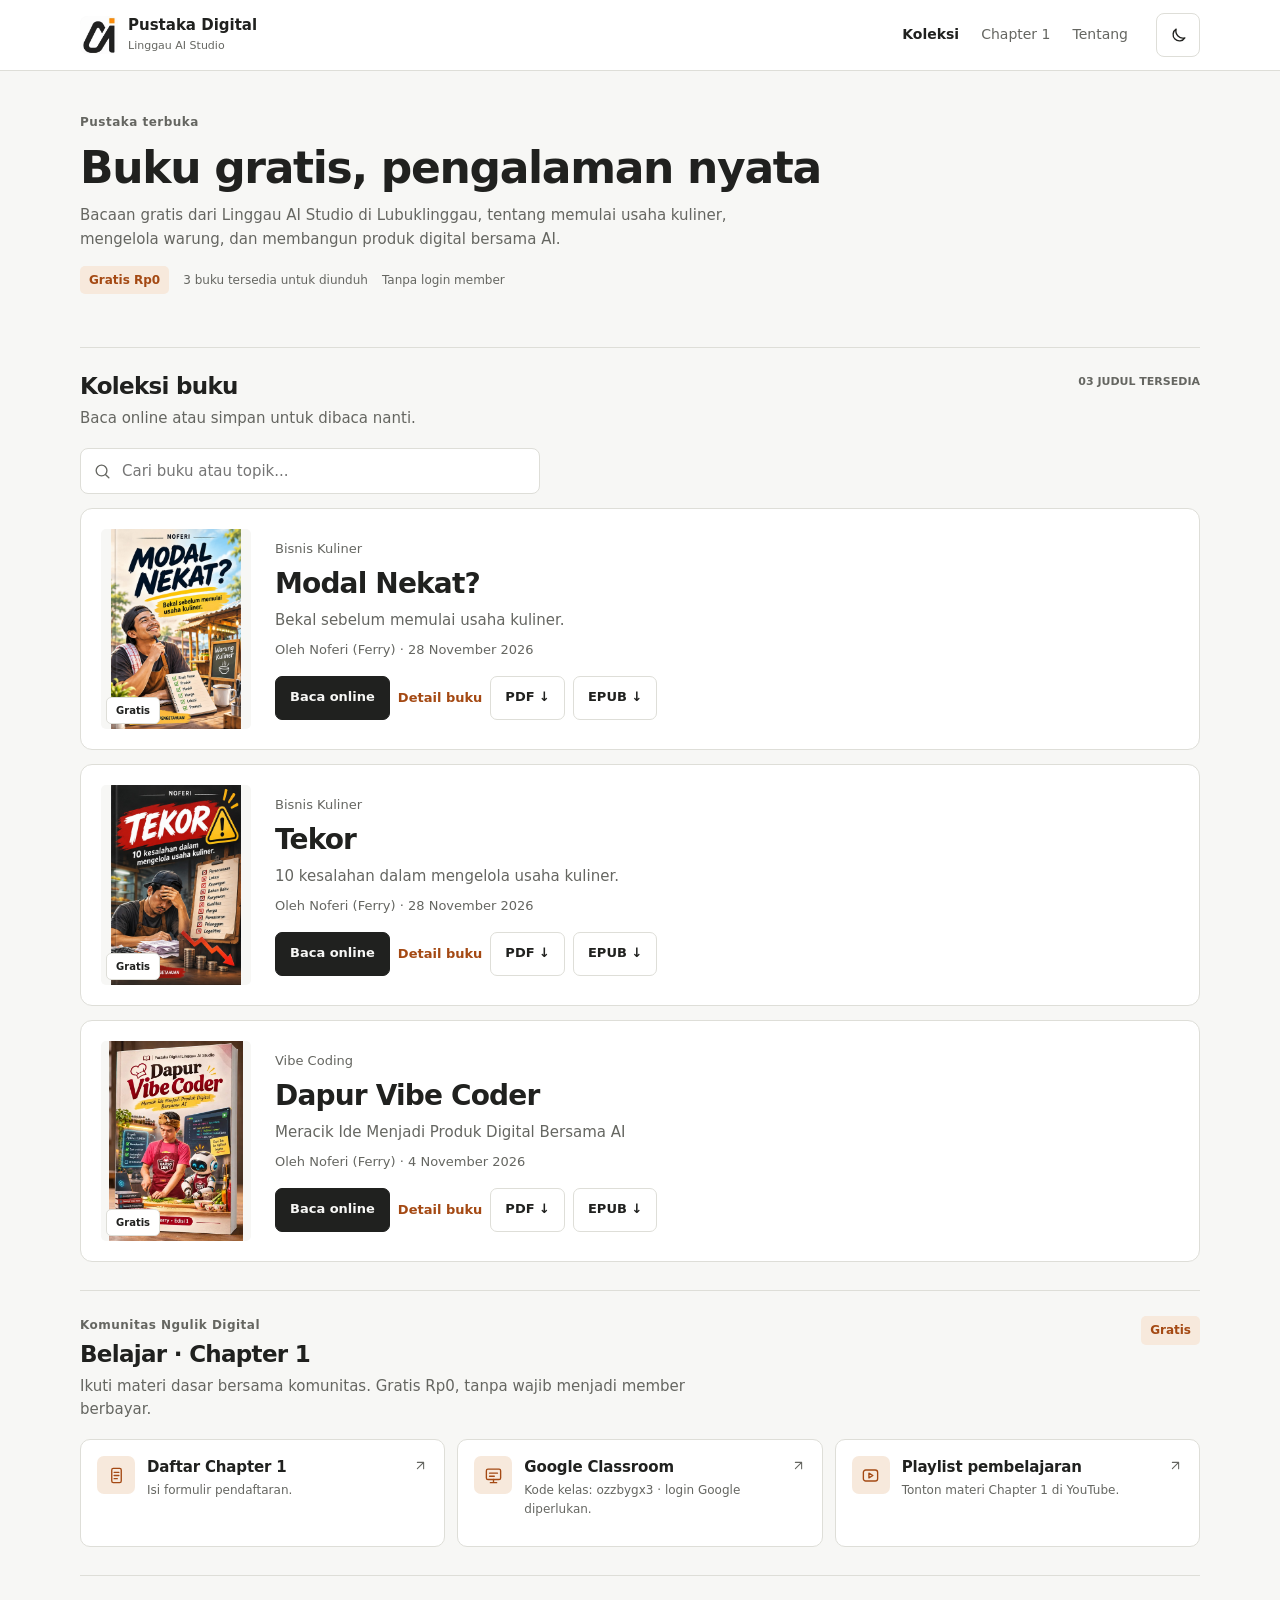
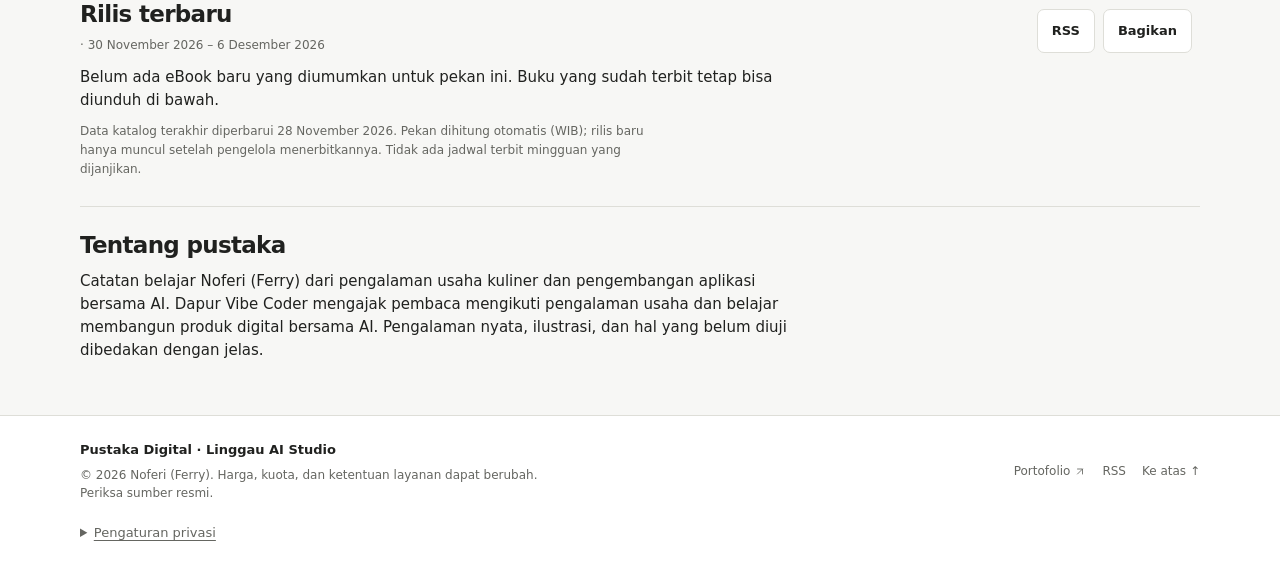
==== commit 1d9c872e: "Unify author identity and add complete detail and EPUB readers for all books" ====
--- a/index.html
+++ b/index.html
@@ -1 +1 @@
-<!doctype html><html lang="id"><head><meta charset="utf-8"><meta name="referrer" content="strict-origin"><meta name="viewport" content="width=device-width, initial-scale=1"><meta name="theme-color" content="#F7F7F5"><meta name="description" content="Dapur Vibe Coder, eBook gratis dari Linggau AI Studio di Lubuklinggau. Belajar membuat aplikasi UMKM bersama AI, baca online atau unduh PDF dan EPUB."><meta property="og:type" content="website"><meta property="og:title" content="Dapur Vibe Coder | eBook AI Gratis dari Lubuklinggau"><meta property="og:description" content="Dapur Vibe Coder, eBook gratis dari Linggau AI Studio di Lubuklinggau. Belajar membuat aplikasi UMKM bersama AI, baca online atau unduh PDF dan EPUB."><meta property="og:image" content="https://cuan74468-ux.github.io/buku-pintar-vibe-coder/Dapur_Vibe_Coder_Mockup.jpg"><meta property="og:url" content="https://cuan74468-ux.github.io/buku-pintar-vibe-coder/"><meta name="color-scheme" content="light dark"><title>Dapur Vibe Coder | eBook AI Gratis dari Lubuklinggau</title><link rel="canonical" href="https://cuan74468-ux.github.io/buku-pintar-vibe-coder/"><link rel="alternate" type="application/rss+xml" title="Rilis eBook Linggau AI Studio" href="feed.xml"><link rel="icon" href="assets/web/linggau-ai-logo.webp" type="image/webp" sizes="128x128"><link rel="stylesheet" href="css/site.css?v=20261128-studio-logo"><script defer src="js/analytics.js?v=20261128-privacy-footer"></script><script defer src="js/site.js?v=20261127-dapur"></script><script defer src="js/library.js?v=20261128-koleksi3"></script><meta property="og:locale" content="id_ID"><meta property="og:site_name" content="Pustaka Digital Linggau AI Studio"><meta property="og:image:alt" content="Sampul Dapur Vibe Coder Edisi 1"><meta name="twitter:card" content="summary_large_image"><meta name="twitter:title" content="Dapur Vibe Coder | eBook AI Gratis dari Lubuklinggau"><meta name="twitter:description" content="Dapur Vibe Coder, eBook gratis dari Linggau AI Studio di Lubuklinggau. Belajar membuat aplikasi UMKM bersama AI, baca online atau unduh PDF dan EPUB."><meta name="twitter:image" content="https://cuan74468-ux.github.io/buku-pintar-vibe-coder/Dapur_Vibe_Coder_Mockup.jpg"><meta name="twitter:image:alt" content="Sampul Dapur Vibe Coder Edisi 1"><meta name="msvalidate.01" content="8EEE8F0EE28D60FCB549FE2D41B4B8BF" /></head><body><a class="skip-link" href="#main">Lewati navigasi</a><div class="scroll-track" aria-hidden="true"><span id="scrollProgress"></span></div><header class="site-header" id="atas"><div class="container header-inner"><a class="logo" href="./"><span class="logo-icon"><img src="assets/web/linggau-ai-logo.webp" alt="" width="38" height="38"></span><span><strong>Pustaka Digital</strong><small>Linggau AI Studio</small></span></a><nav class="main-nav" aria-label="Navigasi utama"><a aria-current="page" href="./">Koleksi</a><a href="#chapter-1">Chapter 1</a><a href="#tentang">Tentang</a></nav><button id="themeToggle" class="theme-toggle" type="button" aria-label="Gunakan tema gelap" aria-pressed="false"><span class="icon-moon"><svg viewBox="0 0 24 24" fill="none" stroke="currentColor" stroke-width="1.7" stroke-linecap="round" stroke-linejoin="round" aria-hidden="true"><path d="M20 15A9 9 0 0 1 9 4a8 8 0 1 0 11 11z"/></svg></span><span class="icon-sun"><svg viewBox="0 0 24 24" fill="none" stroke="currentColor" stroke-width="1.7" stroke-linecap="round" stroke-linejoin="round" aria-hidden="true"><circle cx="12" cy="12" r="4"/><path d="M12 2v2m0 16v2M2 12h2m16 0h2m-3-7-1 1M6 18l-1 1M5 5l1 1m12 12 1 1"/></svg></span></button></div></header><main id="main" class="container main"><section class="intro"><span class="eyebrow">Pustaka terbuka</span><h1>Buku gratis, pengalaman nyata</h1><p>Bacaan gratis dari Linggau AI Studio di Lubuklinggau, tentang memulai usaha kuliner, mengelola warung, dan membangun produk digital bersama AI.</p><div class="intro-meta"><span class="tag">Gratis Rp0</span><span id="heroCounter">3 buku tersedia untuk diunduh</span><span>Tanpa login member</span></div></section><section id="katalog" class="section"><div class="section-heading"><div><h2>Koleksi buku</h2><p>Baca online atau simpan untuk dibaca nanti.</p></div><span class="muted" id="catalogCount">03 JUDUL TERSEDIA</span></div><div class="catalog-toolbar" id="catalogToolbar" hidden><label class="catalog-search"><svg viewBox="0 0 24 24" fill="none" stroke="currentColor" stroke-width="1.7" stroke-linecap="round" stroke-linejoin="round" aria-hidden="true"><circle cx="10.8" cy="10.8" r="6.8"/><path d="m16 16 4 4"/></svg><span class="visually-hidden">Cari judul eBook</span><input id="bookSearch" type="search" placeholder="Cari buku atau topik..." autocomplete="off"></label><span id="catalogSearchCount" aria-live="polite"></span></div><div class="books-grid" id="booksGrid" aria-live="polite"><article class="library-book" data-book-id="buku-pintar-vibe-coder-edisi-1"><a class="library-cover" href="buku-pintar-vibe-coder-edisi-1.html"><img src="assets/web/mockup.webp" width="480" height="720" alt="Sampul Dapur Vibe Coder Edisi 1"><span class="book-cover-tag">Gratis</span></a><div class="library-book-content"><span class="book-category">Vibe Coding / Edisi 1</span><h3><a href="buku-pintar-vibe-coder-edisi-1.html">Dapur Vibe Coder</a></h3><p>Meracik Ide Menjadi Produk Digital Bersama AI.</p><div class="book-byline">Ferry · 4 November 2026</div><div class="book-links"><a class="button primary" href="baca.html">Baca online <svg viewBox="0 0 24 24" fill="none" stroke="currentColor" stroke-width="1.7" stroke-linecap="round" stroke-linejoin="round" aria-hidden="true"><path d="M4 5h6a2 2 0 0 1 2 2v13a3 3 0 0 0-3-3H4zM20 5h-6a2 2 0 0 0-2 2v13a3 3 0 0 1 3-3h5z"/></svg></a><a class="button secondary" href="https://github.com/cuan74468-ux/buku-pintar-vibe-coder/releases/download/dapur-vibe-coder/Dapur_Vibe_Coder.pdf" download>PDF <svg viewBox="0 0 24 24" fill="none" stroke="currentColor" stroke-width="1.7" stroke-linecap="round" stroke-linejoin="round" aria-hidden="true"><path d="M12 3v12m-5-5 5 5 5-5M4 17v4h16v-4"/></svg></a><a class="button secondary" href="https://github.com/cuan74468-ux/buku-pintar-vibe-coder/releases/download/dapur-vibe-coder/Dapur_Vibe_Coder.epub" download>EPUB <svg viewBox="0 0 24 24" fill="none" stroke="currentColor" stroke-width="1.7" stroke-linecap="round" stroke-linejoin="round" aria-hidden="true"><path d="M12 3v12m-5-5 5 5 5-5M4 17v4h16v-4"/></svg></a><a class="text-link" href="buku-pintar-vibe-coder-edisi-1.html">Detail buku</a></div></div></article><article class="library-book" data-book-id="modal-nekat"><a class="library-cover" href="modal-nekat.pdf" aria-label="Baca Modal Nekat?"><img src="modal-nekat-cover.jpg" alt="Sampul Modal Nekat?" loading="lazy"><span class="book-cover-tag">Gratis</span></a><div class="library-book-content"><span class="book-category">Bisnis Kuliner</span><h3><a href="modal-nekat.pdf">Modal Nekat?</a></h3><p>Bekal sebelum memulai usaha kuliner.</p><div class="book-byline">Oleh Noferi · 28 November 2026</div><div class="book-links"><a class="primary" href="modal-nekat.pdf">Baca PDF</a><a href="modal-nekat.pdf" download>PDF ↓</a><a href="modal-nekat.epub" download>EPUB ↓</a></div></div></article><article class="library-book" data-book-id="tekor"><a class="library-cover" href="tekor.pdf" aria-label="Baca Tekor"><img src="tekor-cover.jpg" alt="Sampul Tekor" loading="lazy"><span class="book-cover-tag">Gratis</span></a><div class="library-book-content"><span class="book-category">Bisnis Kuliner</span><h3><a href="tekor.pdf">Tekor</a></h3><p>10 kesalahan dalam mengelola usaha kuliner.</p><div class="book-byline">Oleh Noferi · 28 November 2026</div><div class="book-links"><a class="primary" href="tekor.pdf">Baca PDF</a><a href="tekor.pdf" download>PDF ↓</a><a href="tekor.epub" download>EPUB ↓</a></div></div></article></div><p id="catalogError" hidden></p></section><section id="chapter-1" class="section education" aria-labelledby="chapterTitle"><div class="section-heading"><div><span class="eyebrow">Komunitas Ngulik Digital</span><h2 id="chapterTitle">Belajar · Chapter 1</h2><p>Ikuti materi dasar bersama komunitas. Gratis Rp0, tanpa wajib menjadi member berbayar.</p></div><span class="tag">Gratis</span></div><div class="education-grid"><a class="resource" href="https://docs.google.com/forms/d/e/1FAIpQLSfzESJyEBbfKCbc8-xBmmF4muhKqjSzf9E40__3sTAUe01NOA/viewform" target="_blank" rel="noopener noreferrer"><span class="resource-icon"><svg viewBox="0 0 24 24" fill="none" stroke="currentColor" stroke-width="1.7" stroke-linecap="round" stroke-linejoin="round" aria-hidden="true"><rect x="6" y="3" width="12" height="18" rx="2"/><path d="M9 8h6m-6 4h6m-6 4h4"/></svg></span><div><h3>Daftar Chapter 1</h3><p>Isi formulir pendaftaran.</p></div><svg viewBox="0 0 24 24" fill="none" stroke="currentColor" stroke-width="1.7" stroke-linecap="round" stroke-linejoin="round" aria-hidden="true"><path d="M7 17 17 7M7 7h10v10"/></svg></a><a class="resource" href="https://classroom.google.com/c/ODk4MzQ4OTEwMjc5?cjc=ozzbygx3" target="_blank" rel="noopener noreferrer"><span class="resource-icon"><svg viewBox="0 0 24 24" fill="none" stroke="currentColor" stroke-width="1.7" stroke-linecap="round" stroke-linejoin="round" aria-hidden="true"><rect x="3" y="4" width="18" height="13" rx="2"/><path d="M8 21h8m-4-4v4M7 9h10m-10 4h6"/></svg></span><div><h3>Google Classroom</h3><p>Kode kelas: ozzbygx3 · login Google diperlukan.</p></div><svg viewBox="0 0 24 24" fill="none" stroke="currentColor" stroke-width="1.7" stroke-linecap="round" stroke-linejoin="round" aria-hidden="true"><path d="M7 17 17 7M7 7h10v10"/></svg></a><a class="resource" href="https://youtube.com/playlist?list=PLcs3Kh8r8dmw&amp;si=dyqSEDlvtVQv7zWj" target="_blank" rel="noopener noreferrer"><span class="resource-icon"><svg viewBox="0 0 24 24" fill="none" stroke="currentColor" stroke-width="1.7" stroke-linecap="round" stroke-linejoin="round" aria-hidden="true"><rect x="3" y="5" width="18" height="14" rx="3"/><path d="m10 9 5 3-5 3z"/></svg></span><div><h3>Playlist pembelajaran</h3><p>Tonton materi Chapter 1 di YouTube.</p></div><svg viewBox="0 0 24 24" fill="none" stroke="currentColor" stroke-width="1.7" stroke-linecap="round" stroke-linejoin="round" aria-hidden="true"><path d="M7 17 17 7M7 7h10v10"/></svg></a></div></section><section id="minggu-ini" class="section updates"><div><h2>Rilis terbaru</h2><span id="weekLabel" class="muted">Pekan berjalan</span><p id="weekStatus" role="status">Informasi pekan berjalan sedang dimuat.</p><p id="weekHint" class="muted">Tidak ada jadwal terbit rutin yang dijanjikan.</p></div><div class="update-actions"><a class="button secondary" href="feed.xml">RSS</a><button id="shareLibrary" class="button secondary">Bagikan</button><span id="shareFeedback" aria-live="polite"></span></div></section><section id="tentang" class="section about"><h2>Tentang pustaka</h2><p>Catatan belajar Ferry dari pengalaman usaha kuliner dan pengembangan aplikasi bersama AI. Dapur Vibe Coder mengajak pembaca mengikuti pengalaman usaha dan belajar membangun produk digital bersama AI. Pengalaman nyata, ilustrasi, dan hal yang belum diuji dibedakan dengan jelas.</p><p id="comingTitle" hidden>Rak ini belum selesai.</p><p id="comingText" hidden></p></section></main><footer class="site-footer"><div class="container footer-inner"><div><strong>Pustaka Digital · Linggau AI Studio</strong><p>© 2026 Ferry. Harga, kuota, dan ketentuan layanan dapat berubah. Periksa sumber resmi.</p></div><nav aria-label="Tautan ekosistem"><a href="https://cuan74468-ux.github.io/">Portofolio <svg viewBox="0 0 24 24" fill="none" stroke="currentColor" stroke-width="1.7" stroke-linecap="round" stroke-linejoin="round" aria-hidden="true"><path d="M7 17 17 7M7 7h10v10"/></svg></a><a href="feed.xml">RSS</a><a href="#atas">Ke atas ↑</a></nav></div><details id="analyticsPreferences" class="container"><summary>Pengaturan privasi</summary><p>Google Analytics bersifat opsional. Jika diizinkan, Google dapat menggunakan cookie dan informasi perangkat untuk memahami penggunaan pustaka. Akses buku tetap gratis tanpa analitik. <a href="https://policies.google.com/privacy" rel="noopener noreferrer" target="_blank">Kebijakan privasi Google</a>.</p><p id="analyticsStatus" aria-live="polite">Analitik tidak aktif.</p><button type="button" class="button secondary" id="analyticsAccept">Izinkan analitik</button> <button type="button" class="button secondary" id="analyticsReject">Tolak analitik</button></details></footer><noscript><div class="container">JavaScript nonaktif. Unduh PDF atau EPUB melalui tautan yang tersedia.</div></noscript></body></html>+<!doctype html><html lang="id"><head><meta charset="utf-8"><meta name="referrer" content="strict-origin"><meta name="viewport" content="width=device-width, initial-scale=1"><meta name="theme-color" content="#F7F7F5"><meta name="description" content="Dapur Vibe Coder, eBook gratis dari Linggau AI Studio di Lubuklinggau. Belajar membuat aplikasi UMKM bersama AI, baca online atau unduh PDF dan EPUB."><meta property="og:type" content="website"><meta property="og:title" content="Dapur Vibe Coder | eBook AI Gratis dari Lubuklinggau"><meta property="og:description" content="Dapur Vibe Coder, eBook gratis dari Linggau AI Studio di Lubuklinggau. Belajar membuat aplikasi UMKM bersama AI, baca online atau unduh PDF dan EPUB."><meta property="og:image" content="https://cuan74468-ux.github.io/buku-pintar-vibe-coder/Dapur_Vibe_Coder_Mockup.jpg"><meta property="og:url" content="https://cuan74468-ux.github.io/buku-pintar-vibe-coder/"><meta name="color-scheme" content="light dark"><title>Dapur Vibe Coder | eBook AI Gratis dari Lubuklinggau</title><link rel="canonical" href="https://cuan74468-ux.github.io/buku-pintar-vibe-coder/"><link rel="alternate" type="application/rss+xml" title="Rilis eBook Linggau AI Studio" href="feed.xml"><link rel="icon" href="assets/web/linggau-ai-logo.webp" type="image/webp" sizes="128x128"><link rel="stylesheet" href="css/site.css?v=20261128-studio-logo"><script defer src="js/analytics.js?v=20261128-privacy-footer"></script><script defer src="js/site.js?v=20261127-dapur"></script><script defer src="js/library.js?v=20261128-detail3"></script><meta property="og:locale" content="id_ID"><meta property="og:site_name" content="Pustaka Digital Linggau AI Studio"><meta property="og:image:alt" content="Sampul Dapur Vibe Coder Edisi 1"><meta name="twitter:card" content="summary_large_image"><meta name="twitter:title" content="Dapur Vibe Coder | eBook AI Gratis dari Lubuklinggau"><meta name="twitter:description" content="Dapur Vibe Coder, eBook gratis dari Linggau AI Studio di Lubuklinggau. Belajar membuat aplikasi UMKM bersama AI, baca online atau unduh PDF dan EPUB."><meta name="twitter:image" content="https://cuan74468-ux.github.io/buku-pintar-vibe-coder/Dapur_Vibe_Coder_Mockup.jpg"><meta name="twitter:image:alt" content="Sampul Dapur Vibe Coder Edisi 1"><meta name="msvalidate.01" content="8EEE8F0EE28D60FCB549FE2D41B4B8BF" /></head><body><a class="skip-link" href="#main">Lewati navigasi</a><div class="scroll-track" aria-hidden="true"><span id="scrollProgress"></span></div><header class="site-header" id="atas"><div class="container header-inner"><a class="logo" href="./"><span class="logo-icon"><img src="assets/web/linggau-ai-logo.webp" alt="" width="38" height="38"></span><span><strong>Pustaka Digital</strong><small>Linggau AI Studio</small></span></a><nav class="main-nav" aria-label="Navigasi utama"><a aria-current="page" href="./">Koleksi</a><a href="#chapter-1">Chapter 1</a><a href="#tentang">Tentang</a></nav><button id="themeToggle" class="theme-toggle" type="button" aria-label="Gunakan tema gelap" aria-pressed="false"><span class="icon-moon"><svg viewBox="0 0 24 24" fill="none" stroke="currentColor" stroke-width="1.7" stroke-linecap="round" stroke-linejoin="round" aria-hidden="true"><path d="M20 15A9 9 0 0 1 9 4a8 8 0 1 0 11 11z"/></svg></span><span class="icon-sun"><svg viewBox="0 0 24 24" fill="none" stroke="currentColor" stroke-width="1.7" stroke-linecap="round" stroke-linejoin="round" aria-hidden="true"><circle cx="12" cy="12" r="4"/><path d="M12 2v2m0 16v2M2 12h2m16 0h2m-3-7-1 1M6 18l-1 1M5 5l1 1m12 12 1 1"/></svg></span></button></div></header><main id="main" class="container main"><section class="intro"><span class="eyebrow">Pustaka terbuka</span><h1>Buku gratis, pengalaman nyata</h1><p>Bacaan gratis dari Linggau AI Studio di Lubuklinggau, tentang memulai usaha kuliner, mengelola warung, dan membangun produk digital bersama AI.</p><div class="intro-meta"><span class="tag">Gratis Rp0</span><span id="heroCounter">3 buku tersedia untuk diunduh</span><span>Tanpa login member</span></div></section><section id="katalog" class="section"><div class="section-heading"><div><h2>Koleksi buku</h2><p>Baca online atau simpan untuk dibaca nanti.</p></div><span class="muted" id="catalogCount">03 JUDUL TERSEDIA</span></div><div class="catalog-toolbar" id="catalogToolbar" hidden><label class="catalog-search"><svg viewBox="0 0 24 24" fill="none" stroke="currentColor" stroke-width="1.7" stroke-linecap="round" stroke-linejoin="round" aria-hidden="true"><circle cx="10.8" cy="10.8" r="6.8"/><path d="m16 16 4 4"/></svg><span class="visually-hidden">Cari judul eBook</span><input id="bookSearch" type="search" placeholder="Cari buku atau topik..." autocomplete="off"></label><span id="catalogSearchCount" aria-live="polite"></span></div><div class="books-grid" id="booksGrid" aria-live="polite"><article class="library-book" data-book-id="buku-pintar-vibe-coder-edisi-1"><a class="library-cover" href="buku-pintar-vibe-coder-edisi-1.html"><img src="assets/web/mockup.webp" width="480" height="720" alt="Sampul Dapur Vibe Coder Edisi 1"><span class="book-cover-tag">Gratis</span></a><div class="library-book-content"><span class="book-category">Vibe Coding / Edisi 1</span><h3><a href="buku-pintar-vibe-coder-edisi-1.html">Dapur Vibe Coder</a></h3><p>Meracik Ide Menjadi Produk Digital Bersama AI.</p><div class="book-byline">Oleh Noferi (Ferry) · 4 November 2026</div><div class="book-links"><a class="button primary" href="baca.html">Baca online <svg viewBox="0 0 24 24" fill="none" stroke="currentColor" stroke-width="1.7" stroke-linecap="round" stroke-linejoin="round" aria-hidden="true"><path d="M4 5h6a2 2 0 0 1 2 2v13a3 3 0 0 0-3-3H4zM20 5h-6a2 2 0 0 0-2 2v13a3 3 0 0 1 3-3h5z"/></svg></a><a class="button secondary" href="https://github.com/cuan74468-ux/buku-pintar-vibe-coder/releases/download/dapur-vibe-coder/Dapur_Vibe_Coder.pdf" download>PDF <svg viewBox="0 0 24 24" fill="none" stroke="currentColor" stroke-width="1.7" stroke-linecap="round" stroke-linejoin="round" aria-hidden="true"><path d="M12 3v12m-5-5 5 5 5-5M4 17v4h16v-4"/></svg></a><a class="button secondary" href="https://github.com/cuan74468-ux/buku-pintar-vibe-coder/releases/download/dapur-vibe-coder/Dapur_Vibe_Coder.epub" download>EPUB <svg viewBox="0 0 24 24" fill="none" stroke="currentColor" stroke-width="1.7" stroke-linecap="round" stroke-linejoin="round" aria-hidden="true"><path d="M12 3v12m-5-5 5 5 5-5M4 17v4h16v-4"/></svg></a><a class="text-link" href="buku-pintar-vibe-coder-edisi-1.html">Detail buku</a></div></div></article><article class="library-book" data-book-id="modal-nekat"><a class="library-cover" href="modal-nekat.html" aria-label="Lihat Modal Nekat?"><img src="modal-nekat-cover.jpg" alt="Sampul Modal Nekat?" loading="lazy"><span class="book-cover-tag">Gratis</span></a><div class="library-book-content"><span class="book-category">Bisnis Kuliner</span><h3><a href="modal-nekat.html">Modal Nekat?</a></h3><p>Bekal sebelum memulai usaha kuliner.</p><div class="book-byline">Oleh Noferi (Ferry) · 28 November 2026</div><div class="book-links"><a class="button primary" href="modal-nekat-baca.html">Baca online</a><a class="button secondary" href="modal-nekat.pdf" download>PDF ↓</a><a class="button secondary" href="modal-nekat.epub" download>EPUB ↓</a><a class="text-link" href="modal-nekat.html">Detail buku</a></div></div></article><article class="library-book" data-book-id="tekor"><a class="library-cover" href="tekor.html" aria-label="Lihat Tekor"><img src="tekor-cover.jpg" alt="Sampul Tekor" loading="lazy"><span class="book-cover-tag">Gratis</span></a><div class="library-book-content"><span class="book-category">Bisnis Kuliner</span><h3><a href="tekor.html">Tekor</a></h3><p>10 kesalahan dalam mengelola usaha kuliner.</p><div class="book-byline">Oleh Noferi (Ferry) · 28 November 2026</div><div class="book-links"><a class="button primary" href="tekor-baca.html">Baca online</a><a class="button secondary" href="tekor.pdf" download>PDF ↓</a><a class="button secondary" href="tekor.epub" download>EPUB ↓</a><a class="text-link" href="tekor.html">Detail buku</a></div></div></article></div><p id="catalogError" hidden></p></section><section id="chapter-1" class="section education" aria-labelledby="chapterTitle"><div class="section-heading"><div><span class="eyebrow">Komunitas Ngulik Digital</span><h2 id="chapterTitle">Belajar · Chapter 1</h2><p>Ikuti materi dasar bersama komunitas. Gratis Rp0, tanpa wajib menjadi member berbayar.</p></div><span class="tag">Gratis</span></div><div class="education-grid"><a class="resource" href="https://docs.google.com/forms/d/e/1FAIpQLSfzESJyEBbfKCbc8-xBmmF4muhKqjSzf9E40__3sTAUe01NOA/viewform" target="_blank" rel="noopener noreferrer"><span class="resource-icon"><svg viewBox="0 0 24 24" fill="none" stroke="currentColor" stroke-width="1.7" stroke-linecap="round" stroke-linejoin="round" aria-hidden="true"><rect x="6" y="3" width="12" height="18" rx="2"/><path d="M9 8h6m-6 4h6m-6 4h4"/></svg></span><div><h3>Daftar Chapter 1</h3><p>Isi formulir pendaftaran.</p></div><svg viewBox="0 0 24 24" fill="none" stroke="currentColor" stroke-width="1.7" stroke-linecap="round" stroke-linejoin="round" aria-hidden="true"><path d="M7 17 17 7M7 7h10v10"/></svg></a><a class="resource" href="https://classroom.google.com/c/ODk4MzQ4OTEwMjc5?cjc=ozzbygx3" target="_blank" rel="noopener noreferrer"><span class="resource-icon"><svg viewBox="0 0 24 24" fill="none" stroke="currentColor" stroke-width="1.7" stroke-linecap="round" stroke-linejoin="round" aria-hidden="true"><rect x="3" y="4" width="18" height="13" rx="2"/><path d="M8 21h8m-4-4v4M7 9h10m-10 4h6"/></svg></span><div><h3>Google Classroom</h3><p>Kode kelas: ozzbygx3 · login Google diperlukan.</p></div><svg viewBox="0 0 24 24" fill="none" stroke="currentColor" stroke-width="1.7" stroke-linecap="round" stroke-linejoin="round" aria-hidden="true"><path d="M7 17 17 7M7 7h10v10"/></svg></a><a class="resource" href="https://youtube.com/playlist?list=PLcs3Kh8r8dmw&amp;si=dyqSEDlvtVQv7zWj" target="_blank" rel="noopener noreferrer"><span class="resource-icon"><svg viewBox="0 0 24 24" fill="none" stroke="currentColor" stroke-width="1.7" stroke-linecap="round" stroke-linejoin="round" aria-hidden="true"><rect x="3" y="5" width="18" height="14" rx="3"/><path d="m10 9 5 3-5 3z"/></svg></span><div><h3>Playlist pembelajaran</h3><p>Tonton materi Chapter 1 di YouTube.</p></div><svg viewBox="0 0 24 24" fill="none" stroke="currentColor" stroke-width="1.7" stroke-linecap="round" stroke-linejoin="round" aria-hidden="true"><path d="M7 17 17 7M7 7h10v10"/></svg></a></div></section><section id="minggu-ini" class="section updates"><div><h2>Rilis terbaru</h2><span id="weekLabel" class="muted">Pekan berjalan</span><p id="weekStatus" role="status">Informasi pekan berjalan sedang dimuat.</p><p id="weekHint" class="muted">Tidak ada jadwal terbit rutin yang dijanjikan.</p></div><div class="update-actions"><a class="button secondary" href="feed.xml">RSS</a><button id="shareLibrary" class="button secondary">Bagikan</button><span id="shareFeedback" aria-live="polite"></span></div></section><section id="tentang" class="section about"><h2>Tentang pustaka</h2><p>Catatan belajar Noferi (Ferry) dari pengalaman usaha kuliner dan pengembangan aplikasi bersama AI. Dapur Vibe Coder mengajak pembaca mengikuti pengalaman usaha dan belajar membangun produk digital bersama AI. Pengalaman nyata, ilustrasi, dan hal yang belum diuji dibedakan dengan jelas.</p><p id="comingTitle" hidden>Rak ini belum selesai.</p><p id="comingText" hidden></p></section></main><footer class="site-footer"><div class="container footer-inner"><div><strong>Pustaka Digital · Linggau AI Studio</strong><p>© 2026 Noferi (Ferry). Harga, kuota, dan ketentuan layanan dapat berubah. Periksa sumber resmi.</p></div><nav aria-label="Tautan ekosistem"><a href="https://cuan74468-ux.github.io/">Portofolio <svg viewBox="0 0 24 24" fill="none" stroke="currentColor" stroke-width="1.7" stroke-linecap="round" stroke-linejoin="round" aria-hidden="true"><path d="M7 17 17 7M7 7h10v10"/></svg></a><a href="feed.xml">RSS</a><a href="#atas">Ke atas ↑</a></nav></div><details id="analyticsPreferences" class="container"><summary>Pengaturan privasi</summary><p>Google Analytics bersifat opsional. Jika diizinkan, Google dapat menggunakan cookie dan informasi perangkat untuk memahami penggunaan pustaka. Akses buku tetap gratis tanpa analitik. <a href="https://policies.google.com/privacy" rel="noopener noreferrer" target="_blank">Kebijakan privasi Google</a>.</p><p id="analyticsStatus" aria-live="polite">Analitik tidak aktif.</p><button type="button" class="button secondary" id="analyticsAccept">Izinkan analitik</button> <button type="button" class="button secondary" id="analyticsReject">Tolak analitik</button></details></footer><noscript><div class="container">JavaScript nonaktif. Unduh PDF atau EPUB melalui tautan yang tersedia.</div></noscript></body></html>
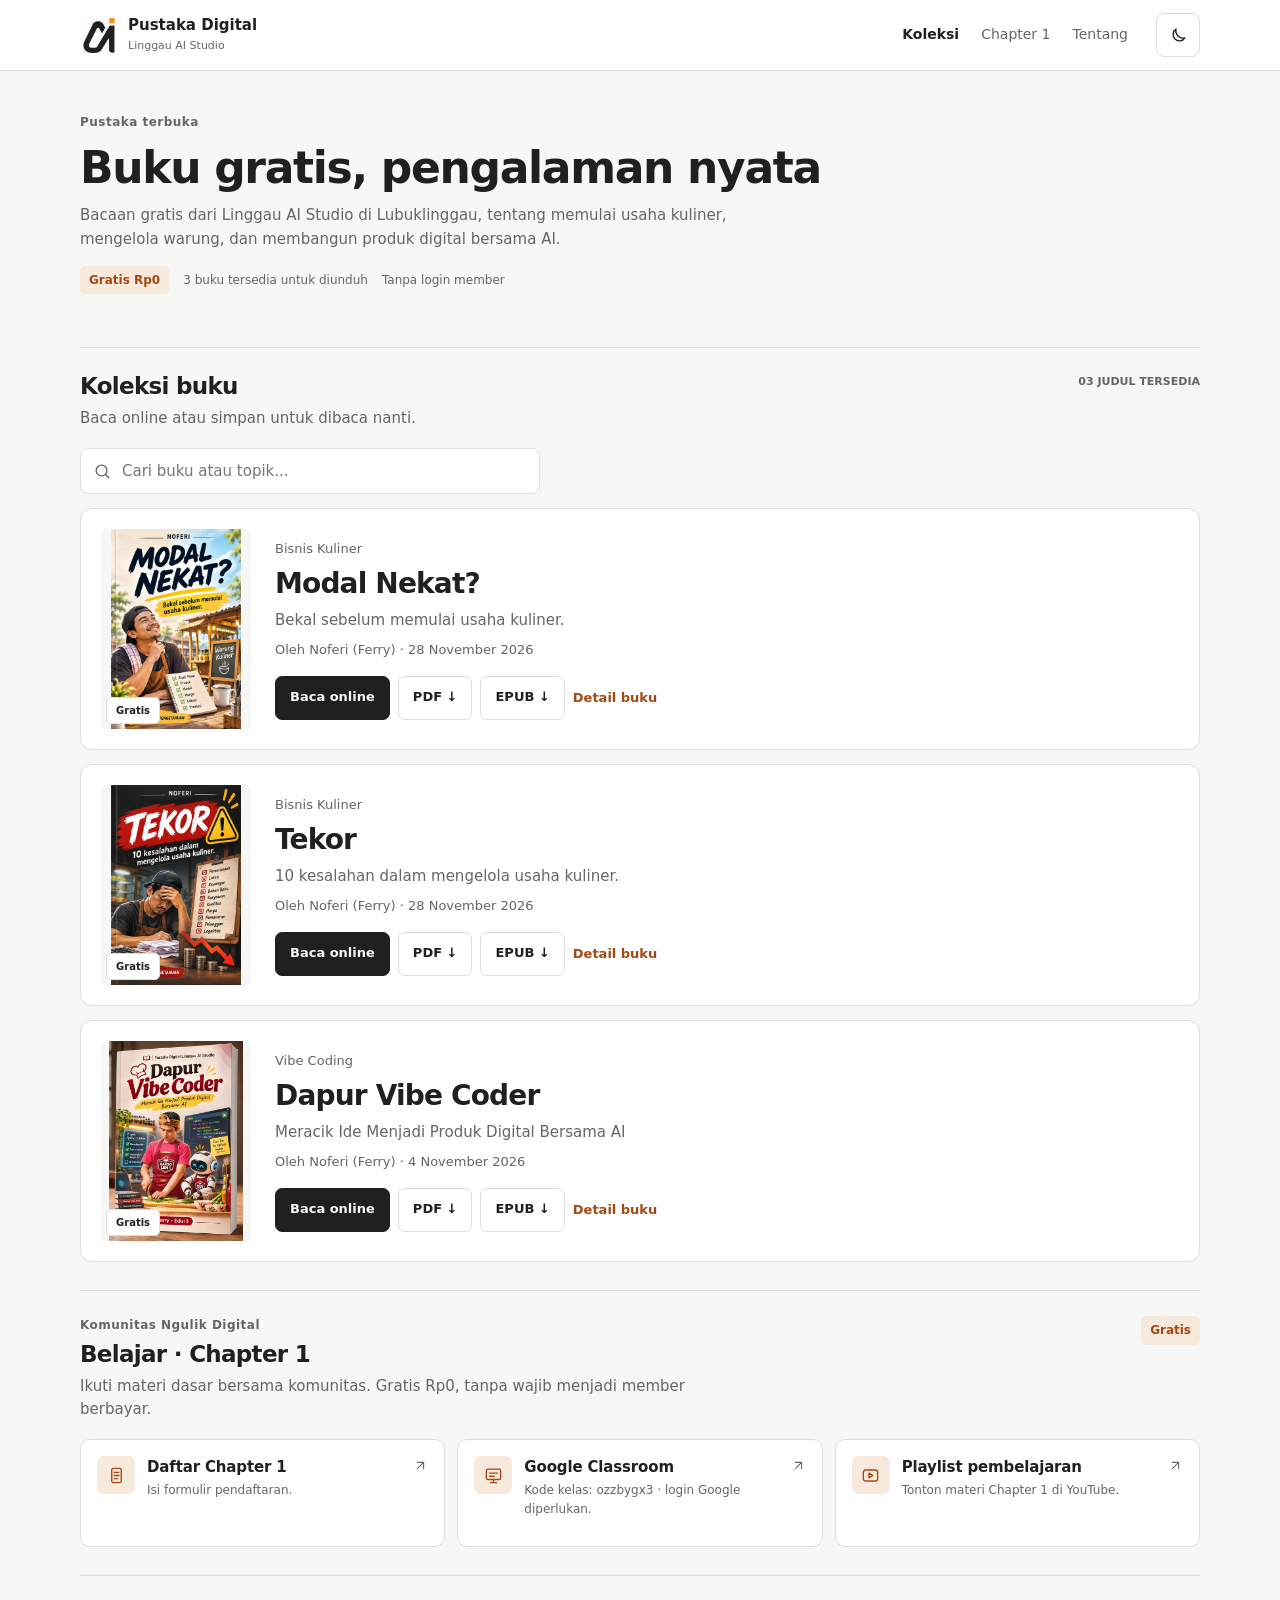
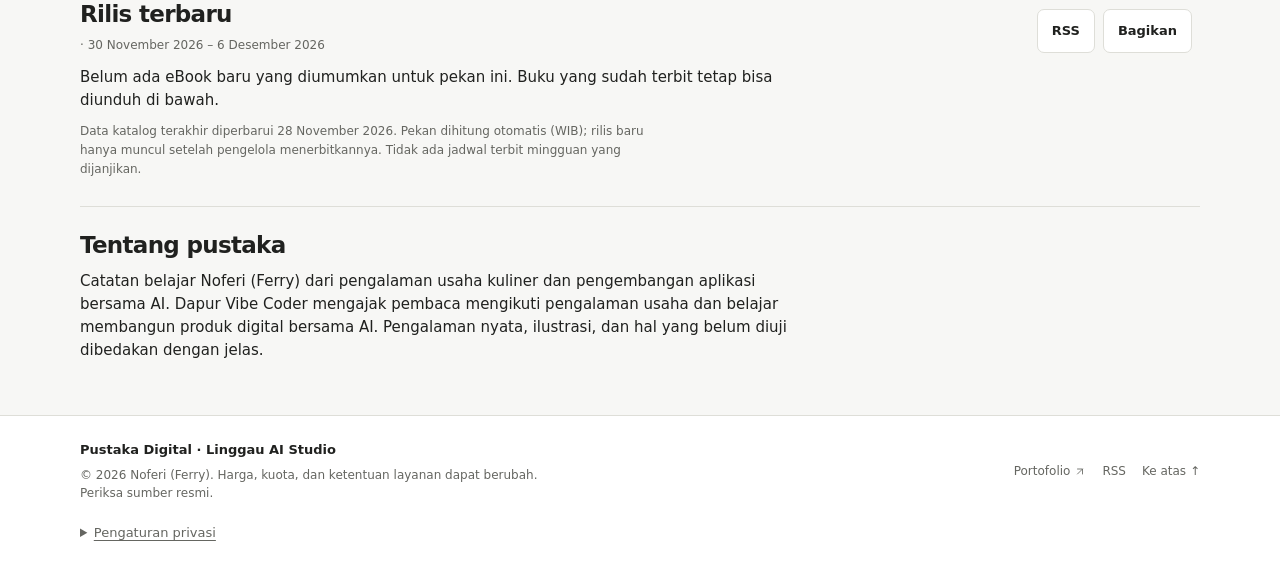
==== commit 37090320: "Align catalog action order and remove inactive analytics controls on culinary pages" ====
--- a/index.html
+++ b/index.html
@@ -1 +1 @@
-<!doctype html><html lang="id"><head><meta charset="utf-8"><meta name="referrer" content="strict-origin"><meta name="viewport" content="width=device-width, initial-scale=1"><meta name="theme-color" content="#F7F7F5"><meta name="description" content="Dapur Vibe Coder, eBook gratis dari Linggau AI Studio di Lubuklinggau. Belajar membuat aplikasi UMKM bersama AI, baca online atau unduh PDF dan EPUB."><meta property="og:type" content="website"><meta property="og:title" content="Dapur Vibe Coder | eBook AI Gratis dari Lubuklinggau"><meta property="og:description" content="Dapur Vibe Coder, eBook gratis dari Linggau AI Studio di Lubuklinggau. Belajar membuat aplikasi UMKM bersama AI, baca online atau unduh PDF dan EPUB."><meta property="og:image" content="https://cuan74468-ux.github.io/buku-pintar-vibe-coder/Dapur_Vibe_Coder_Mockup.jpg"><meta property="og:url" content="https://cuan74468-ux.github.io/buku-pintar-vibe-coder/"><meta name="color-scheme" content="light dark"><title>Dapur Vibe Coder | eBook AI Gratis dari Lubuklinggau</title><link rel="canonical" href="https://cuan74468-ux.github.io/buku-pintar-vibe-coder/"><link rel="alternate" type="application/rss+xml" title="Rilis eBook Linggau AI Studio" href="feed.xml"><link rel="icon" href="assets/web/linggau-ai-logo.webp" type="image/webp" sizes="128x128"><link rel="stylesheet" href="css/site.css?v=20261128-studio-logo"><script defer src="js/analytics.js?v=20261128-privacy-footer"></script><script defer src="js/site.js?v=20261127-dapur"></script><script defer src="js/library.js?v=20261128-detail3"></script><meta property="og:locale" content="id_ID"><meta property="og:site_name" content="Pustaka Digital Linggau AI Studio"><meta property="og:image:alt" content="Sampul Dapur Vibe Coder Edisi 1"><meta name="twitter:card" content="summary_large_image"><meta name="twitter:title" content="Dapur Vibe Coder | eBook AI Gratis dari Lubuklinggau"><meta name="twitter:description" content="Dapur Vibe Coder, eBook gratis dari Linggau AI Studio di Lubuklinggau. Belajar membuat aplikasi UMKM bersama AI, baca online atau unduh PDF dan EPUB."><meta name="twitter:image" content="https://cuan74468-ux.github.io/buku-pintar-vibe-coder/Dapur_Vibe_Coder_Mockup.jpg"><meta name="twitter:image:alt" content="Sampul Dapur Vibe Coder Edisi 1"><meta name="msvalidate.01" content="8EEE8F0EE28D60FCB549FE2D41B4B8BF" /></head><body><a class="skip-link" href="#main">Lewati navigasi</a><div class="scroll-track" aria-hidden="true"><span id="scrollProgress"></span></div><header class="site-header" id="atas"><div class="container header-inner"><a class="logo" href="./"><span class="logo-icon"><img src="assets/web/linggau-ai-logo.webp" alt="" width="38" height="38"></span><span><strong>Pustaka Digital</strong><small>Linggau AI Studio</small></span></a><nav class="main-nav" aria-label="Navigasi utama"><a aria-current="page" href="./">Koleksi</a><a href="#chapter-1">Chapter 1</a><a href="#tentang">Tentang</a></nav><button id="themeToggle" class="theme-toggle" type="button" aria-label="Gunakan tema gelap" aria-pressed="false"><span class="icon-moon"><svg viewBox="0 0 24 24" fill="none" stroke="currentColor" stroke-width="1.7" stroke-linecap="round" stroke-linejoin="round" aria-hidden="true"><path d="M20 15A9 9 0 0 1 9 4a8 8 0 1 0 11 11z"/></svg></span><span class="icon-sun"><svg viewBox="0 0 24 24" fill="none" stroke="currentColor" stroke-width="1.7" stroke-linecap="round" stroke-linejoin="round" aria-hidden="true"><circle cx="12" cy="12" r="4"/><path d="M12 2v2m0 16v2M2 12h2m16 0h2m-3-7-1 1M6 18l-1 1M5 5l1 1m12 12 1 1"/></svg></span></button></div></header><main id="main" class="container main"><section class="intro"><span class="eyebrow">Pustaka terbuka</span><h1>Buku gratis, pengalaman nyata</h1><p>Bacaan gratis dari Linggau AI Studio di Lubuklinggau, tentang memulai usaha kuliner, mengelola warung, dan membangun produk digital bersama AI.</p><div class="intro-meta"><span class="tag">Gratis Rp0</span><span id="heroCounter">3 buku tersedia untuk diunduh</span><span>Tanpa login member</span></div></section><section id="katalog" class="section"><div class="section-heading"><div><h2>Koleksi buku</h2><p>Baca online atau simpan untuk dibaca nanti.</p></div><span class="muted" id="catalogCount">03 JUDUL TERSEDIA</span></div><div class="catalog-toolbar" id="catalogToolbar" hidden><label class="catalog-search"><svg viewBox="0 0 24 24" fill="none" stroke="currentColor" stroke-width="1.7" stroke-linecap="round" stroke-linejoin="round" aria-hidden="true"><circle cx="10.8" cy="10.8" r="6.8"/><path d="m16 16 4 4"/></svg><span class="visually-hidden">Cari judul eBook</span><input id="bookSearch" type="search" placeholder="Cari buku atau topik..." autocomplete="off"></label><span id="catalogSearchCount" aria-live="polite"></span></div><div class="books-grid" id="booksGrid" aria-live="polite"><article class="library-book" data-book-id="buku-pintar-vibe-coder-edisi-1"><a class="library-cover" href="buku-pintar-vibe-coder-edisi-1.html"><img src="assets/web/mockup.webp" width="480" height="720" alt="Sampul Dapur Vibe Coder Edisi 1"><span class="book-cover-tag">Gratis</span></a><div class="library-book-content"><span class="book-category">Vibe Coding / Edisi 1</span><h3><a href="buku-pintar-vibe-coder-edisi-1.html">Dapur Vibe Coder</a></h3><p>Meracik Ide Menjadi Produk Digital Bersama AI.</p><div class="book-byline">Oleh Noferi (Ferry) · 4 November 2026</div><div class="book-links"><a class="button primary" href="baca.html">Baca online <svg viewBox="0 0 24 24" fill="none" stroke="currentColor" stroke-width="1.7" stroke-linecap="round" stroke-linejoin="round" aria-hidden="true"><path d="M4 5h6a2 2 0 0 1 2 2v13a3 3 0 0 0-3-3H4zM20 5h-6a2 2 0 0 0-2 2v13a3 3 0 0 1 3-3h5z"/></svg></a><a class="button secondary" href="https://github.com/cuan74468-ux/buku-pintar-vibe-coder/releases/download/dapur-vibe-coder/Dapur_Vibe_Coder.pdf" download>PDF <svg viewBox="0 0 24 24" fill="none" stroke="currentColor" stroke-width="1.7" stroke-linecap="round" stroke-linejoin="round" aria-hidden="true"><path d="M12 3v12m-5-5 5 5 5-5M4 17v4h16v-4"/></svg></a><a class="button secondary" href="https://github.com/cuan74468-ux/buku-pintar-vibe-coder/releases/download/dapur-vibe-coder/Dapur_Vibe_Coder.epub" download>EPUB <svg viewBox="0 0 24 24" fill="none" stroke="currentColor" stroke-width="1.7" stroke-linecap="round" stroke-linejoin="round" aria-hidden="true"><path d="M12 3v12m-5-5 5 5 5-5M4 17v4h16v-4"/></svg></a><a class="text-link" href="buku-pintar-vibe-coder-edisi-1.html">Detail buku</a></div></div></article><article class="library-book" data-book-id="modal-nekat"><a class="library-cover" href="modal-nekat.html" aria-label="Lihat Modal Nekat?"><img src="modal-nekat-cover.jpg" alt="Sampul Modal Nekat?" loading="lazy"><span class="book-cover-tag">Gratis</span></a><div class="library-book-content"><span class="book-category">Bisnis Kuliner</span><h3><a href="modal-nekat.html">Modal Nekat?</a></h3><p>Bekal sebelum memulai usaha kuliner.</p><div class="book-byline">Oleh Noferi (Ferry) · 28 November 2026</div><div class="book-links"><a class="button primary" href="modal-nekat-baca.html">Baca online</a><a class="button secondary" href="modal-nekat.pdf" download>PDF ↓</a><a class="button secondary" href="modal-nekat.epub" download>EPUB ↓</a><a class="text-link" href="modal-nekat.html">Detail buku</a></div></div></article><article class="library-book" data-book-id="tekor"><a class="library-cover" href="tekor.html" aria-label="Lihat Tekor"><img src="tekor-cover.jpg" alt="Sampul Tekor" loading="lazy"><span class="book-cover-tag">Gratis</span></a><div class="library-book-content"><span class="book-category">Bisnis Kuliner</span><h3><a href="tekor.html">Tekor</a></h3><p>10 kesalahan dalam mengelola usaha kuliner.</p><div class="book-byline">Oleh Noferi (Ferry) · 28 November 2026</div><div class="book-links"><a class="button primary" href="tekor-baca.html">Baca online</a><a class="button secondary" href="tekor.pdf" download>PDF ↓</a><a class="button secondary" href="tekor.epub" download>EPUB ↓</a><a class="text-link" href="tekor.html">Detail buku</a></div></div></article></div><p id="catalogError" hidden></p></section><section id="chapter-1" class="section education" aria-labelledby="chapterTitle"><div class="section-heading"><div><span class="eyebrow">Komunitas Ngulik Digital</span><h2 id="chapterTitle">Belajar · Chapter 1</h2><p>Ikuti materi dasar bersama komunitas. Gratis Rp0, tanpa wajib menjadi member berbayar.</p></div><span class="tag">Gratis</span></div><div class="education-grid"><a class="resource" href="https://docs.google.com/forms/d/e/1FAIpQLSfzESJyEBbfKCbc8-xBmmF4muhKqjSzf9E40__3sTAUe01NOA/viewform" target="_blank" rel="noopener noreferrer"><span class="resource-icon"><svg viewBox="0 0 24 24" fill="none" stroke="currentColor" stroke-width="1.7" stroke-linecap="round" stroke-linejoin="round" aria-hidden="true"><rect x="6" y="3" width="12" height="18" rx="2"/><path d="M9 8h6m-6 4h6m-6 4h4"/></svg></span><div><h3>Daftar Chapter 1</h3><p>Isi formulir pendaftaran.</p></div><svg viewBox="0 0 24 24" fill="none" stroke="currentColor" stroke-width="1.7" stroke-linecap="round" stroke-linejoin="round" aria-hidden="true"><path d="M7 17 17 7M7 7h10v10"/></svg></a><a class="resource" href="https://classroom.google.com/c/ODk4MzQ4OTEwMjc5?cjc=ozzbygx3" target="_blank" rel="noopener noreferrer"><span class="resource-icon"><svg viewBox="0 0 24 24" fill="none" stroke="currentColor" stroke-width="1.7" stroke-linecap="round" stroke-linejoin="round" aria-hidden="true"><rect x="3" y="4" width="18" height="13" rx="2"/><path d="M8 21h8m-4-4v4M7 9h10m-10 4h6"/></svg></span><div><h3>Google Classroom</h3><p>Kode kelas: ozzbygx3 · login Google diperlukan.</p></div><svg viewBox="0 0 24 24" fill="none" stroke="currentColor" stroke-width="1.7" stroke-linecap="round" stroke-linejoin="round" aria-hidden="true"><path d="M7 17 17 7M7 7h10v10"/></svg></a><a class="resource" href="https://youtube.com/playlist?list=PLcs3Kh8r8dmw&amp;si=dyqSEDlvtVQv7zWj" target="_blank" rel="noopener noreferrer"><span class="resource-icon"><svg viewBox="0 0 24 24" fill="none" stroke="currentColor" stroke-width="1.7" stroke-linecap="round" stroke-linejoin="round" aria-hidden="true"><rect x="3" y="5" width="18" height="14" rx="3"/><path d="m10 9 5 3-5 3z"/></svg></span><div><h3>Playlist pembelajaran</h3><p>Tonton materi Chapter 1 di YouTube.</p></div><svg viewBox="0 0 24 24" fill="none" stroke="currentColor" stroke-width="1.7" stroke-linecap="round" stroke-linejoin="round" aria-hidden="true"><path d="M7 17 17 7M7 7h10v10"/></svg></a></div></section><section id="minggu-ini" class="section updates"><div><h2>Rilis terbaru</h2><span id="weekLabel" class="muted">Pekan berjalan</span><p id="weekStatus" role="status">Informasi pekan berjalan sedang dimuat.</p><p id="weekHint" class="muted">Tidak ada jadwal terbit rutin yang dijanjikan.</p></div><div class="update-actions"><a class="button secondary" href="feed.xml">RSS</a><button id="shareLibrary" class="button secondary">Bagikan</button><span id="shareFeedback" aria-live="polite"></span></div></section><section id="tentang" class="section about"><h2>Tentang pustaka</h2><p>Catatan belajar Noferi (Ferry) dari pengalaman usaha kuliner dan pengembangan aplikasi bersama AI. Dapur Vibe Coder mengajak pembaca mengikuti pengalaman usaha dan belajar membangun produk digital bersama AI. Pengalaman nyata, ilustrasi, dan hal yang belum diuji dibedakan dengan jelas.</p><p id="comingTitle" hidden>Rak ini belum selesai.</p><p id="comingText" hidden></p></section></main><footer class="site-footer"><div class="container footer-inner"><div><strong>Pustaka Digital · Linggau AI Studio</strong><p>© 2026 Noferi (Ferry). Harga, kuota, dan ketentuan layanan dapat berubah. Periksa sumber resmi.</p></div><nav aria-label="Tautan ekosistem"><a href="https://cuan74468-ux.github.io/">Portofolio <svg viewBox="0 0 24 24" fill="none" stroke="currentColor" stroke-width="1.7" stroke-linecap="round" stroke-linejoin="round" aria-hidden="true"><path d="M7 17 17 7M7 7h10v10"/></svg></a><a href="feed.xml">RSS</a><a href="#atas">Ke atas ↑</a></nav></div><details id="analyticsPreferences" class="container"><summary>Pengaturan privasi</summary><p>Google Analytics bersifat opsional. Jika diizinkan, Google dapat menggunakan cookie dan informasi perangkat untuk memahami penggunaan pustaka. Akses buku tetap gratis tanpa analitik. <a href="https://policies.google.com/privacy" rel="noopener noreferrer" target="_blank">Kebijakan privasi Google</a>.</p><p id="analyticsStatus" aria-live="polite">Analitik tidak aktif.</p><button type="button" class="button secondary" id="analyticsAccept">Izinkan analitik</button> <button type="button" class="button secondary" id="analyticsReject">Tolak analitik</button></details></footer><noscript><div class="container">JavaScript nonaktif. Unduh PDF atau EPUB melalui tautan yang tersedia.</div></noscript></body></html>+<!doctype html><html lang="id"><head><meta charset="utf-8"><meta name="referrer" content="strict-origin"><meta name="viewport" content="width=device-width, initial-scale=1"><meta name="theme-color" content="#F7F7F5"><meta name="description" content="Dapur Vibe Coder, eBook gratis dari Linggau AI Studio di Lubuklinggau. Belajar membuat aplikasi UMKM bersama AI, baca online atau unduh PDF dan EPUB."><meta property="og:type" content="website"><meta property="og:title" content="Dapur Vibe Coder | eBook AI Gratis dari Lubuklinggau"><meta property="og:description" content="Dapur Vibe Coder, eBook gratis dari Linggau AI Studio di Lubuklinggau. Belajar membuat aplikasi UMKM bersama AI, baca online atau unduh PDF dan EPUB."><meta property="og:image" content="https://cuan74468-ux.github.io/buku-pintar-vibe-coder/Dapur_Vibe_Coder_Mockup.jpg"><meta property="og:url" content="https://cuan74468-ux.github.io/buku-pintar-vibe-coder/"><meta name="color-scheme" content="light dark"><title>Dapur Vibe Coder | eBook AI Gratis dari Lubuklinggau</title><link rel="canonical" href="https://cuan74468-ux.github.io/buku-pintar-vibe-coder/"><link rel="alternate" type="application/rss+xml" title="Rilis eBook Linggau AI Studio" href="feed.xml"><link rel="icon" href="assets/web/linggau-ai-logo.webp" type="image/webp" sizes="128x128"><link rel="stylesheet" href="css/site.css?v=20261128-studio-logo"><script defer src="js/analytics.js?v=20261128-privacy-footer"></script><script defer src="js/site.js?v=20261127-dapur"></script><script defer src="js/library.js?v=20261128-parity3"></script><meta property="og:locale" content="id_ID"><meta property="og:site_name" content="Pustaka Digital Linggau AI Studio"><meta property="og:image:alt" content="Sampul Dapur Vibe Coder Edisi 1"><meta name="twitter:card" content="summary_large_image"><meta name="twitter:title" content="Dapur Vibe Coder | eBook AI Gratis dari Lubuklinggau"><meta name="twitter:description" content="Dapur Vibe Coder, eBook gratis dari Linggau AI Studio di Lubuklinggau. Belajar membuat aplikasi UMKM bersama AI, baca online atau unduh PDF dan EPUB."><meta name="twitter:image" content="https://cuan74468-ux.github.io/buku-pintar-vibe-coder/Dapur_Vibe_Coder_Mockup.jpg"><meta name="twitter:image:alt" content="Sampul Dapur Vibe Coder Edisi 1"><meta name="msvalidate.01" content="8EEE8F0EE28D60FCB549FE2D41B4B8BF" /></head><body><a class="skip-link" href="#main">Lewati navigasi</a><div class="scroll-track" aria-hidden="true"><span id="scrollProgress"></span></div><header class="site-header" id="atas"><div class="container header-inner"><a class="logo" href="./"><span class="logo-icon"><img src="assets/web/linggau-ai-logo.webp" alt="" width="38" height="38"></span><span><strong>Pustaka Digital</strong><small>Linggau AI Studio</small></span></a><nav class="main-nav" aria-label="Navigasi utama"><a aria-current="page" href="./">Koleksi</a><a href="#chapter-1">Chapter 1</a><a href="#tentang">Tentang</a></nav><button id="themeToggle" class="theme-toggle" type="button" aria-label="Gunakan tema gelap" aria-pressed="false"><span class="icon-moon"><svg viewBox="0 0 24 24" fill="none" stroke="currentColor" stroke-width="1.7" stroke-linecap="round" stroke-linejoin="round" aria-hidden="true"><path d="M20 15A9 9 0 0 1 9 4a8 8 0 1 0 11 11z"/></svg></span><span class="icon-sun"><svg viewBox="0 0 24 24" fill="none" stroke="currentColor" stroke-width="1.7" stroke-linecap="round" stroke-linejoin="round" aria-hidden="true"><circle cx="12" cy="12" r="4"/><path d="M12 2v2m0 16v2M2 12h2m16 0h2m-3-7-1 1M6 18l-1 1M5 5l1 1m12 12 1 1"/></svg></span></button></div></header><main id="main" class="container main"><section class="intro"><span class="eyebrow">Pustaka terbuka</span><h1>Buku gratis, pengalaman nyata</h1><p>Bacaan gratis dari Linggau AI Studio di Lubuklinggau, tentang memulai usaha kuliner, mengelola warung, dan membangun produk digital bersama AI.</p><div class="intro-meta"><span class="tag">Gratis Rp0</span><span id="heroCounter">3 buku tersedia untuk diunduh</span><span>Tanpa login member</span></div></section><section id="katalog" class="section"><div class="section-heading"><div><h2>Koleksi buku</h2><p>Baca online atau simpan untuk dibaca nanti.</p></div><span class="muted" id="catalogCount">03 JUDUL TERSEDIA</span></div><div class="catalog-toolbar" id="catalogToolbar" hidden><label class="catalog-search"><svg viewBox="0 0 24 24" fill="none" stroke="currentColor" stroke-width="1.7" stroke-linecap="round" stroke-linejoin="round" aria-hidden="true"><circle cx="10.8" cy="10.8" r="6.8"/><path d="m16 16 4 4"/></svg><span class="visually-hidden">Cari judul eBook</span><input id="bookSearch" type="search" placeholder="Cari buku atau topik..." autocomplete="off"></label><span id="catalogSearchCount" aria-live="polite"></span></div><div class="books-grid" id="booksGrid" aria-live="polite"><article class="library-book" data-book-id="buku-pintar-vibe-coder-edisi-1"><a class="library-cover" href="buku-pintar-vibe-coder-edisi-1.html"><img src="assets/web/mockup.webp" width="480" height="720" alt="Sampul Dapur Vibe Coder Edisi 1"><span class="book-cover-tag">Gratis</span></a><div class="library-book-content"><span class="book-category">Vibe Coding / Edisi 1</span><h3><a href="buku-pintar-vibe-coder-edisi-1.html">Dapur Vibe Coder</a></h3><p>Meracik Ide Menjadi Produk Digital Bersama AI.</p><div class="book-byline">Oleh Noferi (Ferry) · 4 November 2026</div><div class="book-links"><a class="button primary" href="baca.html">Baca online <svg viewBox="0 0 24 24" fill="none" stroke="currentColor" stroke-width="1.7" stroke-linecap="round" stroke-linejoin="round" aria-hidden="true"><path d="M4 5h6a2 2 0 0 1 2 2v13a3 3 0 0 0-3-3H4zM20 5h-6a2 2 0 0 0-2 2v13a3 3 0 0 1 3-3h5z"/></svg></a><a class="button secondary" href="https://github.com/cuan74468-ux/buku-pintar-vibe-coder/releases/download/dapur-vibe-coder/Dapur_Vibe_Coder.pdf" download>PDF <svg viewBox="0 0 24 24" fill="none" stroke="currentColor" stroke-width="1.7" stroke-linecap="round" stroke-linejoin="round" aria-hidden="true"><path d="M12 3v12m-5-5 5 5 5-5M4 17v4h16v-4"/></svg></a><a class="button secondary" href="https://github.com/cuan74468-ux/buku-pintar-vibe-coder/releases/download/dapur-vibe-coder/Dapur_Vibe_Coder.epub" download>EPUB <svg viewBox="0 0 24 24" fill="none" stroke="currentColor" stroke-width="1.7" stroke-linecap="round" stroke-linejoin="round" aria-hidden="true"><path d="M12 3v12m-5-5 5 5 5-5M4 17v4h16v-4"/></svg></a><a class="text-link" href="buku-pintar-vibe-coder-edisi-1.html">Detail buku</a></div></div></article><article class="library-book" data-book-id="modal-nekat"><a class="library-cover" href="modal-nekat.html" aria-label="Lihat Modal Nekat?"><img src="modal-nekat-cover.jpg" alt="Sampul Modal Nekat?" loading="lazy"><span class="book-cover-tag">Gratis</span></a><div class="library-book-content"><span class="book-category">Bisnis Kuliner</span><h3><a href="modal-nekat.html">Modal Nekat?</a></h3><p>Bekal sebelum memulai usaha kuliner.</p><div class="book-byline">Oleh Noferi (Ferry) · 28 November 2026</div><div class="book-links"><a class="button primary" href="modal-nekat-baca.html">Baca online</a><a class="button secondary" href="modal-nekat.pdf" download>PDF ↓</a><a class="button secondary" href="modal-nekat.epub" download>EPUB ↓</a><a class="text-link" href="modal-nekat.html">Detail buku</a></div></div></article><article class="library-book" data-book-id="tekor"><a class="library-cover" href="tekor.html" aria-label="Lihat Tekor"><img src="tekor-cover.jpg" alt="Sampul Tekor" loading="lazy"><span class="book-cover-tag">Gratis</span></a><div class="library-book-content"><span class="book-category">Bisnis Kuliner</span><h3><a href="tekor.html">Tekor</a></h3><p>10 kesalahan dalam mengelola usaha kuliner.</p><div class="book-byline">Oleh Noferi (Ferry) · 28 November 2026</div><div class="book-links"><a class="button primary" href="tekor-baca.html">Baca online</a><a class="button secondary" href="tekor.pdf" download>PDF ↓</a><a class="button secondary" href="tekor.epub" download>EPUB ↓</a><a class="text-link" href="tekor.html">Detail buku</a></div></div></article></div><p id="catalogError" hidden></p></section><section id="chapter-1" class="section education" aria-labelledby="chapterTitle"><div class="section-heading"><div><span class="eyebrow">Komunitas Ngulik Digital</span><h2 id="chapterTitle">Belajar · Chapter 1</h2><p>Ikuti materi dasar bersama komunitas. Gratis Rp0, tanpa wajib menjadi member berbayar.</p></div><span class="tag">Gratis</span></div><div class="education-grid"><a class="resource" href="https://docs.google.com/forms/d/e/1FAIpQLSfzESJyEBbfKCbc8-xBmmF4muhKqjSzf9E40__3sTAUe01NOA/viewform" target="_blank" rel="noopener noreferrer"><span class="resource-icon"><svg viewBox="0 0 24 24" fill="none" stroke="currentColor" stroke-width="1.7" stroke-linecap="round" stroke-linejoin="round" aria-hidden="true"><rect x="6" y="3" width="12" height="18" rx="2"/><path d="M9 8h6m-6 4h6m-6 4h4"/></svg></span><div><h3>Daftar Chapter 1</h3><p>Isi formulir pendaftaran.</p></div><svg viewBox="0 0 24 24" fill="none" stroke="currentColor" stroke-width="1.7" stroke-linecap="round" stroke-linejoin="round" aria-hidden="true"><path d="M7 17 17 7M7 7h10v10"/></svg></a><a class="resource" href="https://classroom.google.com/c/ODk4MzQ4OTEwMjc5?cjc=ozzbygx3" target="_blank" rel="noopener noreferrer"><span class="resource-icon"><svg viewBox="0 0 24 24" fill="none" stroke="currentColor" stroke-width="1.7" stroke-linecap="round" stroke-linejoin="round" aria-hidden="true"><rect x="3" y="4" width="18" height="13" rx="2"/><path d="M8 21h8m-4-4v4M7 9h10m-10 4h6"/></svg></span><div><h3>Google Classroom</h3><p>Kode kelas: ozzbygx3 · login Google diperlukan.</p></div><svg viewBox="0 0 24 24" fill="none" stroke="currentColor" stroke-width="1.7" stroke-linecap="round" stroke-linejoin="round" aria-hidden="true"><path d="M7 17 17 7M7 7h10v10"/></svg></a><a class="resource" href="https://youtube.com/playlist?list=PLcs3Kh8r8dmw&amp;si=dyqSEDlvtVQv7zWj" target="_blank" rel="noopener noreferrer"><span class="resource-icon"><svg viewBox="0 0 24 24" fill="none" stroke="currentColor" stroke-width="1.7" stroke-linecap="round" stroke-linejoin="round" aria-hidden="true"><rect x="3" y="5" width="18" height="14" rx="3"/><path d="m10 9 5 3-5 3z"/></svg></span><div><h3>Playlist pembelajaran</h3><p>Tonton materi Chapter 1 di YouTube.</p></div><svg viewBox="0 0 24 24" fill="none" stroke="currentColor" stroke-width="1.7" stroke-linecap="round" stroke-linejoin="round" aria-hidden="true"><path d="M7 17 17 7M7 7h10v10"/></svg></a></div></section><section id="minggu-ini" class="section updates"><div><h2>Rilis terbaru</h2><span id="weekLabel" class="muted">Pekan berjalan</span><p id="weekStatus" role="status">Informasi pekan berjalan sedang dimuat.</p><p id="weekHint" class="muted">Tidak ada jadwal terbit rutin yang dijanjikan.</p></div><div class="update-actions"><a class="button secondary" href="feed.xml">RSS</a><button id="shareLibrary" class="button secondary">Bagikan</button><span id="shareFeedback" aria-live="polite"></span></div></section><section id="tentang" class="section about"><h2>Tentang pustaka</h2><p>Catatan belajar Noferi (Ferry) dari pengalaman usaha kuliner dan pengembangan aplikasi bersama AI. Dapur Vibe Coder mengajak pembaca mengikuti pengalaman usaha dan belajar membangun produk digital bersama AI. Pengalaman nyata, ilustrasi, dan hal yang belum diuji dibedakan dengan jelas.</p><p id="comingTitle" hidden>Rak ini belum selesai.</p><p id="comingText" hidden></p></section></main><footer class="site-footer"><div class="container footer-inner"><div><strong>Pustaka Digital · Linggau AI Studio</strong><p>© 2026 Noferi (Ferry). Harga, kuota, dan ketentuan layanan dapat berubah. Periksa sumber resmi.</p></div><nav aria-label="Tautan ekosistem"><a href="https://cuan74468-ux.github.io/">Portofolio <svg viewBox="0 0 24 24" fill="none" stroke="currentColor" stroke-width="1.7" stroke-linecap="round" stroke-linejoin="round" aria-hidden="true"><path d="M7 17 17 7M7 7h10v10"/></svg></a><a href="feed.xml">RSS</a><a href="#atas">Ke atas ↑</a></nav></div><details id="analyticsPreferences" class="container"><summary>Pengaturan privasi</summary><p>Google Analytics bersifat opsional. Jika diizinkan, Google dapat menggunakan cookie dan informasi perangkat untuk memahami penggunaan pustaka. Akses buku tetap gratis tanpa analitik. <a href="https://policies.google.com/privacy" rel="noopener noreferrer" target="_blank">Kebijakan privasi Google</a>.</p><p id="analyticsStatus" aria-live="polite">Analitik tidak aktif.</p><button type="button" class="button secondary" id="analyticsAccept">Izinkan analitik</button> <button type="button" class="button secondary" id="analyticsReject">Tolak analitik</button></details></footer><noscript><div class="container">JavaScript nonaktif. Unduh PDF atau EPUB melalui tautan yang tersedia.</div></noscript></body></html>
